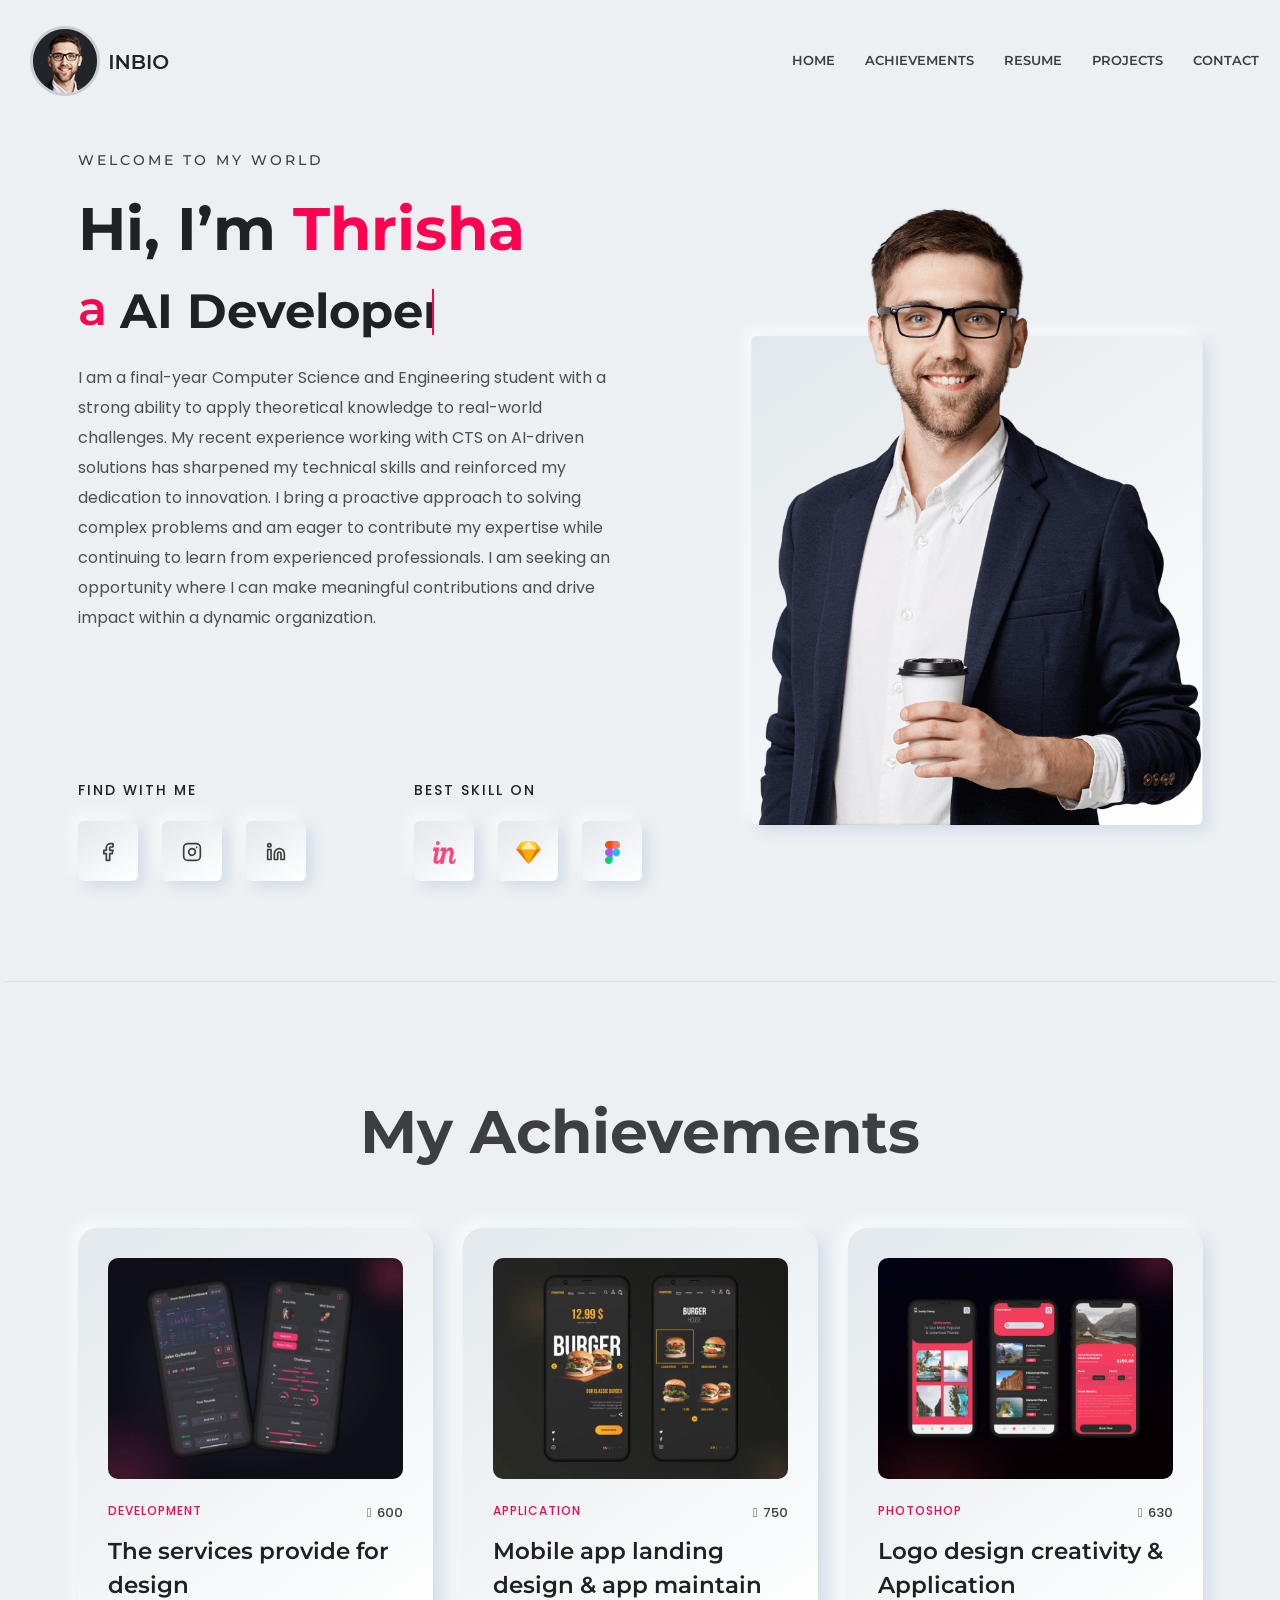
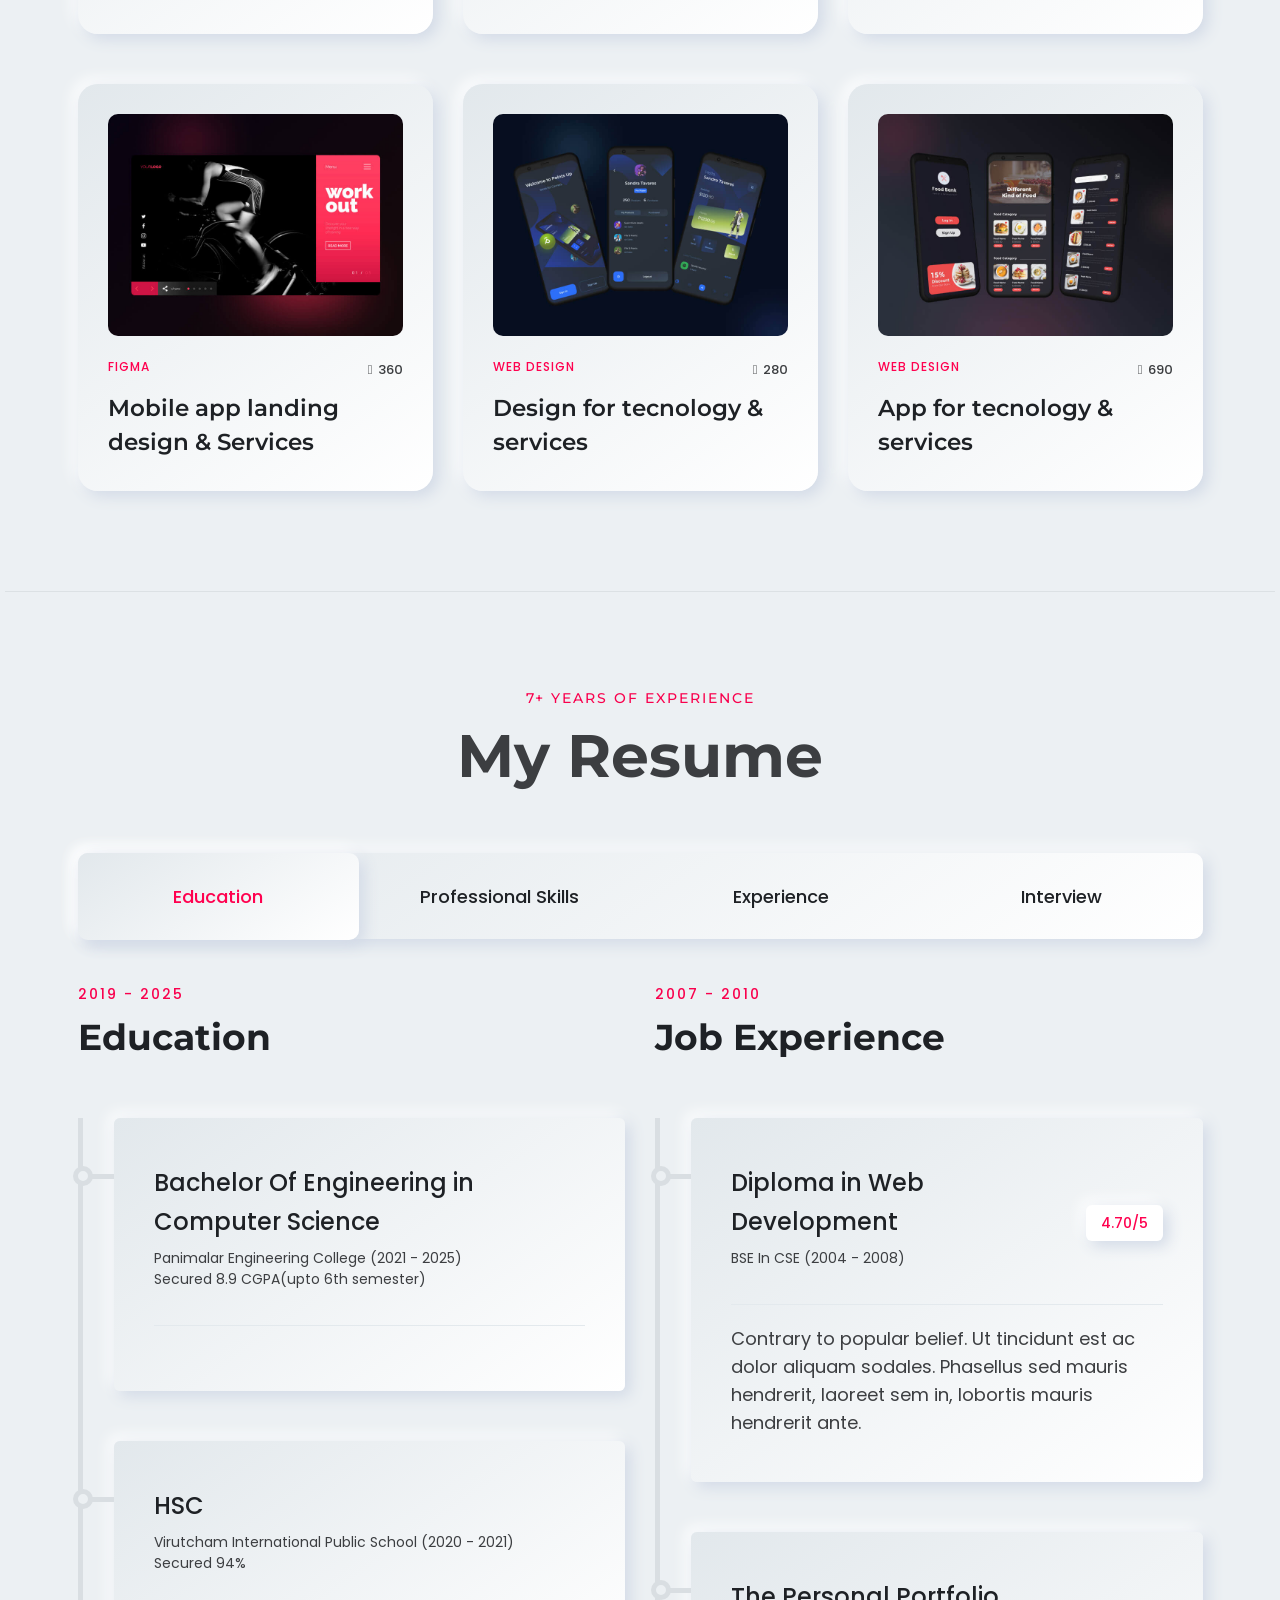
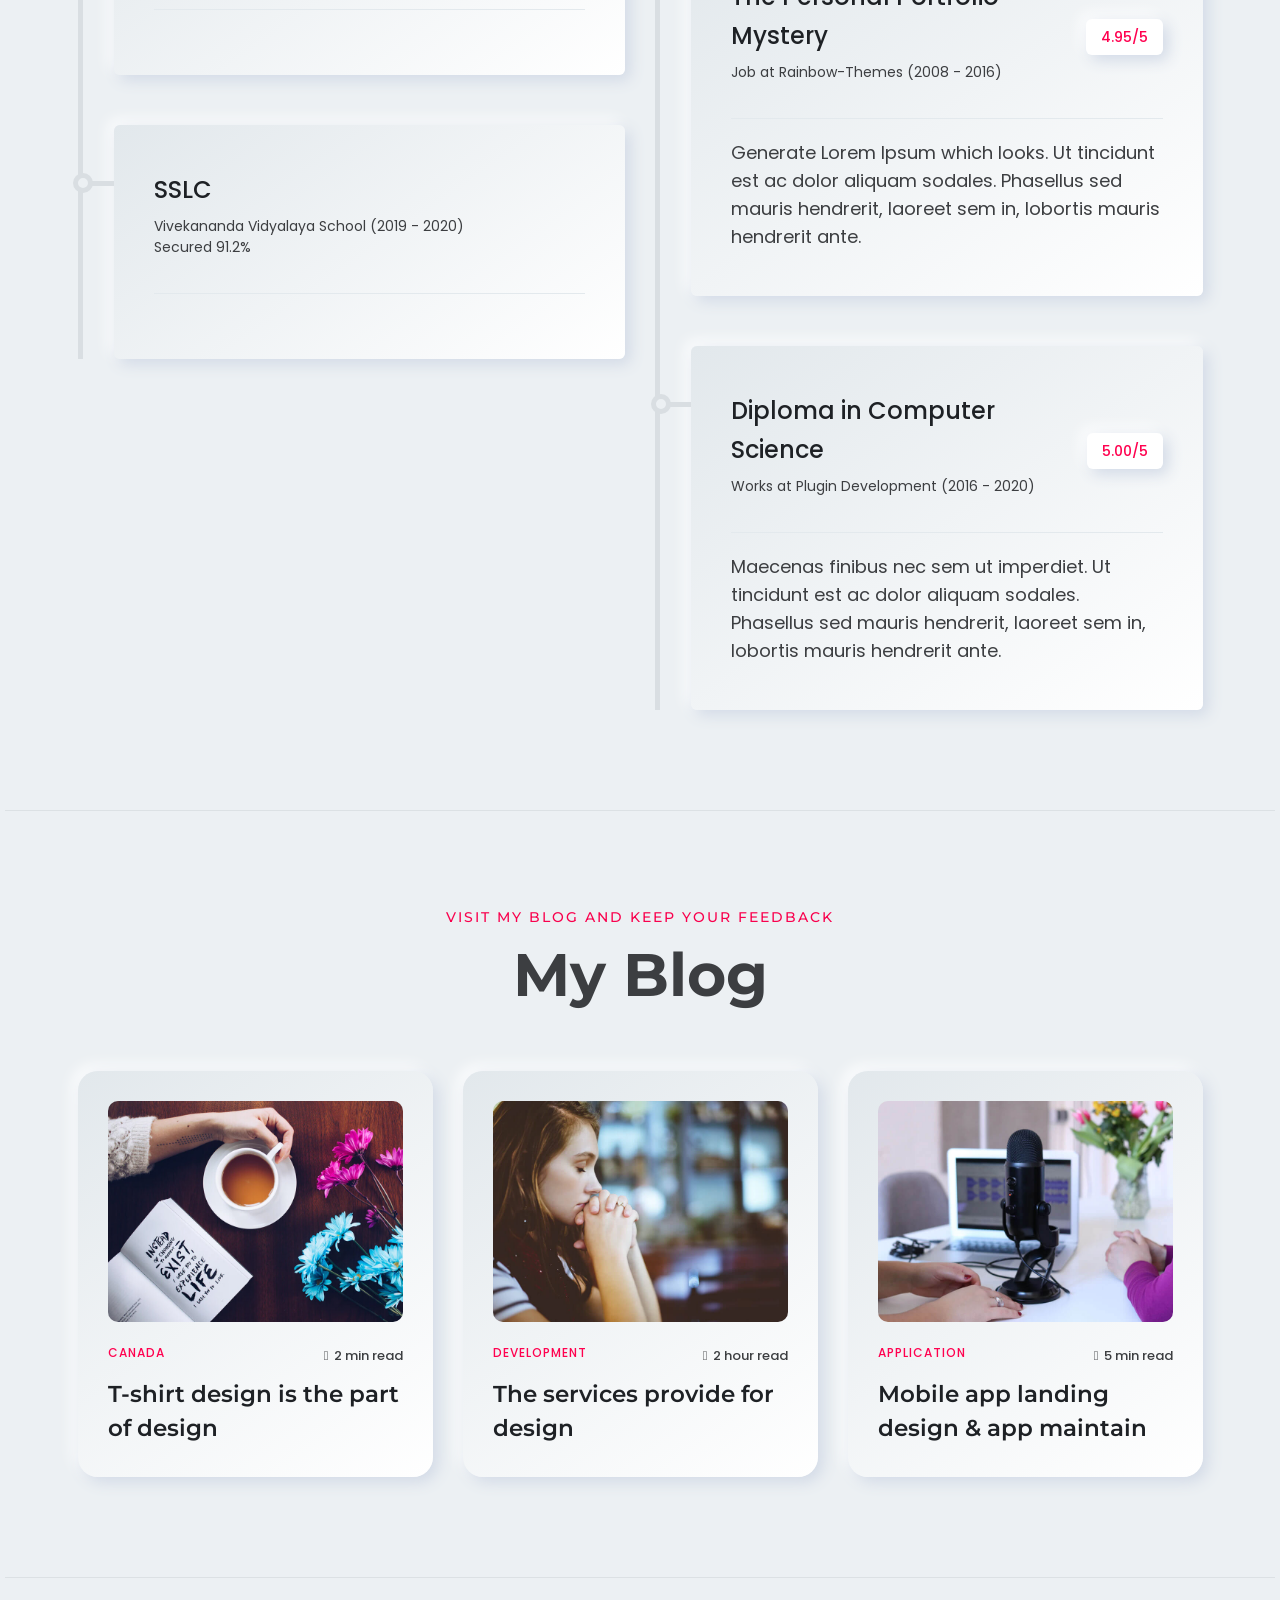
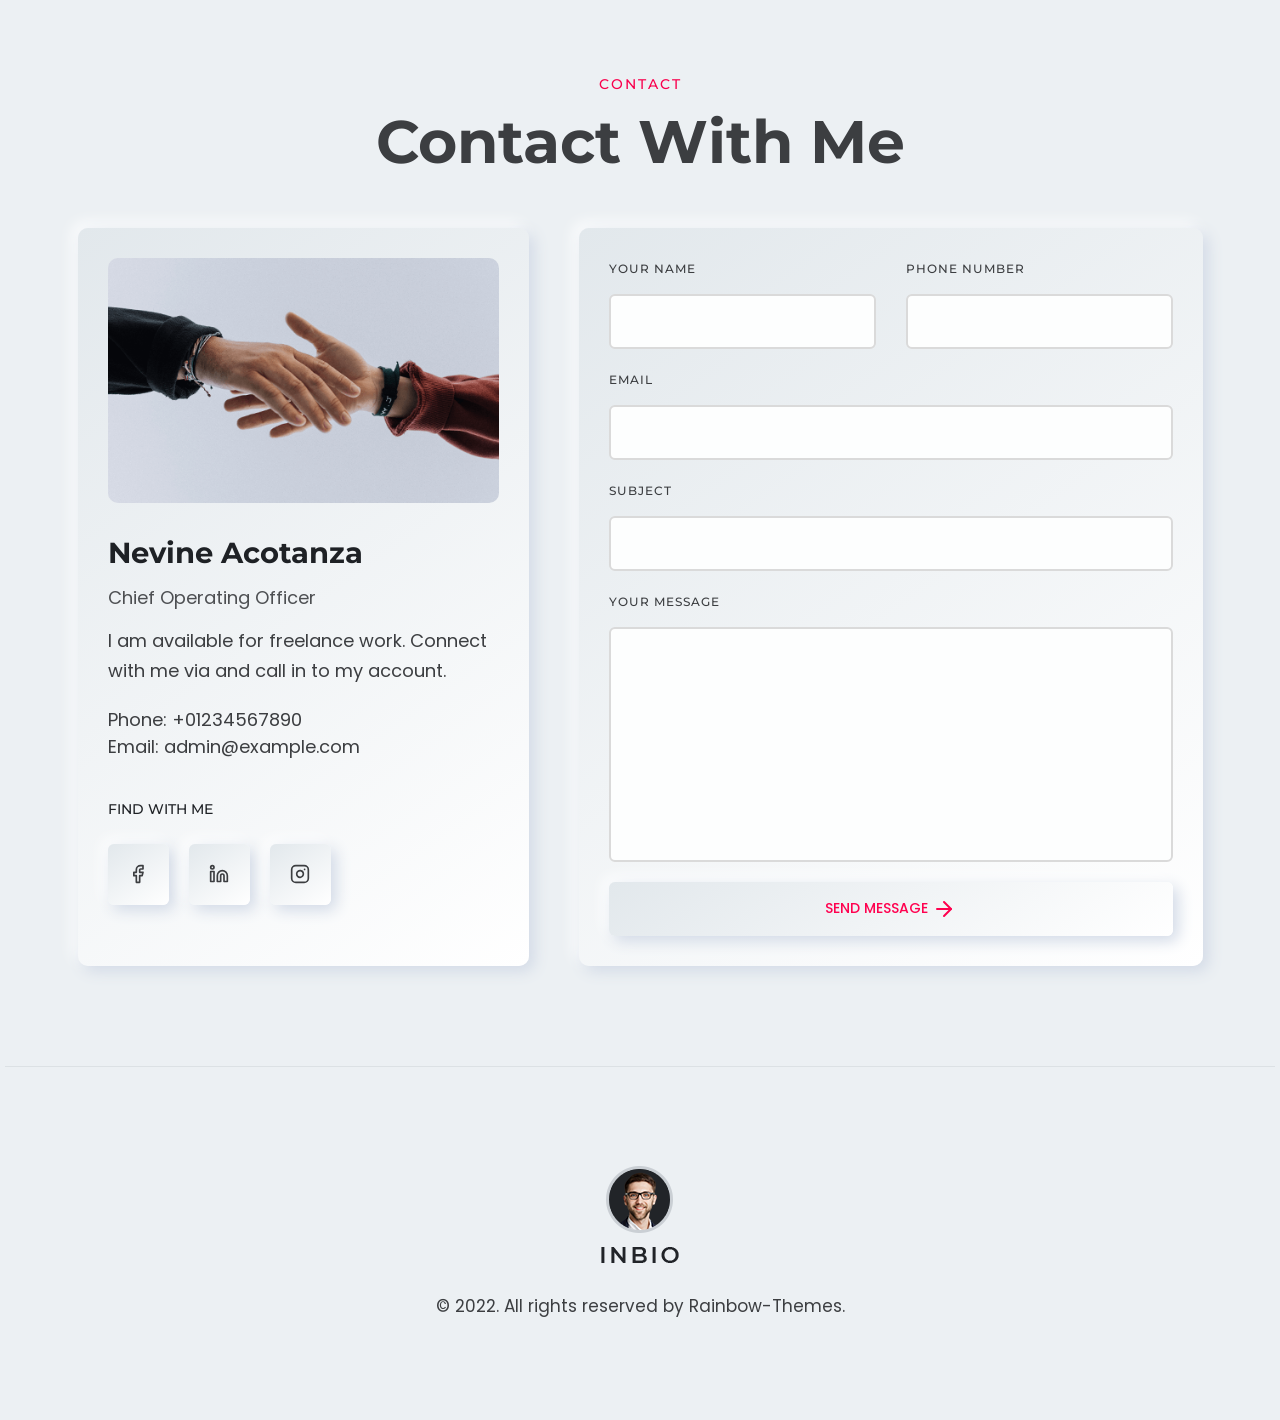
==== index.html @ 52a787f9 "initial commit" ====
<!DOCTYPE html>
<html lang="en">

<head>
    <meta charset="utf-8">
    <meta http-equiv="x-ua-compatible" content="ie=edge">
    <title>Thrisha Portfolio Website</title>
    <meta name="robots" content="noindex, follow" />
    <meta name="description" content="">
    <meta name="viewport" content="width=device-width, initial-scale=1, shrink-to-fit=no">
    <!-- Favicon -->
    <link rel="shortcut icon" type="image/x-icon" href="assets/images/favicon.ico">
    <!-- CSS 
    ============================================ -->
    <link rel="stylesheet" href="assets/css/vendor/bootstrap.min.css">
    <link rel="stylesheet" href="assets/css/vendor/slick.css">
    <link rel="stylesheet" href="assets/css/vendor/slick-theme.css">
    <link rel="stylesheet" href="assets/css/vendor/aos.css">
    <link rel="stylesheet" href="assets/css/plugins/feature.css">
    <!-- Style css -->
    <link rel="stylesheet" href="assets/css/style.css">
</head>

<body class="template-color-1 spybody white-version" data-spy="scroll" data-target=".navbar-example2" data-offset="150">

    <!-- Start Header -->
    <header class="rn-header haeder-default black-logo-version header--fixed header--sticky">
        <div class="header-wrapper rn-popup-mobile-menu m--0 row align-items-center">
            <!-- Start Header Left -->
            <div class="col-lg-2 col-6">
                <div class="header-left">
                    <div class="logo">
                        <a href="index.html">
                            <img src="assets/images/logo/logo-dark.png" alt="logo">
                        </a>
                    </div>
                </div>
            </div>
            <!-- End Header Left -->
            <!-- Start Header Center -->
            <div class="col-lg-10 col-6">
                <div class="header-center">
                    <nav id="sideNav" class="mainmenu-nav navbar-example2 d-none d-xl-block onepagenav">
                        <!-- Start Mainmanu Nav -->
                        <ul class="primary-menu nav nav-pills">
                            <li class="nav-item current"><a class="nav-link" href="#home">Home</a></li>
                            <li class="nav-item"><a class="nav-link" href="#portfolio">Achievements</a></li>
                            <li class="nav-item"><a class="nav-link" href="#resume">Resume</a></li>
                            <li class="nav-item"><a class="nav-link" href="#blog">Projects</a></li>
                            <li class="nav-item"><a class="nav-link" href="#contacts">Contact</a></li>
                        </ul>
                        <!-- End Mainmanu Nav -->
                    </nav>
                </div>
            </div>
            <!-- End Header Center -->
        </div>
    </header>
    <!-- End Header Area -->
    <!-- Start Popup Mobile Menu  -->
    <div class="popup-mobile-menu">
        <div class="inner">
            <div class="menu-top">
                <div class="menu-header">
                    <a class="logo" href="index.html">
                        <img src="assets/images/logo/logos-circle.png" alt="Personal Portfolio">
                    </a>
                    <div class="close-button">
                        <button class="close-menu-activation close"><i data-feather="x"></i></button>
                    </div>
                </div>
                <p class="discription"></p>
            </div>
            <div class="content">
                <ul class="primary-menu nav nav-pills onepagenav">
                    <li class="nav-item current"><a class="nav-link smoth-animation active" href="#home">Home</a></li>
                    <li class="nav-item"><a class="nav-link smoth-animation" href="#portfolio">Achievements</a></li>
                    <li class="nav-item"><a class="nav-link smoth-animation" href="#resume">Resume</a></li>
                    <li class="nav-item"><a class="nav-link smoth-animation" href="#blog">Projects</a></li>
                    <li class="nav-item"><a class="nav-link smoth-animation" href="#contacts">Contact</a></li>
                </ul>
                <!-- social sharea area -->
                <div class="social-share-style-1 mt--40">
                    <span class="title">find with me</span>
                    <ul class="social-share d-flex liststyle">
                        <li class="facebook"><a href="#"><svg xmlns="http://www.w3.org/2000/svg" width="24" height="24" viewBox="0 0 24 24" fill="none" stroke="currentColor" stroke-width="2" stroke-linecap="round" stroke-linejoin="round" class="feather feather-facebook">
                                    <path d="M18 2h-3a5 5 0 0 0-5 5v3H7v4h3v8h4v-8h3l1-4h-4V7a1 1 0 0 1 1-1h3z"></path>
                                </svg></a>
                        </li>
                        <li class="instagram"><a href="#"><svg xmlns="http://www.w3.org/2000/svg" width="24" height="24" viewBox="0 0 24 24" fill="none" stroke="currentColor" stroke-width="2" stroke-linecap="round" stroke-linejoin="round" class="feather feather-instagram">
                                    <rect x="2" y="2" width="20" height="20" rx="5" ry="5"></rect>
                                    <path d="M16 11.37A4 4 0 1 1 12.63 8 4 4 0 0 1 16 11.37z"></path>
                                    <line x1="17.5" y1="6.5" x2="17.51" y2="6.5"></line>
                                </svg></a>
                        </li>
                        <li class="linkedin"><a href="#"><svg xmlns="http://www.w3.org/2000/svg" width="24" height="24" viewBox="0 0 24 24" fill="none" stroke="currentColor" stroke-width="2" stroke-linecap="round" stroke-linejoin="round" class="feather feather-linkedin">
                                    <path d="M16 8a6 6 0 0 1 6 6v7h-4v-7a2 2 0 0 0-2-2 2 2 0 0 0-2 2v7h-4v-7a6 6 0 0 1 6-6z"></path>
                                    <rect x="2" y="9" width="4" height="12"></rect>
                                    <circle cx="4" cy="4" r="2"></circle>
                                </svg></a>
                        </li>
                    </ul>
                </div>
                <!-- end -->
            </div>
        </div>
    </div>
    <!-- End Popup Mobile Menu  -->




    <main class="main-page-wrapper">

        <!-- Start Slider Area -->
        <div id="home" class="rn-slider-area">
            <div class="slide slider-style-1">
                <div class="container">
                    <div class="row row--30 align-items-center">
                        <div class="order-2 order-lg-1 col-lg-7 mt_md--50 mt_sm--50 mt_lg--30">
                            <div class="content">
                                <div class="inner">
                                    <span class="subtitle">Welcome to my world</span>
                                    <h1 class="title">Hi, I’m <span>Thrisha</span><br>
                                        <span class="header-caption" id="page-top">
                                            <!-- type headline start-->
                                            <span class="cd-headline clip is-full-width">
                                                <span>a </span>
                                        <!-- ROTATING TEXT -->
                                        <span class="cd-words-wrapper">
                                                    <b class="is-visible">AI Developer.</b>
                                                    <b class="is-hidden">Professional Coder.</b>
                                                    <b class="is-hidden">Azure Certified.</b>
                                                    <b class="is-hidden">java Developer.</b>
                                                    <b class="is-hidden">Cloud Enthusiast.</b>
                                                </span>
                                        </span>
                                        <!-- type headline end -->
                                        </span>
                                    </h1>

                                    <div>
                                        <p class="description">I am a final-year Computer Science and Engineering student with a strong ability to apply theoretical knowledge to
real-world challenges. My recent experience working with CTS on AI-driven solutions has sharpened my technical skills
and reinforced my dedication to innovation. I bring a proactive approach to solving complex problems and am eager to
contribute my expertise while continuing to learn from experienced professionals. I am seeking an opportunity where I
can make meaningful contributions and drive impact within a dynamic organization.</p>
                                    </div>
                                </div>
                                <div class="row">
                                    <div class="col-lg-6 col-xl-6 col-md-6 col-sm-6 col-12">
                                        <div class="social-share-inner-left">
                                            <span class="title">find with me</span>
                                            <ul class="social-share d-flex liststyle">
                                                <li class="facebook"><a href="#"><i data-feather="facebook"></i></a>
                                                </li>
                                                <li class="instagram"><a href="#"><i data-feather="instagram"></i></a>
                                                </li>
                                                <li class="linkedin"><a href="#"><i data-feather="linkedin"></i></a>
                                                </li>
                                            </ul>
                                        </div>
                                    </div>
                                    <div class="col-lg-6 col-xl-6 col-md-6 col-sm-6 col-12 mt_mobile--30">
                                        <div class="skill-share-inner">
                                            <span class="title">best skill on</span>
                                            <ul class="skill-share d-flex liststyle">
                                                <li><img src="assets/images/icons/icons-01.png" alt="Icons Images"></li>
                                                <li><img src="assets/images/icons/icons-02.png" alt="Icons Images"></li>
                                                <li><img src="assets/images/icons/icons-03.png" alt="Icons Images"></li>
                                            </ul>
                                        </div>
                                    </div>
                                </div>
                            </div>
                        </div>

                        <div class="order-1 order-lg-2 col-lg-5">
                            <div class="thumbnail">
                                <div class="inner">
                                    <img src="assets/images/slider/banner-01.png" alt="Personal Portfolio Images">
                                </div>
                            </div>
                        </div>
                    </div>
                </div>
            </div>
        </div>
        <!-- End Slider Area -->
        <!-- Start Portfolio Area -->
        <div class="rn-portfolio-area rn-section-gap section-separator" id="portfolio">
            <div class="container">
                <div class="row">
                    <div class="col-lg-12">
                        <div class="section-title text-center">
                        <!--<span class="subtitle">Visit my portfolio and keep your feedback</span>-->
                            <h2 class="title">My Achievements</h2>
                        </div>
                    </div>
                </div>

                <div class="row row--25 mt--10 mt_md--10 mt_sm--10">
                    <!-- Start Single Portfolio -->
                    <div data-aos="fade-up" data-aos-delay="100" data-aos-once="true" class="col-lg-6 col-xl-4 col-md-6 col-12 mt--50 mt_md--30 mt_sm--30">
                        <div class="rn-portfolio" data-bs-toggle="modal" data-bs-target="#exampleModalCenter">
                            <div class="inner">
                                <div class="thumbnail">
                                    <a href="javascript:void(0)">
                                        <img src="assets/images/portfolio/portfolio-01.jpg" alt="Personal Portfolio Images">
                                    </a>
                                </div>
                                <div class="content">
                                    <div class="category-info">
                                        <div class="category-list">
                                            <a href="javascript:void(0)">Development</a>
                                        </div>
                                        <div class="meta">
                                            <span><a href="javascript:void(0)"><i class="feather-heart"></i></a>
                                        600</span>
                                        </div>
                                    </div>
                                    <h4 class="title"><a href="javascript:void(0)">The services provide for design <i
                                        class="feather-arrow-up-right"></i></a></h4>
                                </div>
                            </div>
                        </div>
                    </div>
                    <!-- End Single Portfolio -->

                    <!-- Start Single Portfolio -->
                    <div data-aos="fade-up" data-aos-delay="300" data-aos-once="true" class="col-lg-6 col-xl-4 col-md-6 col-12 mt--50 mt_md--30 mt_sm--30">
                        <div class="rn-portfolio" data-bs-toggle="modal" data-bs-target="#exampleModalCenter">
                            <div class="inner">
                                <div class="thumbnail">
                                    <a href="javascript:void(0)">
                                        <img src="assets/images/portfolio/portfolio-02.jpg" alt="Personal Portfolio Images">
                                    </a>
                                </div>
                                <div class="content">
                                    <div class="category-info">
                                        <div class="category-list">
                                            <a href="javascript:void(0)">Application</a>
                                        </div>
                                        <div class="meta">
                                            <span><a href="javascript:void(0)"><i class="feather-heart"></i></a>
                                        750</span>
                                        </div>
                                    </div>
                                    <h4 class="title"><a href="javascript:void(0)">Mobile app landing design & app
                                            maintain<i class="feather-arrow-up-right"></i></a></h4>
                                </div>
                            </div>
                        </div>
                    </div>
                    <!-- End Single Portfolio -->

                    <!-- Start Single Portfolio -->
                    <div data-aos="fade-up" data-aos-delay="500" data-aos-once="true" class="col-lg-6 col-xl-4 col-md-6 col-12 mt--50 mt_md--30 mt_sm--30">
                        <div class="rn-portfolio" data-bs-toggle="modal" data-bs-target="#exampleModalCenter">
                            <div class="inner">
                                <div class="thumbnail">
                                    <a href="javascript:void(0)">
                                        <img src="assets/images/portfolio/portfolio-03.jpg" alt="Personal Portfolio Images">
                                    </a>
                                </div>
                                <div class="content">
                                    <div class="category-info">
                                        <div class="category-list">
                                            <a href="javascript:void(0)">Photoshop</a>
                                        </div>
                                        <div class="meta">
                                            <span><a href="javascript:void(0)"><i class="feather-heart"></i></a>
                                        630</span>
                                        </div>
                                    </div>
                                    <h4 class="title"><a href="javascript:void(0)">Logo design creativity & Application
                                            <i class="feather-arrow-up-right"></i></a></h4>
                                </div>
                            </div>
                        </div>
                    </div>
                    <!-- End Single Portfolio -->

                    <!-- Start Single Portfolio -->
                    <div data-aos="fade-up" data-aos-delay="100" data-aos-once="true" class="col-lg-6 col-xl-4 col-md-6 col-12 mt--50 mt_md--30 mt_sm--30">
                        <div class="rn-portfolio" data-bs-toggle="modal" data-bs-target="#exampleModalCenter">
                            <div class="inner">
                                <div class="thumbnail">
                                    <a href="javascript:void(0)">
                                        <img src="assets/images/portfolio/portfolio-04.jpg" alt="Personal Portfolio Images">
                                    </a>
                                </div>
                                <div class="content">
                                    <div class="category-info">
                                        <div class="category-list">
                                            <a href="javascript:void(0)">Figma</a>
                                        </div>
                                        <div class="meta">
                                            <span><a href="javascript:void(0)"><i class="feather-heart"></i></a>
                                        360</span>
                                        </div>
                                    </div>
                                    <h4 class="title"><a href="javascript:void(0)">Mobile app landing design &
                                            Services<i class="feather-arrow-up-right"></i></a></h4>
                                </div>
                            </div>
                        </div>
                    </div>
                    <!-- End Single Portfolio -->

                    <!-- Start Single Portfolio -->
                    <div data-aos="fade-up" data-aos-delay="300" data-aos-once="true" class="col-lg-6 col-xl-4 col-md-6 col-12 mt--50 mt_md--30 mt_sm--30">
                        <div class="rn-portfolio" data-bs-toggle="modal" data-bs-target="#exampleModalCenter">
                            <div class="inner">
                                <div class="thumbnail">
                                    <a href="javascript:void(0)">
                                        <img src="assets/images/portfolio/portfolio-05.jpg" alt="Personal Portfolio Images">
                                    </a>
                                </div>
                                <div class="content">
                                    <div class="category-info">
                                        <div class="category-list">
                                            <a href="javascript:void(0)">Web Design</a>
                                        </div>
                                        <div class="meta">
                                            <span><a href="javascript:void(0)"><i class="feather-heart"></i></a>
                                        280</span>
                                        </div>
                                    </div>
                                    <h4 class="title"><a href="javascript:void(0)">Design for tecnology & services<i
                                        class="feather-arrow-up-right"></i></a></h4>
                                </div>
                            </div>
                        </div>
                    </div>
                    <!-- End Single Portfolio -->

                    <!-- Start Single Portfolio -->
                    <div data-aos="fade-up" data-aos-delay="500" data-aos-once="true" class="col-lg-6 col-xl-4 col-md-6 col-12 mt--50 mt_md--30 mt_sm--30">
                        <div class="rn-portfolio" data-bs-toggle="modal" data-bs-target="#exampleModalCenter">
                            <div class="inner">
                                <div class="thumbnail">
                                    <a href="javascript:void(0)">
                                        <img src="assets/images/portfolio/portfolio-06.jpg" alt="Personal Portfolio Images">
                                    </a>
                                </div>
                                <div class="content">
                                    <div class="category-info">
                                        <div class="category-list">
                                            <a href="javascript:void(0)">Web Design</a>
                                        </div>
                                        <div class="meta">
                                            <span><a href="javascript:void(0)"><i class="feather-heart"></i></a>
                                        690</span>
                                        </div>
                                    </div>
                                    <h4 class="title"><a href="javascript:void(0)">App for tecnology & services<i
                                        class="feather-arrow-up-right"></i></a></h4>
                                </div>
                            </div>
                        </div>
                    </div>
                    <!-- End Single Portfolio -->
                </div>
            </div>
        </div>
        <!-- End portfolio Area -->

        <!-- Start Resume Area -->
        <div class="rn-resume-area rn-section-gap section-separator" id="resume">
            <div class="container">
                <div class="row">
                    <div class="col-lg-12">
                        <div class="section-title text-center">
                            <span class="subtitle">7+ Years of Experience</span>
                            <h2 class="title">My Resume</h2>
                        </div>
                    </div>
                </div>
                <div class="row mt--45">
                    <div class="col-lg-12">
                        <ul class="rn-nav-list nav nav-tabs" id="myTabs" role="tablist">
                            <li class="nav-item">
                                <a class="nav-link active" id="education-tab" data-bs-toggle="tab" href="#education" role="tab" aria-controls="education" aria-selected="true">education</a>
                            </li>
                            <li class="nav-item">
                                <a class="nav-link" id="professional-tab" data-bs-toggle="tab" href="#professional" role="tab" aria-controls="professional" aria-selected="false">professional
                                    Skills</a>
                            </li>
                            <li class="nav-item">
                                <a class="nav-link" id="experience-tab" data-bs-toggle="tab" href="#experience" role="tab" aria-controls="experience" aria-selected="false">experience</a>
                            </li>
                            <li class="nav-item">
                                <a class="nav-link" id="interview-tab" data-bs-toggle="tab" href="#interview" role="tab" aria-controls="interview" aria-selected="false">interview</a>
                            </li>
                        </ul>

                        <!-- Start Tab Content Wrapper  -->
                        <div class="rn-nav-content tab-content" id="myTabContents">
                            <!-- Start Single Tab  -->
                            <div class="tab-pane show active fade single-tab-area" id="education" role="tabpanel" aria-labelledby="education-tab">
                                <div class="personal-experience-inner mt--40">
                                    <div class="row">
                                        <!-- Start Skill List Area  -->
                                        <div class="col-lg-6 col-md-12 col-12">
                                            <div class="content">
                                                <span class="subtitle">2019 - 2025</span>
                                                <h4 class="maintitle">Education</h4>
                                                <div class="experience-list">

                                                    <!-- Start Single List  -->
                                                    <div class="resume-single-list">
                                                        <div class="inner">
                                                            <div class="heading">
                                                                <div class="title">
                                                                    <h4>Bachelor Of Engineering in Computer Science</h4>
                                                                    <span>Panimalar Engineering College (2021 - 2025)</span>
                                                                    <span>Secured  8.9 CGPA(upto 6th semester)</span>
                                                                </div>
                                                            </div>
                                                            <p class="description"></p>
                                                        </div>
                                                    </div>
                                                    <!-- End Single List  -->

                                                    <!-- Start Single List  -->
                                                    <div class="resume-single-list">
                                                        <div class="inner">
                                                            <div class="heading">
                                                                <div class="title">
                                                                    <h4>HSC</h4>
                                                                    <span>Virutcham International Public School (2020 - 2021) </span>
                                                                    <span>Secured 94%</span>
                                                                </div>
                                                            </div>
                                                        </div>
                                                    </div>
                                                    <!-- End Single List  -->

                                                    <!-- Start Single List  -->
                                                    <div class="resume-single-list">
                                                        <div class="inner">
                                                            <div class="heading">
                                                                <div class="title">
                                                                    <h4>SSLC</h4>
                                                                    <span>Vivekananda Vidyalaya School (2019 - 2020)</span>
                                                                    <span>Secured 91.2%</span>
                                                                </div>
                                                            </div>
                                                        </div>
                                                    </div>
                                                    <!-- End Single List  -->

                                                </div>
                                            </div>
                                        </div>
                                        <!-- End Skill List Area  -->

                                        <!-- Start Skill List Area 2nd  -->
                                        <div class="col-lg-6 col-md-12 col-12 mt_md--60 mt_sm--60">
                                            <div class="content">
                                                <span class="subtitle">2007 - 2010</span>
                                                <h4 class="maintitle">Job Experience</h4>
                                                <div class="experience-list">

                                                    <!-- Start Single List  -->
                                                    <div class="resume-single-list">
                                                        <div class="inner">
                                                            <div class="heading">
                                                                <div class="title">
                                                                    <h4>Diploma in Web Development</h4>
                                                                    <span>BSE In CSE (2004 - 2008)</span>
                                                                </div>
                                                                <div class="date-of-time">
                                                                    <span>4.70/5</span>
                                                                </div>
                                                            </div>
                                                            <p class="description">Contrary to popular belief. Ut
                                                                tincidunt est ac dolor aliquam sodales.
                                                                Phasellus sed mauris hendrerit, laoreet sem in, lobortis
                                                                mauris hendrerit ante.</p>
                                                        </div>
                                                    </div>
                                                    <!-- End Single List  -->

                                                    <!-- Start Single List  -->
                                                    <div class="resume-single-list">
                                                        <div class="inner">
                                                            <div class="heading">
                                                                <div class="title">
                                                                    <h4>The Personal Portfolio Mystery</h4>
                                                                    <span>Job at Rainbow-Themes (2008 - 2016)</span>
                                                                </div>
                                                                <div class="date-of-time">
                                                                    <span>4.95/5</span>
                                                                </div>
                                                            </div>
                                                            <p class="description">Generate Lorem Ipsum which looks. Ut
                                                                tincidunt est ac dolor aliquam sodales.
                                                                Phasellus sed mauris hendrerit, laoreet sem in, lobortis
                                                                mauris hendrerit ante.</p>
                                                        </div>
                                                    </div>
                                                    <!-- End Single List  -->

                                                    <!-- Start Single List  -->
                                                    <div class="resume-single-list">
                                                        <div class="inner">
                                                            <div class="heading">
                                                                <div class="title">
                                                                    <h4>Diploma in Computer Science</h4>
                                                                    <span>Works at Plugin Development (2016 -
                                                                2020)</span>
                                                                </div>
                                                                <div class="date-of-time">
                                                                    <span>5.00/5</span>
                                                                </div>
                                                            </div>
                                                            <p class="description">Maecenas finibus nec sem ut
                                                                imperdiet. Ut tincidunt est ac dolor aliquam sodales.
                                                                Phasellus sed mauris hendrerit, laoreet sem in, lobortis
                                                                mauris hendrerit ante.</p>
                                                        </div>
                                                    </div>
                                                    <!-- End Single List  -->

                                                </div>
                                            </div>
                                        </div>
                                        <!-- End Skill List Area  -->
                                    </div>
                                </div>
                            </div>
                            <!-- End Single Tab  -->

                            <!-- Start Single Tab  -->
                            <div class="tab-pane fade " id="professional" role="tabpanel" aria-labelledby="professional-tab">
                                <div class="personal-experience-inner mt--40">
                                    <div class="row row--40">

                                        <!-- Start Single Progressbar  -->
                                        <div class="col-lg-6 col-md-6 col-12">
                                            <div class="progress-wrapper">
                                                <div class="content">
                                                    <span class="subtitle">Features</span>
                                                    <h4 class="maintitle">Design Skill</h4>
                                                    <!-- Start Single Progress Charts -->
                                                    <div class="progress-charts">
                                                        <h6 class="heading heading-h6">PHOTOSHOT</h6>
                                                        <div class="progress">
                                                            <div class="progress-bar wow fadeInLeft" data-wow-duration="0.5s" data-wow-delay=".3s" role="progressbar" style="width: 100%" aria-valuenow="85" aria-valuemin="0" aria-valuemax="100"><span
                                                            class="percent-label">100%</span></div>
                                                        </div>
                                                    </div>
                                                    <!-- End Single Progress Charts -->

                                                    <!-- Start Single Progress Charts -->
                                                    <div class="progress-charts">
                                                        <h6 class="heading heading-h6">FIGMA</h6>
                                                        <div class="progress">
                                                            <div class="progress-bar wow fadeInLeft" data-wow-duration="0.6s" data-wow-delay=".4s" role="progressbar" style="width: 95%" aria-valuenow="85" aria-valuemin="0" aria-valuemax="100"><span
                                                            class="percent-label">95%</span></div>
                                                        </div>
                                                    </div>
                                                    <!-- End Single Progress Charts -->

                                                    <!-- Start Single Progress Charts -->
                                                    <div class="progress-charts">
                                                        <h6 class="heading heading-h6">ADOBE XD</h6>
                                                        <div class="progress">
                                                            <div class="progress-bar wow fadeInLeft" data-wow-duration="0.7s" data-wow-delay=".5s" role="progressbar" style="width: 60%" aria-valuenow="85" aria-valuemin="0" aria-valuemax="100"><span
                                                            class="percent-label">60%</span></div>
                                                        </div>
                                                    </div>
                                                    <!-- End Single Progress Charts -->

                                                    <!-- Start Single Progress Charts -->
                                                    <div class="progress-charts">
                                                        <h6 class="heading heading-h6">ADOBE ILLUSTRATOR</h6>
                                                        <div class="progress">
                                                            <div class="progress-bar wow fadeInLeft" data-wow-duration="0.8s" data-wow-delay=".6s" role="progressbar" style="width: 70%" aria-valuenow="85" aria-valuemin="0" aria-valuemax="100"><span
                                                            class="percent-label">70%</span></div>
                                                        </div>
                                                    </div>
                                                    <!-- End Single Progress Charts -->

                                                    <!-- Start Single Progress Charts -->
                                                    <div class="progress-charts">
                                                        <h6 class="heading heading-h6">DESIGN</h6>
                                                        <div class="progress">
                                                            <div class="progress-bar wow fadeInLeft" data-wow-duration="0.9s" data-wow-delay=".7s" role="progressbar" style="width: 90%" aria-valuenow="85" aria-valuemin="0" aria-valuemax="100"><span
                                                            class="percent-label">90%</span></div>
                                                        </div>
                                                    </div>
                                                    <!-- End Single Progress Charts -->

                                                </div>
                                            </div>
                                        </div>
                                        <!-- End Single Progressbar  -->

                                        <!-- Start Single Progressbar  -->
                                        <div class="col-lg-6 col-md-6 col-12 mt_sm--60">
                                            <div class="progress-wrapper">
                                                <div class="content">
                                                    <span class="subtitle">Features</span>
                                                    <h4 class="maintitle">Development Skill</h4>
                                                    <!-- Start Single Progress Charts -->
                                                    <div class="progress-charts">
                                                        <h6 class="heading heading-h6">HTML</h6>
                                                        <div class="progress">
                                                            <div class="progress-bar wow fadeInLeft" data-wow-duration="0.5s" data-wow-delay=".3s" role="progressbar" style="width: 85%" aria-valuenow="85" aria-valuemin="0" aria-valuemax="100"><span
                                                            class="percent-label">85%</span></div>
                                                        </div>
                                                    </div>
                                                    <!-- End Single Progress Charts -->

                                                    <!-- Start Single Progress Charts -->
                                                    <div class="progress-charts">
                                                        <h6 class="heading heading-h6">CSS</h6>
                                                        <div class="progress">
                                                            <div class="progress-bar wow fadeInLeft" data-wow-duration="0.6s" data-wow-delay=".4s" role="progressbar" style="width: 80%" aria-valuenow="85" aria-valuemin="0" aria-valuemax="100"><span
                                                            class="percent-label">80%</span></div>
                                                        </div>
                                                    </div>
                                                    <!-- End Single Progress Charts -->

                                                    <!-- Start Single Progress Charts -->
                                                    <div class="progress-charts">
                                                        <h6 class="heading heading-h6">JAVASCRIPT</h6>
                                                        <div class="progress">
                                                            <div class="progress-bar wow fadeInLeft" data-wow-duration="0.7s" data-wow-delay=".5s" role="progressbar" style="width: 90%" aria-valuenow="85" aria-valuemin="0" aria-valuemax="100"><span
                                                            class="percent-label">90%</span></div>
                                                        </div>
                                                    </div>
                                                    <!-- End Single Progress Charts -->

                                                    <!-- Start Single Progress Charts -->
                                                    <div class="progress-charts">
                                                        <h6 class="heading heading-h6">SOFTWARE</h6>
                                                        <div class="progress">
                                                            <div class="progress-bar wow fadeInLeft" data-wow-duration="0.8s" data-wow-delay=".6s" role="progressbar" style="width: 75%" aria-valuenow="85" aria-valuemin="0" aria-valuemax="100"><span
                                                            class="percent-label">75%</span></div>
                                                        </div>
                                                    </div>
                                                    <!-- End Single Progress Charts -->

                                                    <!-- Start Single Progress Charts -->
                                                    <div class="progress-charts">
                                                        <h6 class="heading heading-h6">PLUGIN</h6>
                                                        <div class="progress">
                                                            <div class="progress-bar wow fadeInLeft" data-wow-duration="0.9s" data-wow-delay=".7s" role="progressbar" style="width: 70%" aria-valuenow="85" aria-valuemin="0" aria-valuemax="100"><span
                                                            class="percent-label">70%</span></div>
                                                        </div>
                                                    </div>
                                                    <!-- End Single Progress Charts -->

                                                </div>
                                            </div>
                                        </div>
                                        <!-- End Single Progressbar  -->

                                    </div>
                                </div>
                            </div>
                            <!-- End Single Tab  -->

                            <!-- Start Single Tab  -->
                            <div class="tab-pane fade" id="experience" role="tabpanel" aria-labelledby="experience-tab">
                                <div class="personal-experience-inner mt--40">
                                    <div class="row">
                                        <!-- Start Skill List Area  -->
                                        <div class="col-lg-6 col-md-12 col-12">
                                            <div class="content">
                                                <span class="subtitle">2007 - 2010</span>
                                                <h4 class="maintitle">Education Quality</h4>
                                                <div class="experience-list">

                                                    <!-- Start Single List  -->
                                                    <div class="resume-single-list">
                                                        <div class="inner">
                                                            <div class="heading">
                                                                <div class="title">
                                                                    <h4>Personal Portfolio April Fools</h4>
                                                                    <span>University of DVI (1997 - 2001)</span>
                                                                </div>
                                                                <div class="date-of-time">
                                                                    <span>4.30/5</span>
                                                                </div>
                                                            </div>
                                                            <p class="description">The education should be very
                                                                interactual. Ut tincidunt est ac dolor aliquam sodales.
                                                                Phasellus sed mauris hendrerit, laoreet sem in, lobortis
                                                                mauris hendrerit ante.</p>
                                                        </div>
                                                    </div>
                                                    <!-- End Single List  -->

                                                    <!-- Start Single List  -->
                                                    <div class="resume-single-list">
                                                        <div class="inner">
                                                            <div class="heading">
                                                                <div class="title">
                                                                    <h4> Examples Of Personal Portfolio</h4>
                                                                    <span>College of Studies (2000 - 2002)</span>
                                                                </div>
                                                                <div class="date-of-time">
                                                                    <span>4.50/5</span>
                                                                </div>
                                                            </div>
                                                            <p class="description">Maecenas finibus nec sem ut
                                                                imperdiet. Ut tincidunt est ac dolor aliquam sodales.
                                                                Phasellus sed mauris hendrerit, laoreet sem in, lobortis
                                                                mauris hendrerit ante.</p>
                                                        </div>
                                                    </div>
                                                    <!-- End Single List  -->

                                                    <!-- Start Single List  -->
                                                    <div class="resume-single-list">
                                                        <div class="inner">
                                                            <div class="heading">
                                                                <div class="title">
                                                                    <h4>Tips For Personal Portfolio</h4>
                                                                    <span>University of Studies (1997 - 2001)</span>
                                                                </div>
                                                                <div class="date-of-time">
                                                                    <span>4.80/5</span>
                                                                </div>
                                                            </div>
                                                            <p class="description"> If you are going to use a passage.
                                                                Ut tincidunt est ac dolor aliquam sodales.
                                                                Phasellus sed mauris hendrerit, laoreet sem in, lobortis
                                                                mauris hendrerit ante.</p>
                                                        </div>
                                                    </div>
                                                    <!-- End Single List  -->

                                                </div>
                                            </div>
                                        </div>
                                        <!-- End Skill List Area  -->

                                        <!-- Start Skill List Area 2nd  -->
                                        <div class="col-lg-6 col-md-12 col-12 mt_md--60 mt_sm--60">
                                            <div class="content">
                                                <span class="subtitle">2007 - 2010</span>
                                                <h4 class="maintitle">Job Experience</h4>
                                                <div class="experience-list">

                                                    <!-- Start Single List  -->
                                                    <div class="resume-single-list">
                                                        <div class="inner">
                                                            <div class="heading">
                                                                <div class="title">
                                                                    <h4>Diploma in Web Development</h4>
                                                                    <span>BSE In CSE (2004 - 2008)</span>
                                                                </div>
                                                                <div class="date-of-time">
                                                                    <span>4.70/5</span>
                                                                </div>
                                                            </div>
                                                            <p class="description">Contrary to popular belief. Ut
                                                                tincidunt est ac dolor aliquam sodales.
                                                                Phasellus sed mauris hendrerit, laoreet sem in, lobortis
                                                                mauris hendrerit ante.</p>
                                                        </div>
                                                    </div>
                                                    <!-- End Single List  -->

                                                    <!-- Start Single List  -->
                                                    <div class="resume-single-list">
                                                        <div class="inner">
                                                            <div class="heading">
                                                                <div class="title">
                                                                    <h4>The Personal Portfolio Mystery</h4>
                                                                    <span>Job at Rainbow-Themes (2008 - 2016)</span>
                                                                </div>
                                                                <div class="date-of-time">
                                                                    <span>4.95/5</span>
                                                                </div>
                                                            </div>
                                                            <p class="description">Generate Lorem Ipsum which looks. Ut
                                                                tincidunt est ac dolor aliquam sodales.
                                                                Phasellus sed mauris hendrerit, laoreet sem in, lobortis
                                                                mauris hendrerit ante.</p>
                                                        </div>
                                                    </div>
                                                    <!-- End Single List  -->

                                                    <!-- Start Single List  -->
                                                    <div class="resume-single-list">
                                                        <div class="inner">
                                                            <div class="heading">
                                                                <div class="title">
                                                                    <h4>Diploma in Computer Science</h4>
                                                                    <span>Works at Plugin Development (2016 -
                                                                2020)</span>
                                                                </div>
                                                                <div class="date-of-time">
                                                                    <span>5.00/5</span>
                                                                </div>
                                                            </div>
                                                            <p class="description">Maecenas finibus nec sem ut
                                                                imperdiet. Ut tincidunt est ac dolor aliquam sodales.
                                                                Phasellus sed mauris hendrerit, laoreet sem in, lobortis
                                                                mauris hendrerit ante.</p>
                                                        </div>
                                                    </div>
                                                    <!-- End Single List  -->

                                                </div>
                                            </div>
                                        </div>
                                        <!-- End Skill List Area  -->
                                    </div>
                                </div>
                            </div>
                            <!-- End Single Tab  -->

                            <!-- Start Single Tab  -->
                            <div class="tab-pane fade" id="interview" role="tabpanel" aria-labelledby="interview-tab">
                                <div class="personal-experience-inner mt--40">
                                    <div class="row">
                                        <!-- Start Skill List Area  -->
                                        <div class="col-lg-6 col-md-12 col-12">
                                            <div class="content">
                                                <span class="subtitle">2007 - 2010</span>
                                                <h4 class="maintitle">Company Experience</h4>
                                                <div class="experience-list">

                                                    <!-- Start Single List  -->
                                                    <div data-aos="fade-up" data-aos-duration="500" data-aos-delay="300" data-aos-once="true" class="resume-single-list">
                                                        <div class="inner">
                                                            <div class="heading">
                                                                <div class="title">
                                                                    <h4>Personal Portfolio April Fools</h4>
                                                                    <span>University of DVI (1997 - 2001)</span>
                                                                </div>
                                                                <div class="date-of-time">
                                                                    <span>4.30/5</span>
                                                                </div>
                                                            </div>
                                                            <p class="description">The education should be very
                                                                interactual. Ut tincidunt est ac dolor aliquam sodales.
                                                                Phasellus sed mauris hendrerit, laoreet sem in, lobortis
                                                                mauris hendrerit ante.</p>
                                                        </div>
                                                    </div>
                                                    <!-- End Single List  -->

                                                    <!-- Start Single List  -->
                                                    <div data-aos="fade-up" data-aos-duration="500" data-aos-delay="500" data-aos-once="true" class="resume-single-list">
                                                        <div class="inner">
                                                            <div class="heading">
                                                                <div class="title">
                                                                    <h4> Examples Of Personal Portfolio</h4>
                                                                    <span>College of Studies (2000 - 2002)</span>
                                                                </div>
                                                                <div class="date-of-time">
                                                                    <span>4.50/5</span>
                                                                </div>
                                                            </div>
                                                            <p class="description">Maecenas finibus nec sem ut
                                                                imperdiet. Ut tincidunt est ac dolor aliquam sodales.
                                                                Phasellus sed mauris hendrerit, laoreet sem in, lobortis
                                                                mauris hendrerit ante.</p>
                                                        </div>
                                                    </div>
                                                    <!-- End Single List  -->

                                                    <!-- Start Single List  -->
                                                    <div data-aos="fade-up" data-aos-duration="500" data-aos-delay="700" data-aos-once="true" class="resume-single-list">
                                                        <div class="inner">
                                                            <div class="heading">
                                                                <div class="title">
                                                                    <h4>Tips For Personal Portfolio</h4>
                                                                    <span>University of Studies (1997 - 2001)</span>
                                                                </div>
                                                                <div class="date-of-time">
                                                                    <span>4.80/5</span>
                                                                </div>
                                                            </div>
                                                            <p class="description"> If you are going to use a passage.
                                                                Ut tincidunt est ac dolor aliquam sodales.
                                                                Phasellus sed mauris hendrerit, laoreet sem in, lobortis
                                                                mauris hendrerit ante.</p>
                                                        </div>
                                                    </div>
                                                    <!-- End Single List  -->

                                                </div>
                                            </div>
                                        </div>
                                        <!-- End Skill List Area  -->

                                        <!-- Start Skill List Area 2nd  -->
                                        <div class="col-lg-6 col-md-12 col-12 mt_md--60 mt_sm--60">
                                            <div class="content">
                                                <span class="subtitle">2007 - 2010</span>
                                                <h4 class="maintitle">Job Experience</h4>
                                                <div class="experience-list">

                                                    <!-- Start Single List  -->
                                                    <div data-aos="fade-up" data-aos-duration="500" data-aos-delay="500" data-aos-once="true" class="resume-single-list">
                                                        <div class="inner">
                                                            <div class="heading">
                                                                <div class="title">
                                                                    <h4>Diploma in Web Development</h4>
                                                                    <span>BSE In CSE (2004 - 2008)</span>
                                                                </div>
                                                                <div class="date-of-time">
                                                                    <span>4.70/5</span>
                                                                </div>
                                                            </div>
                                                            <p class="description">Contrary to popular belief. Ut
                                                                tincidunt est ac dolor aliquam sodales.
                                                                Phasellus sed mauris hendrerit, laoreet sem in, lobortis
                                                                mauris hendrerit ante.</p>
                                                        </div>
                                                    </div>
                                                    <!-- End Single List  -->

                                                    <!-- Start Single List  -->
                                                    <div data-aos="fade-up" data-aos-duration="500" data-aos-delay="700" data-aos-once="true" class="resume-single-list">
                                                        <div class="inner">
                                                            <div class="heading">
                                                                <div class="title">
                                                                    <h4>The Personal Portfolio Mystery</h4>
                                                                    <span>Job at Rainbow-Themes (2008 - 2016)</span>
                                                                </div>
                                                                <div class="date-of-time">
                                                                    <span>4.95/5</span>
                                                                </div>
                                                            </div>
                                                            <p class="description">Generate Lorem Ipsum which looks. Ut
                                                                tincidunt est ac dolor aliquam sodales.
                                                                Phasellus sed mauris hendrerit, laoreet sem in, lobortis
                                                                mauris hendrerit ante.</p>
                                                        </div>
                                                    </div>
                                                    <!-- End Single List  -->

                                                    <!-- Start Single List  -->
                                                    <div data-aos="fade-up" data-aos-duration="500" data-aos-delay="900" data-aos-once="true" class="resume-single-list">
                                                        <div class="inner">
                                                            <div class="heading">
                                                                <div class="title">
                                                                    <h4>Diploma in Computer Science</h4>
                                                                    <span>Works at Plugin Development (2016 -
                                                                2020)</span>
                                                                </div>
                                                                <div class="date-of-time">
                                                                    <span>5.00/5</span>
                                                                </div>
                                                            </div>
                                                            <p class="description">Maecenas finibus nec sem ut
                                                                imperdiet. Ut tincidunt est ac dolor aliquam sodales.
                                                                Phasellus sed mauris hendrerit, laoreet sem in, lobortis
                                                                mauris hendrerit ante.</p>
                                                        </div>
                                                    </div>
                                                    <!-- End Single List  -->

                                                </div>
                                            </div>
                                        </div>
                                        <!-- End Skill List Area  -->
                                    </div>
                                </div>
                            </div>
                            <!-- End Single Tab  -->
                        </div>
                    </div>
                </div>
            </div>
        </div>
        <!-- End Resume Area -->
        <!-- Start News Area -->
        <div class="rn-blog-area rn-section-gap section-separator" id="blog">
            <div class="container">
                <div class="row">
                    <div class="col-lg-12">
                        <div data-aos="fade-up" data-aos-duration="500" data-aos-delay="100" data-aos-once="true" class="section-title text-center">
                            <span class="subtitle">Visit my blog and keep your feedback</span>
                            <h2 class="title">My Blog</h2>
                        </div>
                    </div>
                </div>
                <div class="row row--25 mt--30 mt_md--10 mt_sm--10">

                    <!-- Start Single blog -->
                    <div data-aos="fade-up" data-aos-duration="500" data-aos-delay="100" data-aos-once="true" class="col-lg-6 col-xl-4 mt--30 col-md-6 col-sm-12 col-12 mt--30">
                        <div class="rn-blog" data-bs-toggle="modal" data-bs-target="#exampleModalCenters">
                            <div class="inner">
                                <div class="thumbnail">
                                    <a href="javascript:void(0)">
                                        <img src="assets/images/blog/blog-01.jpg" alt="Personal Portfolio Images">
                                    </a>
                                </div>
                                <div class="content">
                                    <div class="category-info">
                                        <div class="category-list">
                                            <a href="javascript:void(0)">Canada</a>
                                        </div>
                                        <div class="meta">
                                            <span><i class="feather-clock"></i> 2 min read</span>
                                        </div>
                                    </div>
                                    <h4 class="title"><a href="javascript:void(0)">T-shirt design is the part of design
                                            <i class="feather-arrow-up-right"></i></a></h4>
                                </div>
                            </div>
                        </div>
                    </div>
                    <!-- End Single blog -->

                    <!-- Start Single blog -->
                    <div data-aos="fade-up" data-aos-duration="500" data-aos-delay="150" data-aos-once="true" class="col-lg-6 col-xl-4 mt--30 col-md-6 col-sm-12 col-12 mt--30">
                        <div class="rn-blog" data-bs-toggle="modal" data-bs-target="#exampleModalCenters">
                            <div class="inner">
                                <div class="thumbnail">
                                    <a href="javascript:void(0)">
                                        <img src="assets/images/blog/blog-02.jpg" alt="Personal Portfolio Images">
                                    </a>
                                </div>
                                <div class="content">
                                    <div class="category-info">
                                        <div class="category-list">
                                            <a href="javascript:void(0)">Development</a>
                                        </div>
                                        <div class="meta">
                                            <span><i class="feather-clock"></i> 2 hour read</span>
                                        </div>
                                    </div>
                                    <h4 class="title"><a href="javascript:void(0)">The services provide for design <i
                                        class="feather-arrow-up-right"></i></a></h4>
                                </div>
                            </div>
                        </div>
                    </div>
                    <!-- End Single blog -->

                    <!-- Start Single blog -->
                    <div data-aos="fade-up" data-aos-duration="500" data-aos-delay="200" data-aos-once="true" class="col-lg-6 col-xl-4 mt--30 col-md-6 col-sm-12 col-12 mt--30">
                        <div class="rn-blog" data-bs-toggle="modal" data-bs-target="#exampleModalCenters">
                            <div class="inner">
                                <div class="thumbnail">
                                    <a href="javascript:void(0)">
                                        <img src="assets/images/blog/blog-03.jpg" alt="Personal Portfolio Images">
                                    </a>
                                </div>
                                <div class="content">
                                    <div class="category-info">
                                        <div class="category-list">
                                            <a href="javascript:void(0)">Application</a>
                                        </div>
                                        <div class="meta">
                                            <span><i class="feather-clock"></i> 5 min read</span>
                                        </div>
                                    </div>
                                    <h4 class="title"><a href="javascript:void(0)">Mobile app landing design & app
                                            maintain<i class="feather-arrow-up-right"></i></a></h4>
                                </div>
                            </div>
                        </div>
                    </div>
                    <!-- End Single blog -->

                </div>
            </div>
        </div>
        <!-- ENd Mews Area -->
        <!-- Start Contact section -->
        <div class="rn-contact-area rn-section-gap section-separator" id="contacts">
            <div class="container">
                <div class="row">
                    <div class="col-lg-12">
                        <div class="section-title text-center">
                            <span class="subtitle">Contact</span>
                            <h2 class="title">Contact With Me</h2>
                        </div>
                    </div>
                </div>

                <div class="row mt--50 mt_md--40 mt_sm--40 mt-contact-sm">
                    <div class="col-lg-5">
                        <div class="contact-about-area">
                            <div class="thumbnail">
                                <img src="assets/images/contact/contact1.png" alt="contact-img">
                            </div>
                            <div class="title-area">
                                <h4 class="title">Nevine Acotanza</h4>
                                <span>Chief Operating Officer</span>
                            </div>
                            <div class="description">
                                <p>I am available for freelance work. Connect with me via and call in to my account.
                                </p>
                                <span class="phone">Phone: <a href="tel:01941043264">+01234567890</a></span>
                                <span class="mail">Email: <a href="mailto:admin@example.com">admin@example.com</a></span>
                            </div>
                            <div class="social-area">
                                <div class="name">FIND WITH ME</div>
                                <div class="social-icone">
                                    <a href="#"><i data-feather="facebook"></i></a>
                                    <a href="#"><i data-feather="linkedin"></i></a>
                                    <a href="#"><i data-feather="instagram"></i></a>
                                </div>
                            </div>
                        </div>
                    </div>
                    <div data-aos-delay="600" class="col-lg-7 contact-input">
                        <div class="contact-form-wrapper">
                            <div class="introduce">

                                <form class="rnt-contact-form rwt-dynamic-form row" id="contact-form" method="POST" action="mail.php">

                                    <div class="col-lg-6">
                                        <div class="form-group">
                                            <label for="contact-name">Your Name</label>
                                            <input class="form-control form-control-lg" name="contact-name" id="contact-name" type="text">
                                        </div>
                                    </div>

                                    <div class="col-lg-6">
                                        <div class="form-group">
                                            <label for="contact-phone">Phone Number</label>
                                            <input class="form-control" name="contact-phone" id="contact-phone" type="text">
                                        </div>
                                    </div>

                                    <div class="col-lg-12">
                                        <div class="form-group">
                                            <label for="contact-email">Email</label>
                                            <input class="form-control form-control-sm" id="contact-email" name="contact-email" type="email">
                                        </div>
                                    </div>

                                    <div class="col-lg-12">
                                        <div class="form-group">
                                            <label for="subject">subject</label>
                                            <input class="form-control form-control-sm" id="subject" name="subject" type="text">
                                        </div>
                                    </div>

                                    <div class="col-lg-12">
                                        <div class="form-group">
                                            <label for="contact-message">Your Message</label>
                                            <textarea name="contact-message" id="contact-message" cols="30" rows="10"></textarea>
                                        </div>
                                    </div>

                                    <div class="col-lg-12">
                                        <button name="submit" type="submit" id="submit" class="rn-btn">
                                            <span>SEND MESSAGE</span>
                                            <i data-feather="arrow-right"></i>
                                        </button>
                                    </div>
                                </form>
                            </div>
                        </div>
                    </div>
                </div>
            </div>
        </div>
        <!-- End Contuct section -->

        <!-- Modal Portfolio Body area Start -->
        <div class="modal fade" id="exampleModalCenter" tabindex="-1" role="dialog" aria-hidden="true">
            <div class="modal-dialog modal-dialog-centered" role="document">
                <div class="modal-content">
                    <div class="modal-header">
                        <button type="button" class="close" data-bs-dismiss="modal" aria-label="Close">
                            <span aria-hidden="true"><i data-feather="x"></i></span>
                        </button>
                    </div>
                    <div class="modal-body">
                        <div class="row align-items-center">

                            <div class="col-lg-6">
                                <div class="portfolio-popup-thumbnail">
                                    <div class="image">
                                        <img class="w-100" src="assets/images/portfolio/portfolio-04.jpg" alt="slide">
                                    </div>
                                </div>
                            </div>

                            <div class="col-lg-6">
                                <div class="text-content">
                                    <h3>
                                        <span>Featured - Design</span> App Design Development.
                                    </h3>
                                    <p class="mb--30">Lorem ipsum dolor sit amet consectetur adipisicing elit. Cupiditate distinctio assumenda explicabo veniam temporibus eligendi.</p>
                                    <p>Consectetur adipisicing elit. Cupiditate distinctio assumenda. dolorum alias suscipit rerum maiores aliquam earum odit, nihil culpa quas iusto hic minus!</p>
                                    <div class="button-group mt--20">
                                        <a href="#" class="rn-btn thumbs-icon">
                                            <span>LIKE THIS</span>
                                            <i data-feather="thumbs-up"></i>
                                        </a>
                                        <a href="#" class="rn-btn">
                                            <span>VIEW PROJECT</span>
                                            <i data-feather="chevron-right"></i>
                                        </a>
                                    </div>

                                </div>
                                <!-- End of .text-content -->
                            </div>
                        </div>
                        <!-- End of .row Body-->
                    </div>
                </div>
            </div>
        </div>
        <!-- End Modal Portfolio area -->
        <!-- Modal Blog Body area Start -->
        <div class="modal fade" id="exampleModalCenters" tabindex="-1" role="dialog" aria-hidden="true">
            <div class="modal-dialog modal-dialog-centered modal-news" role="document">
                <div class="modal-content">

                    <div class="modal-header">
                        <button type="button" class="close" data-bs-dismiss="modal" aria-label="Close">
                            <span aria-hidden="true"><i data-feather="x"></i></span>
                        </button>
                    </div>

                    <!-- End of .modal-header -->

                    <div class="modal-body">
                        <img src="assets/images/blog/blog-big-01.jpg" alt="news modal" class="img-fluid modal-feat-img">
                        <div class="news-details">
                            <span class="date">2 May, 2021</span>
                            <h2 class="title">Digital Marketo to Their New Office.</h2>
                            <p>Nobis eleifend option congue nihil imperdiet doming id quod mazim placerat
                                facer
                                possim assum.
                                Typi non
                                habent claritatem insitam; est usus legentis in iis qui facit eorum
                                claritatem.
                                Investigationes
                                demonstraverunt
                                lectores legere me lius quod ii legunt saepius. Claritas est etiam processus
                                dynamicus, qui
                                sequitur
                                mutationem consuetudium lectorum.</p>
                            <h4>Nobis eleifend option conguenes.</h4>
                            <p>Mauris tempor, orci id pellentesque convallis, massa mi congue eros, sed
                                posuere
                                massa nunc quis
                                dui.
                                Integer ornare varius mi, in vehicula orci scelerisque sed. Fusce a massa
                                nisi.
                                Curabitur sit
                                amet
                                suscipit nisl. Sed eget nisl laoreet, suscipit enim nec, viverra eros. Nunc
                                imperdiet risus
                                leo,
                                in rutrum erat dignissim id.</p>
                            <p>Ut rhoncus vestibulum facilisis. Duis et lorem vitae ligula cursus venenatis.
                                Class aptent
                                taciti sociosqu
                                ad litora torquent per conubia nostra, per inceptos himenaeos. Nunc vitae
                                nisi
                                tortor. Morbi
                                leo
                                nulla, posuere vel lectus a, egestas posuere lacus. Fusce eleifend hendrerit
                                bibendum. Morbi
                                nec
                                efficitur ex.</p>
                            <h4>Mauris tempor, orci id pellentesque.</h4>
                            <p>Nulla non ligula vel nisi blandit egestas vel eget leo. Praesent fringilla
                                dapibus dignissim.
                                Pellentesque
                                quis quam enim. Vestibulum ultrices, leo id suscipit efficitur, odio lorem
                                rhoncus dolor, a
                                facilisis
                                neque mi ut ex. Quisque tempor urna a nisi pretium, a pretium massa
                                tristique.
                                Nullam in
                                aliquam
                                diam. Maecenas at nibh gravida, ornare eros non, commodo ligula. Sed
                                efficitur
                                sollicitudin
                                auctor.
                                Quisque nec imperdiet purus, in ornare odio. Quisque odio felis, vestibulum
                                et.</p>
                        </div>

                        <!-- Comment Section Area Start -->
                        <div class="comment-inner">
                            <h3 class="title mb--40 mt--50">Leave a Reply</h3>
                            <form action="#">
                                <div class="row">
                                    <div class="col-lg-6 col-md-12 col-12">
                                        <div class="rnform-group"><input type="text" placeholder="Name">
                                        </div>
                                        <div class="rnform-group"><input type="email" placeholder="Email">
                                        </div>
                                        <div class="rnform-group"><input type="text" placeholder="Website">
                                        </div>
                                    </div>
                                    <div class="col-lg-6 col-md-12 col-12">
                                        <div class="rnform-group">
                                            <textarea placeholder="Comment"></textarea>
                                        </div>
                                    </div>
                                    <div class="col-lg-12">
                                        <a class="rn-btn" href="#"><span>SUBMIT NOW</span></a>
                                    </div>
                                </div>
                            </form>
                        </div>
                        <!-- Comment Section End -->
                    </div>
                    <!-- End of .modal-body -->
                </div>
            </div>
        </div>
        <!-- End Modal Blog area -->
        <!-- Back to  top Start -->
        <div class="backto-top">
            <div>
                <i data-feather="arrow-up"></i>
            </div>
        </div>
        <!-- Back to top end -->
    </main>

    <!-- Start Footer Area -->
    <div class="rn-footer-area rn-section-gap section-separator">
        <div class="container">
            <div class="row">
                <div class="col-lg-12">
                    <div class="footer-area text-center">
                        <div class="logo">
                            <a href="index.html">
                                <img src="assets/images/logo/logo-vertical-dark.png" alt="logo">
                            </a>
                        </div>
                        <p class="description mt--30">© 2022. All rights reserved by <a target="_blank" href="https://themeforest.net/user/rainbow-themes/portfolio">Rainbow-Themes.</a></p>
                    </div>
                </div>
            </div>
        </div>
    </div>
    <!-- End Footer Area -->

    <!-- JS ============================================ -->
    <script src="assets/js/vendor/jquery.js"></script>
    <script src="assets/js/vendor/modernizer.min.js"></script>
    <script src="assets/js/vendor/feather.min.js"></script>
    <script src="assets/js/vendor/slick.min.js"></script>
    <script src="assets/js/vendor/bootstrap.js"></script>
    <script src="assets/js/vendor/text-type.js"></script>
    <script src="assets/js/vendor/wow.js"></script>
    <script src="assets/js/vendor/aos.js"></script>
    <script src="assets/js/vendor/particles.js"></script>
    <script src="assets/js/vendor/jquery-one-page-nav.js"></script>
    <!-- main JS -->
    <script src="assets/js/main.js"></script>
</body>

</html>
---- assets/css/plugins/feature.css ----
@font-face{font-family:'Feather';src:url('../../fonts/Feather.ttf?sdxovp') format('truetype'),url('../../fonts/Feather.woff?sdxovp') format('woff'),url('../../fonts/Feather.svg?sdxovp#Feather') format('svg');font-weight:normal;font-style:normal}[class^="feather-"],[class*=" feather-"]{font-family:'feather' !important;speak:none;font-style:normal;font-weight:normal;font-variant:normal;text-transform:none;line-height:1;-webkit-font-smoothing:antialiased;-moz-osx-font-smoothing:grayscale}.feather-activity:before{content:"\e900"}.feather-airplay:before{content:"\e901"}.feather-alecirclert-:before{content:"\e902"}.feather-alert-octagon:before{content:"\e903"}.feather-alert-triangle:before{content:"\e904"}.feather-align-center:before{content:"\e905"}.feather-align-justify:before{content:"\e906"}.feather-align-left:before{content:"\e907"}.feather-align-right:before{content:"\e908"}.feather-anchor:before{content:"\e909"}.feather-aperture:before{content:"\e90a"}.feather-archive:before{content:"\e90b"}.feather-arrow-down:before{content:"\e90c"}.feather-arrow-down-circle:before{content:"\e90d"}.feather-arrow-down-left:before{content:"\e90e"}.feather-arrow-down-right:before{content:"\e90f"}.feather-arrow-left:before{content:"\e910"}.feather-arrow-left-circle:before{content:"\e911"}.feather-arrow-right:before{content:"\e912"}.feather-arrow-right-circle:before{content:"\e913"}.feather-arrow-up:before{content:"\e914"}.feather-arrow-up-circle:before{content:"\e915"}.feather-arrow-up-left:before{content:"\e916"}.feather-arrow-up-right:before{content:"\e917"}.feather-at-sign:before{content:"\e918"}.feather-award:before{content:"\e919"}.feather-bar-chart:before{content:"\e91a"}.feather-bar-chart-2:before{content:"\e91b"}.feather-battery:before{content:"\e91c"}.feather-battery-charging:before{content:"\e91d"}.feather-bell:before{content:"\e91e"}.feather-bell-off:before{content:"\e91f"}.feather-bluetooth:before{content:"\e920"}.feather-bold:before{content:"\e921"}.feather-book:before{content:"\e922"}.feather-book-open:before{content:"\e923"}.feather-bookmark:before{content:"\e924"}.feather-box:before{content:"\e925"}.feather-briefcase:before{content:"\e926"}.feather-calendar:before{content:"\e927"}.feather-camera:before{content:"\e928"}.feather-camera-off:before{content:"\e929"}.feather-cast:before{content:"\e92a"}.feather-check:before{content:"\e92b"}.feather-check-circle:before{content:"\e92c"}.feather-check-square:before{content:"\e92d"}.feather-chevron-down:before{content:"\e92e"}.feather-chevron-left:before{content:"\e92f"}.feather-chevron-right:before{content:"\e930"}.feather-chevron-up:before{content:"\e931"}.feather-chevrons-down:before{content:"\e932"}.feather-chevrons-left:before{content:"\e933"}.feather-chevrons-right:before{content:"\e934"}.feather-chevrons-up:before{content:"\e935"}.feather-chrome:before{content:"\e936"}.feather-circle:before{content:"\e937"}.feather-clipboard:before{content:"\e938"}.feather-clock:before{content:"\e939"}.feather-cloud:before{content:"\e93a"}.feather-cloud-drizzle:before{content:"\e93b"}.feather-cloud-lightning:before{content:"\e93c"}.feather-cloud-off:before{content:"\e93d"}.feather-cloud-rain:before{content:"\e93e"}.feather-cloud-snow:before{content:"\e93f"}.feather-code:before{content:"\e940"}.feather-codepen:before{content:"\e941"}.feather-command:before{content:"\e942"}.feather-compass:before{content:"\e943"}.feather-copy:before{content:"\e944"}.feather-corner-down-left:before{content:"\e945"}.feather-corner-down-right:before{content:"\e946"}.feather-corner-left-down:before{content:"\e947"}.feather-corner-left-up:before{content:"\e948"}.feather-corner-right-down:before{content:"\e949"}.feather-corner-right-up:before{content:"\e94a"}.feather-corner-up-left:before{content:"\e94b"}.feather-corner-up-right:before{content:"\e94c"}.feather-cpu:before{content:"\e94d"}.feather-credit-card:before{content:"\e94e"}.feather-crop:before{content:"\e94f"}.feather-crosshair:before{content:"\e950"}.feather-database:before{content:"\e951"}.feather-delete:before{content:"\e952"}.feather-disc:before{content:"\e953"}.feather-dollar-sign:before{content:"\e954"}.feather-download:before{content:"\e955"}.feather-download-cloud:before{content:"\e956"}.feather-droplet:before{content:"\e957"}.feather-edit:before{content:"\e958"}.feather-edit-2:before{content:"\e959"}.feather-edit-3:before{content:"\e95a"}.feather-external-link:before{content:"\e95b"}.feather-eye:before{content:"\e95c"}.feather-eye-off:before{content:"\e95d"}.feather-facebook:before{content:"\e95e"}.feather-fast-forward:before{content:"\e95f"}.feather-feather:before{content:"\e960"}.feather-file:before{content:"\e961"}.feather-file-minus:before{content:"\e962"}.feather-file-plus:before{content:"\e963"}.feather-file-text:before{content:"\e964"}.feather-film:before{content:"\e965"}.feather-filter:before{content:"\e966"}.feather-flag:before{content:"\e967"}.feather-folder:before{content:"\e968"}.feather-folder-minus:before{content:"\e969"}.feather-folder-plus:before{content:"\e96a"}.feather-gift:before{content:"\e96b"}.feather-git-branch:before{content:"\e96c"}.feather-git-commit:before{content:"\e96d"}.feather-git-merge:before{content:"\e96e"}.feather-git-pull-request:before{content:"\e96f"}.feather-github:before{content:"\e970"}.feather-gitlab:before{content:"\e971"}.feather-globe:before{content:"\e972"}.feather-grid:before{content:"\e973"}.feather-hard-drive:before{content:"\e974"}.feather-hash:before{content:"\e975"}.feather-headphones:before{content:"\e976"}.feather-heart:before{content:"\e977"}.feather-help-circle:before{content:"\e978"}.feather-home:before{content:"\e979"}.feather-image:before{content:"\e97a"}.feather-inbox:before{content:"\e97b"}.feather-info:before{content:"\e97c"}.feather-instagram:before{content:"\e97d"}.feather-italic:before{content:"\e97e"}.feather-layers:before{content:"\e97f"}.feather-layout:before{content:"\e980"}.feather-life-buoy:before{content:"\e981"}.feather-link:before{content:"\e982"}.feather-link-2:before{content:"\e983"}.feather-linkedin:before{content:"\e984"}.feather-list:before{content:"\e985"}.feather-loader:before{content:"\e986"}.feather-lock:before{content:"\e987"}.feather-log-in:before{content:"\e988"}.feather-log-out:before{content:"\e989"}.feather-mail:before{content:"\e98a"}.feather-map:before{content:"\e98b"}.feather-map-pin:before{content:"\e98c"}.feather-maximize:before{content:"\e98d"}.feather-maximize-2:before{content:"\e98e"}.feather-menu:before{content:"\e98f"}.feather-message-circle:before{content:"\e990"}.feather-message-square:before{content:"\e991"}.feather-mic:before{content:"\e992"}.feather-mic-off:before{content:"\e993"}.feather-minimize:before{content:"\e994"}.feather-minimize-2:before{content:"\e995"}.feather-minus:before{content:"\e996"}.feather-minus-circle:before{content:"\e997"}.feather-minus-square:before{content:"\e998"}.feather-monitor:before{content:"\e999"}.feather-moon:before{content:"\e99a"}.feather-more-horizontal:before{content:"\e99b"}.feather-more-vertical:before{content:"\e99c"}.feather-move:before{content:"\e99d"}.feather-music:before{content:"\e99e"}.feather-navigation:before{content:"\e99f"}.feather-navigation-2:before{content:"\e9a0"}.feather-octagon:before{content:"\e9a1"}.feather-package:before{content:"\e9a2"}.feather-paperclip:before{content:"\e9a3"}.feather-pause:before{content:"\e9a4"}.feather-pause-circle:before{content:"\e9a5"}.feather-percent:before{content:"\e9a6"}.feather-phone:before{content:"\e9a7"}.feather-phone-call:before{content:"\e9a8"}.feather-phone-forwarded:before{content:"\e9a9"}.feather-phone-incoming:before{content:"\e9aa"}.feather-phone-missed:before{content:"\e9ab"}.feather-phone-off:before{content:"\e9ac"}.feather-phone-outgoing:before{content:"\e9ad"}.feather-pie-chart:before{content:"\e9ae"}.feather-play:before{content:"\e9af"}.feather-play-circle:before{content:"\e9b0"}.feather-plus:before{content:"\e9b1"}.feather-plus-circle:before{content:"\e9b2"}.feather-plus-square:before{content:"\e9b3"}.feather-pocket:before{content:"\e9b4"}.feather-power:before{content:"\e9b5"}.feather-printer:before{content:"\e9b6"}.feather-radio:before{content:"\e9b7"}.feather-refresh-ccw:before{content:"\e9b8"}.feather-refresh-cw:before{content:"\e9b9"}.feather-repeat:before{content:"\e9ba"}.feather-rewind:before{content:"\e9bb"}.feather-rotate-ccw:before{content:"\e9bc"}.feather-rotate-cw:before{content:"\e9bd"}.feather-rss:before{content:"\e9be"}.feather-save:before{content:"\e9bf"}.feather-scissors:before{content:"\e9c0"}.feather-search:before{content:"\e9c1"}.feather-send:before{content:"\e9c2"}.feather-server:before{content:"\e9c3"}.feather-settings:before{content:"\e9c4"}.feather-share:before{content:"\e9c5"}.feather-share-2:before{content:"\e9c6"}.feather-shield:before{content:"\e9c7"}.feather-shield-off:before{content:"\e9c8"}.feather-shopping-bag:before{content:"\e9c9"}.feather-shopping-cart:before{content:"\e9ca"}.feather-shuffle:before{content:"\e9cb"}.feather-sidebar:before{content:"\e9cc"}.feather-skip-back:before{content:"\e9cd"}.feather-skip-forward:before{content:"\e9ce"}.feather-slack:before{content:"\e9cf"}.feather-slash:before{content:"\e9d0"}.feather-sliders:before{content:"\e9d1"}.feather-smartphone:before{content:"\e9d2"}.feather-speaker:before{content:"\e9d3"}.feather-square:before{content:"\e9d4"}.feather-star:before{content:"\e9d5"}.feather-stop-circle:before{content:"\e9d6"}.feather-sun:before{content:"\e9d7"}.feather-sunrise:before{content:"\e9d8"}.feather-sunset:before{content:"\e9d9"}.feather-tablet:before{content:"\e9da"}.feather-tag:before{content:"\e9db"}.feather-target:before{content:"\e9dc"}.feather-terminal:before{content:"\e9dd"}.feather-thermometer:before{content:"\e9de"}.feather-thumbs-down:before{content:"\e9df"}.feather-thumbs-up:before{content:"\e9e0"}.feather-toggle-left:before{content:"\e9e1"}.feather-toggle-right:before{content:"\e9e2"}.feather-trash:before{content:"\e9e3"}.feather-trash-2:before{content:"\e9e4"}.feather-trending-down:before{content:"\e9e5"}.feather-trending-up:before{content:"\e9e6"}.feather-triangle:before{content:"\e9e7"}.feather-truck:before{content:"\e9e8"}.feather-tv:before{content:"\e9e9"}.feather-twitter:before{content:"\e9ea"}.feather-type:before{content:"\e9eb"}.feather-umbrella:before{content:"\e9ec"}.feather-underline:before{content:"\e9ed"}.feather-unlock:before{content:"\e9ee"}.feather-upload:before{content:"\e9ef"}.feather-upload-cloud:before{content:"\e9f0"}.feather-user:before{content:"\e9f1"}.feather-user-check:before{content:"\e9f2"}.feather-user-minus:before{content:"\e9f3"}.feather-user-plus:before{content:"\e9f4"}.feather-user-x:before{content:"\e9f5"}.feather-users:before{content:"\e9f6"}.feather-video:before{content:"\e9f7"}.feather-video-off:before{content:"\e9f8"}.feather-voicemail:before{content:"\e9f9"}.feather-volume:before{content:"\e9fa"}.feather-volume-1:before{content:"\e9fb"}.feather-volume-2:before{content:"\e9fc"}.feather-volume-x:before{content:"\e9fd"}.feather-watch:before{content:"\e9fe"}.feather-wifi:before{content:"\e9ff"}.feather-wifi-off:before{content:"\ea00"}.feather-wind:before{content:"\ea01"}.feather-x:before{content:"\ea02"}.feather-x-circle:before{content:"\ea03"}.feather-x-square:before{content:"\ea04"}.feather-youtube:before{content:"\ea05"}.feather-zap:before{content:"\ea06"}.feather-zap-off:before{content:"\ea07"}.feather-zoom-in:before{content:"\ea08"}.feather-zoom-out:before{content:"\ea09"}
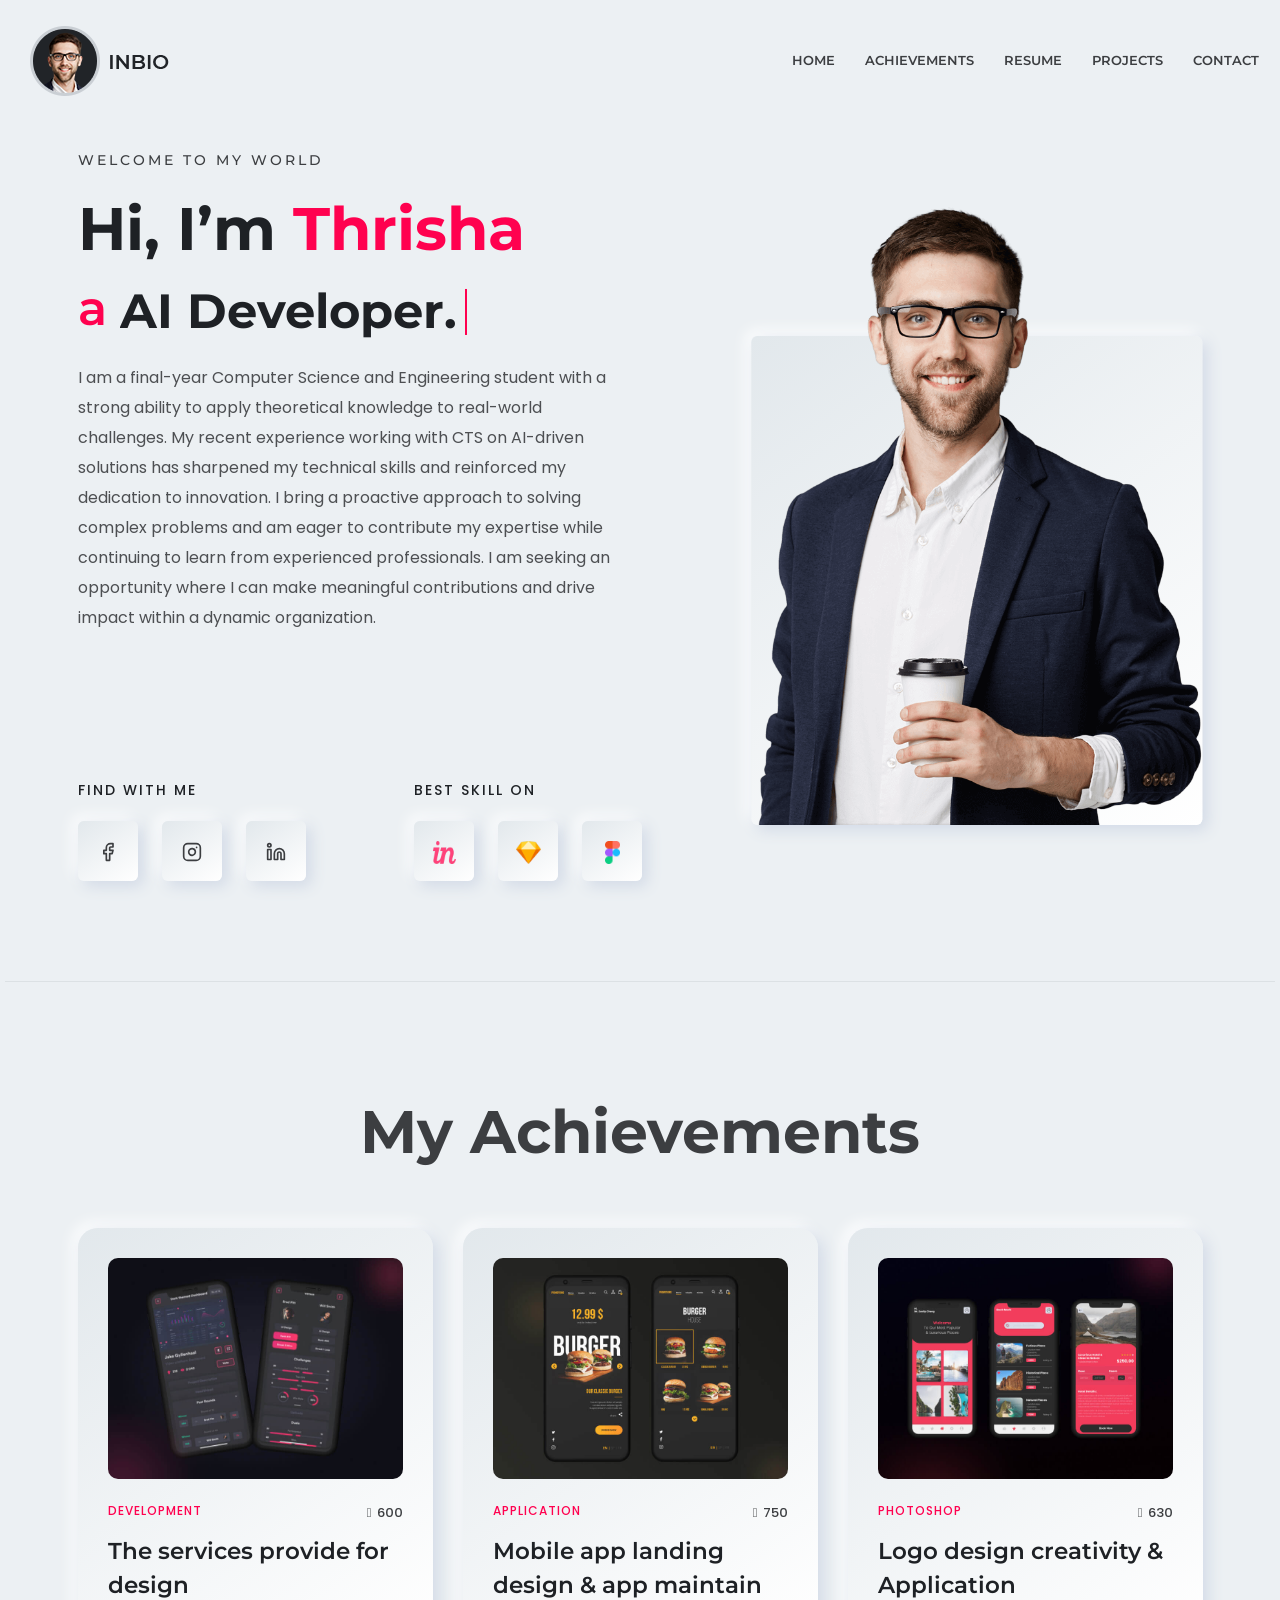
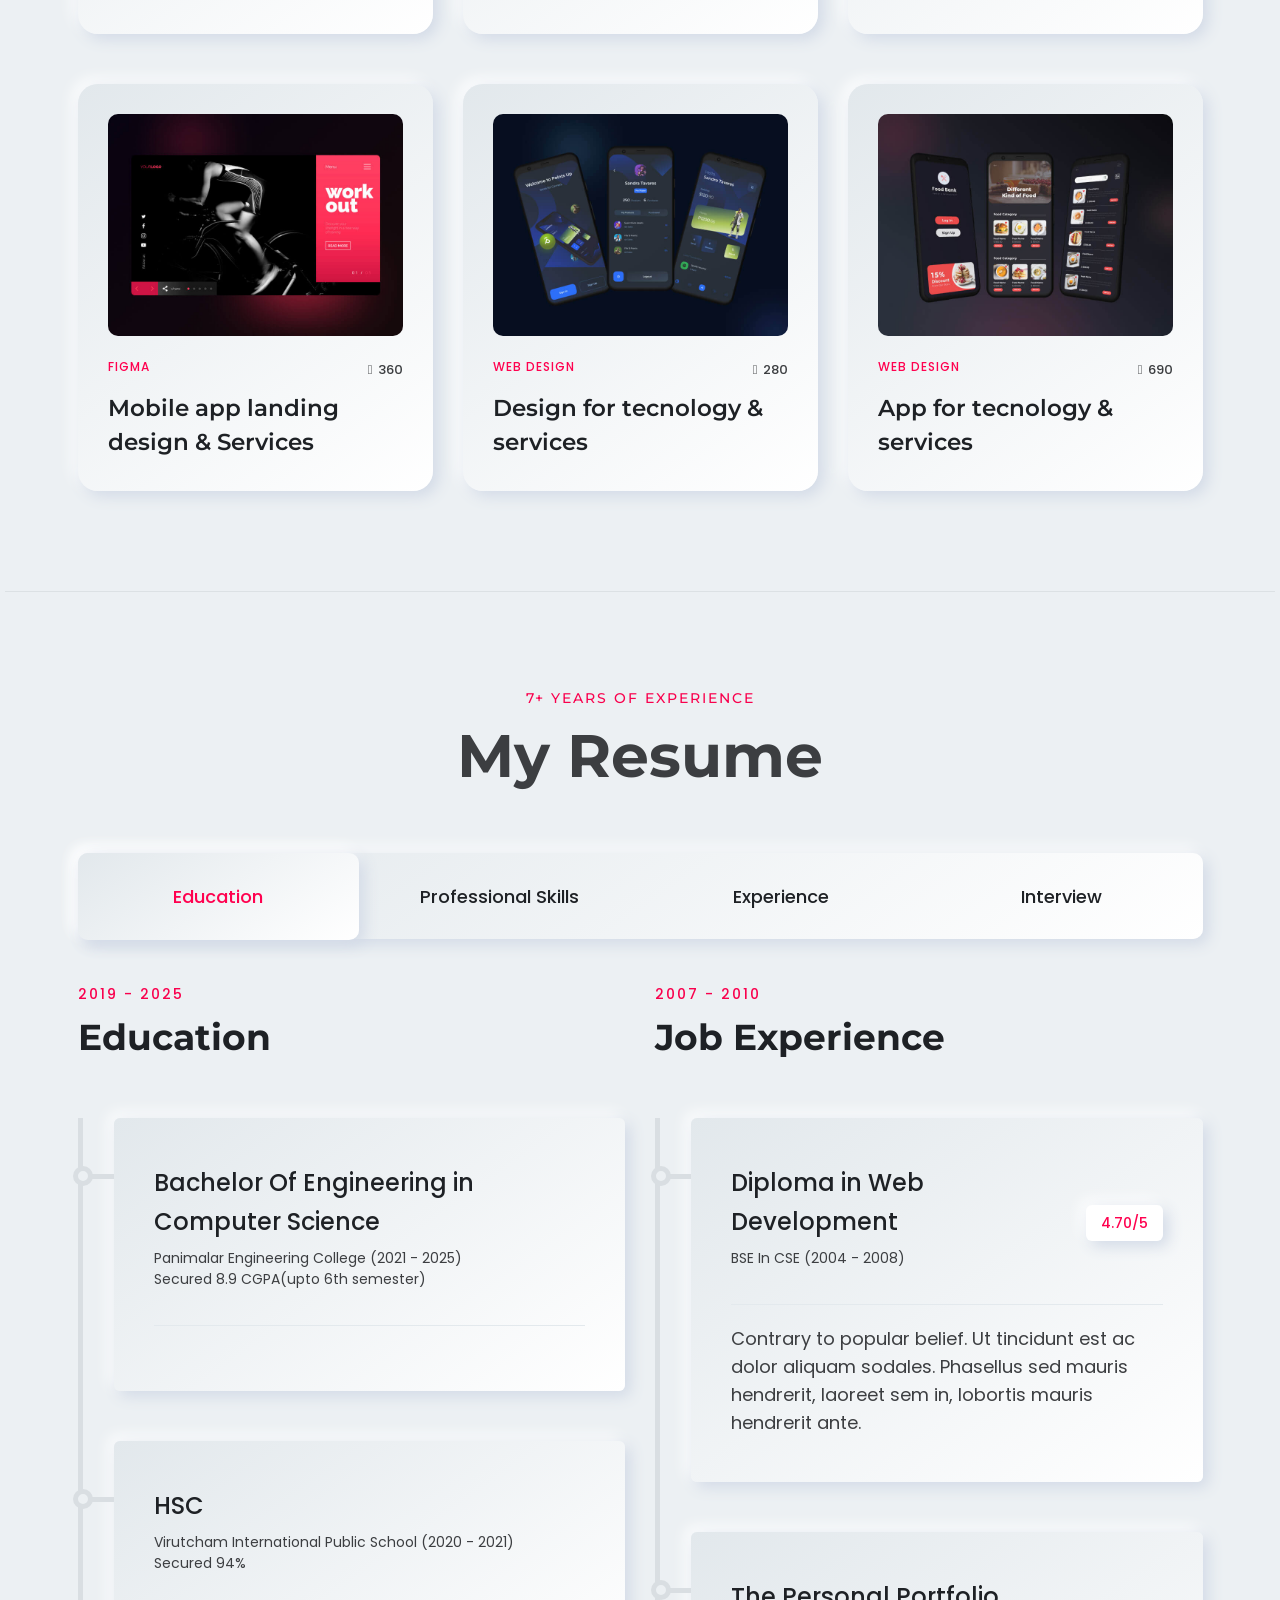
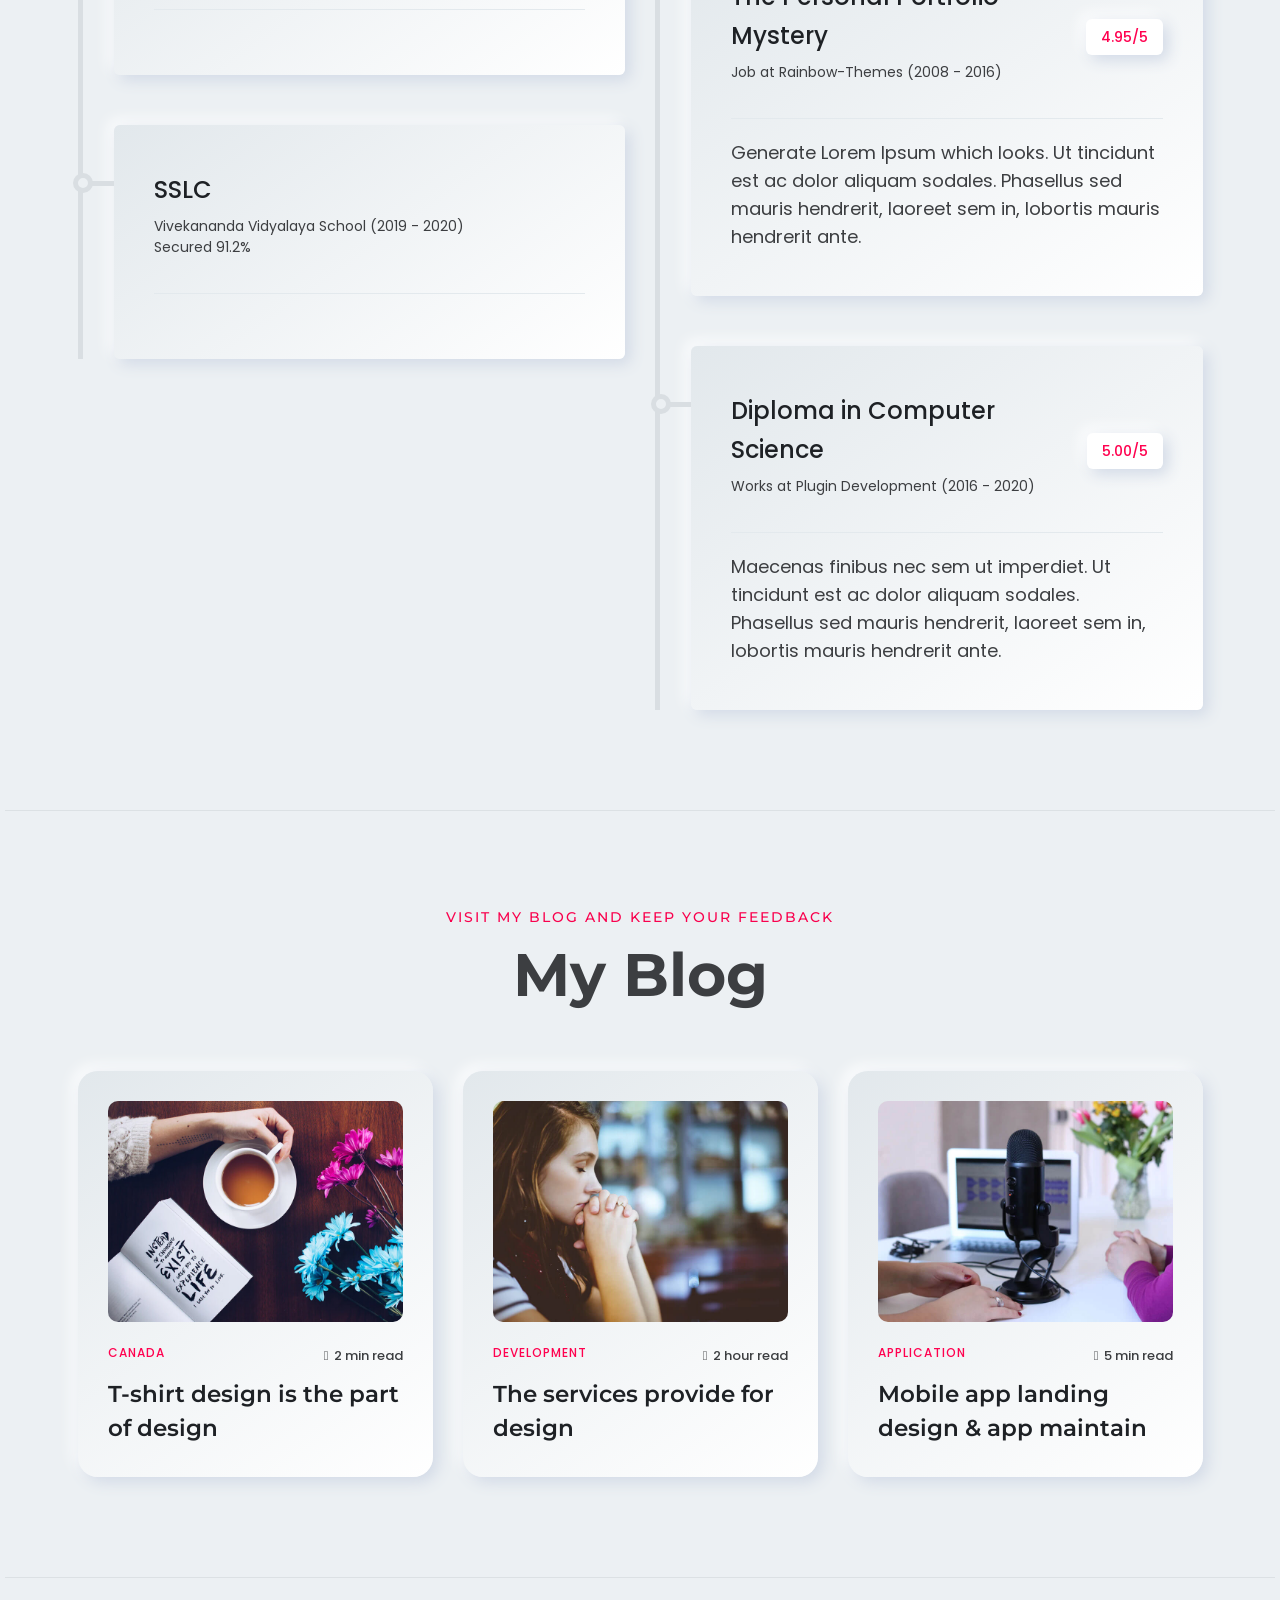
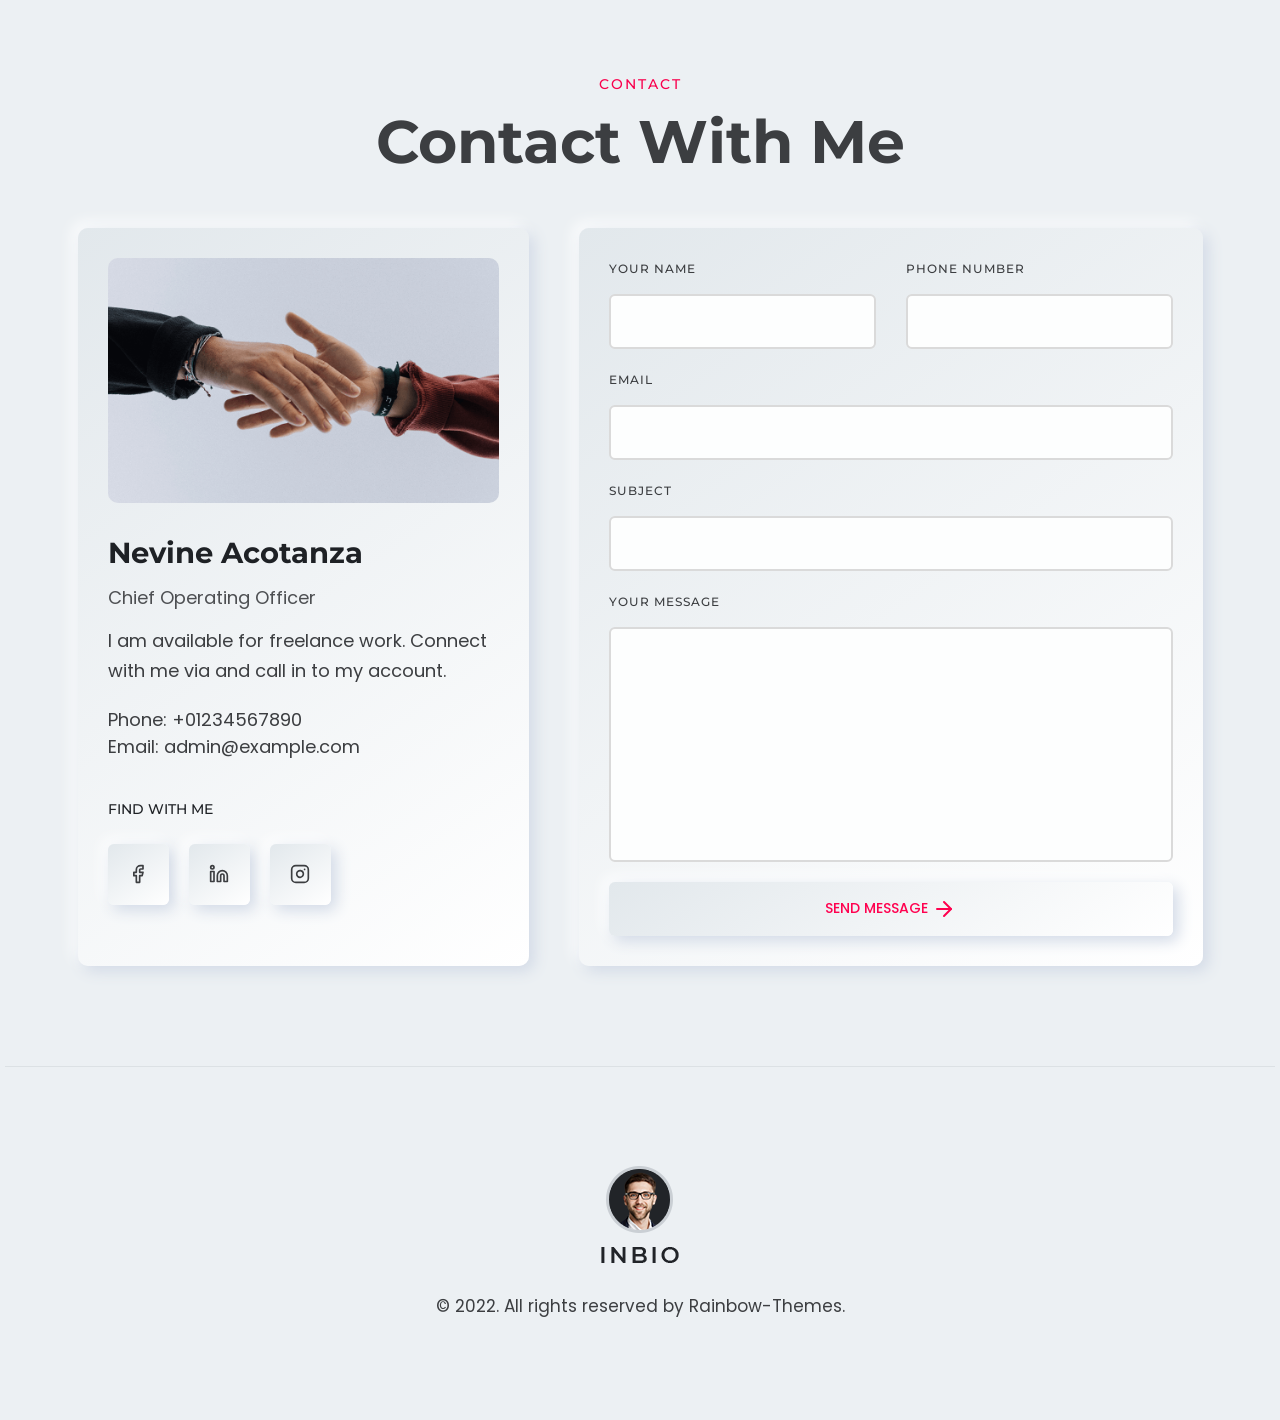
==== commit 7dc520fa: "update index.html allocates separate containers" ====
--- a/index.html
+++ b/index.html
@@ -229,7 +229,7 @@
 
                     <!-- Start Single Portfolio -->
                     <div data-aos="fade-up" data-aos-delay="300" data-aos-once="true" class="col-lg-6 col-xl-4 col-md-6 col-12 mt--50 mt_md--30 mt_sm--30">
-                        <div class="rn-portfolio" data-bs-toggle="modal" data-bs-target="#exampleModalCenter">
+                        <div class="rn-portfolio" data-bs-toggle="modal" data-bs-target="#exampleModalCenter2">
                             <div class="inner">
                                 <div class="thumbnail">
                                     <a href="javascript:void(0)">
@@ -256,7 +256,7 @@
 
                     <!-- Start Single Portfolio -->
                     <div data-aos="fade-up" data-aos-delay="500" data-aos-once="true" class="col-lg-6 col-xl-4 col-md-6 col-12 mt--50 mt_md--30 mt_sm--30">
-                        <div class="rn-portfolio" data-bs-toggle="modal" data-bs-target="#exampleModalCenter">
+                        <div class="rn-portfolio" data-bs-toggle="modal" data-bs-target="#exampleModalCenter3">
                             <div class="inner">
                                 <div class="thumbnail">
                                     <a href="javascript:void(0)">
@@ -283,7 +283,7 @@
 
                     <!-- Start Single Portfolio -->
                     <div data-aos="fade-up" data-aos-delay="100" data-aos-once="true" class="col-lg-6 col-xl-4 col-md-6 col-12 mt--50 mt_md--30 mt_sm--30">
-                        <div class="rn-portfolio" data-bs-toggle="modal" data-bs-target="#exampleModalCenter">
+                        <div class="rn-portfolio" data-bs-toggle="modal" data-bs-target="#exampleModalCenter4">
                             <div class="inner">
                                 <div class="thumbnail">
                                     <a href="javascript:void(0)">
@@ -310,7 +310,7 @@
 
                     <!-- Start Single Portfolio -->
                     <div data-aos="fade-up" data-aos-delay="300" data-aos-once="true" class="col-lg-6 col-xl-4 col-md-6 col-12 mt--50 mt_md--30 mt_sm--30">
-                        <div class="rn-portfolio" data-bs-toggle="modal" data-bs-target="#exampleModalCenter">
+                        <div class="rn-portfolio" data-bs-toggle="modal" data-bs-target="#exampleModalCenter5">
                             <div class="inner">
                                 <div class="thumbnail">
                                     <a href="javascript:void(0)">
@@ -337,7 +337,7 @@
 
                     <!-- Start Single Portfolio -->
                     <div data-aos="fade-up" data-aos-delay="500" data-aos-once="true" class="col-lg-6 col-xl-4 col-md-6 col-12 mt--50 mt_md--30 mt_sm--30">
-                        <div class="rn-portfolio" data-bs-toggle="modal" data-bs-target="#exampleModalCenter">
+                        <div class="rn-portfolio" data-bs-toggle="modal" data-bs-target="#exampleModalCenter6">
                             <div class="inner">
                                 <div class="thumbnail">
                                     <a href="javascript:void(0)">
@@ -1017,7 +1017,7 @@
 
                     <!-- Start Single blog -->
                     <div data-aos="fade-up" data-aos-duration="500" data-aos-delay="150" data-aos-once="true" class="col-lg-6 col-xl-4 mt--30 col-md-6 col-sm-12 col-12 mt--30">
-                        <div class="rn-blog" data-bs-toggle="modal" data-bs-target="#exampleModalCenters">
+                        <div class="rn-blog" data-bs-toggle="modal" data-bs-target="#exampleModalCenters2">
                             <div class="inner">
                                 <div class="thumbnail">
                                     <a href="javascript:void(0)">
@@ -1043,7 +1043,7 @@
 
                     <!-- Start Single blog -->
                     <div data-aos="fade-up" data-aos-duration="500" data-aos-delay="200" data-aos-once="true" class="col-lg-6 col-xl-4 mt--30 col-md-6 col-sm-12 col-12 mt--30">
-                        <div class="rn-blog" data-bs-toggle="modal" data-bs-target="#exampleModalCenters">
+                        <div class="rn-blog" data-bs-toggle="modal" data-bs-target="#exampleModalCenters3">
                             <div class="inner">
                                 <div class="thumbnail">
                                     <a href="javascript:void(0)">
@@ -1180,7 +1180,7 @@
                             <div class="col-lg-6">
                                 <div class="portfolio-popup-thumbnail">
                                     <div class="image">
-                                        <img class="w-100" src="assets/images/portfolio/portfolio-04.jpg" alt="slide">
+                                        <img class="w-100" src="assets/images/portfolio/portfolio-01.jpg" alt="slide">
                                     </div>
                                 </div>
                             </div>
@@ -1212,7 +1212,248 @@
                 </div>
             </div>
         </div>
+
+        <!--Modal2-->
+        <div class="modal fade" id="exampleModalCenter2" tabindex="-1" role="dialog" aria-hidden="true">
+        <div class="modal-dialog modal-dialog-centered" role="document">
+            <div class="modal-content">
+                <div class="modal-header">
+                    <button type="button" class="close" data-bs-dismiss="modal" aria-label="Close">
+                        <span aria-hidden="true"><i data-feather="x"></i></span>
+                    </button>
+                </div>
+                <div class="modal-body">
+                    <div class="row align-items-center">
+
+                        <div class="col-lg-6">
+                            <div class="portfolio-popup-thumbnail">
+                                <div class="image">
+                                    <img class="w-100" src="assets/images/portfolio/portfolio-02.jpg" alt="slide">
+                                </div>
+                            </div>
+                        </div>
+
+                        <div class="col-lg-6">
+                            <div class="text-content">
+                                <h3>
+                                    <span>Featured - Design</span>Web design.
+                                </h3>
+                                <p class="mb--30">Lorem ipsum dolor sit amet consectetur adipisicing elit. Cupiditate distinctio assumenda explicabo veniam temporibus eligendi.</p>
+                                <p>Consectetur adipisicing elit. Cupiditate distinctio assumenda. dolorum alias suscipit rerum maiores aliquam earum odit, nihil culpa quas iusto hic minus!</p>
+                                <div class="button-group mt--20">
+                                    <a href="#" class="rn-btn thumbs-icon">
+                                        <span>LIKE THIS</span>
+                                        <i data-feather="thumbs-up"></i>
+                                    </a>
+                                    <a href="#" class="rn-btn">
+                                        <span>VIEW PROJECT</span>
+                                        <i data-feather="chevron-right"></i>
+                                    </a>
+                                </div>
+                            </div>
+                            <!-- End of .text-content -->
+                        </div>
+                    </div>
+                    <!-- End of .row Body-->
+                </div>
+            </div>
+        </div>
+        </div>
         <!-- End Modal Portfolio area -->
+
+        <!--Modal3-->
+        <div class="modal fade" id="exampleModalCenter3" tabindex="-1" role="dialog" aria-hidden="true">
+            <div class="modal-dialog modal-dialog-centered" role="document">
+                <div class="modal-content">
+                    <div class="modal-header">
+                        <button type="button" class="close" data-bs-dismiss="modal" aria-label="Close">
+                            <span aria-hidden="true"><i data-feather="x"></i></span>
+                        </button>
+                    </div>
+                    <div class="modal-body">
+                        <div class="row align-items-center">
+    
+                            <div class="col-lg-6">
+                                <div class="portfolio-popup-thumbnail">
+                                    <div class="image">
+                                        <img class="w-100" src="assets/images/portfolio/portfolio-03.jpg" alt="slide">
+                                    </div>
+                                </div>
+                            </div>
+    
+                            <div class="col-lg-6">
+                                <div class="text-content">
+                                    <h3>
+                                        <span>Featured - Design</span>Web design.
+                                    </h3>
+                                    <p class="mb--30">Lorem ipsum dolor sit amet consectetur adipisicing elit. Cupiditate distinctio assumenda explicabo veniam temporibus eligendi.</p>
+                                    <p>Consectetur adipisicing elit. Cupiditate distinctio assumenda. dolorum alias suscipit rerum maiores aliquam earum odit, nihil culpa quas iusto hic minus!</p>
+                                    <div class="button-group mt--20">
+                                        <a href="#" class="rn-btn thumbs-icon">
+                                            <span>LIKE THIS</span>
+                                            <i data-feather="thumbs-up"></i>
+                                        </a>
+                                        <a href="#" class="rn-btn">
+                                            <span>VIEW PROJECT</span>
+                                            <i data-feather="chevron-right"></i>
+                                        </a>
+                                    </div>
+                                </div>
+                                <!-- End of .text-content -->
+                            </div>
+                        </div>
+                        <!-- End of .row Body-->
+                    </div>
+                </div>
+            </div>
+        </div>
+        <!-- End Modal Portfolio area -->
+
+        <!--Modal4-->
+        <div class="modal fade" id="exampleModalCenter4" tabindex="-1" role="dialog" aria-hidden="true">
+            <div class="modal-dialog modal-dialog-centered" role="document">
+                <div class="modal-content">
+                    <div class="modal-header">
+                        <button type="button" class="close" data-bs-dismiss="modal" aria-label="Close">
+                            <span aria-hidden="true"><i data-feather="x"></i></span>
+                        </button>
+                    </div>
+                    <div class="modal-body">
+                        <div class="row align-items-center">
+    
+                            <div class="col-lg-6">
+                                <div class="portfolio-popup-thumbnail">
+                                    <div class="image">
+                                        <img class="w-100" src="assets/images/portfolio/portfolio-04.jpg" alt="slide">
+                                    </div>
+                                </div>
+                            </div>
+    
+                            <div class="col-lg-6">
+                                <div class="text-content">
+                                    <h3>
+                                        <span>Featured - Design</span>Web design.
+                                    </h3>
+                                    <p class="mb--30">Lorem ipsum dolor sit amet consectetur adipisicing elit. Cupiditate distinctio assumenda explicabo veniam temporibus eligendi.</p>
+                                    <p>Consectetur adipisicing elit. Cupiditate distinctio assumenda. dolorum alias suscipit rerum maiores aliquam earum odit, nihil culpa quas iusto hic minus!</p>
+                                    <div class="button-group mt--20">
+                                        <a href="#" class="rn-btn thumbs-icon">
+                                            <span>LIKE THIS</span>
+                                            <i data-feather="thumbs-up"></i>
+                                        </a>
+                                        <a href="#" class="rn-btn">
+                                            <span>VIEW PROJECT</span>
+                                            <i data-feather="chevron-right"></i>
+                                        </a>
+                                    </div>
+                                </div>
+                                <!-- End of .text-content -->
+                            </div>
+                        </div>
+                        <!-- End of .row Body-->
+                    </div>
+                </div>
+            </div>
+        </div>
+        <!-- End Modal Portfolio area -->
+
+        <!--Modal5-->
+        <div class="modal fade" id="exampleModalCenter5" tabindex="-1" role="dialog" aria-hidden="true">
+        <div class="modal-dialog modal-dialog-centered" role="document">
+        <div class="modal-content">
+            <div class="modal-header">
+                <button type="button" class="close" data-bs-dismiss="modal" aria-label="Close">
+                    <span aria-hidden="true"><i data-feather="x"></i></span>
+                </button>
+            </div>
+            <div class="modal-body">
+                <div class="row align-items-center">
+
+                    <div class="col-lg-6">
+                        <div class="portfolio-popup-thumbnail">
+                            <div class="image">
+                                <img class="w-100" src="assets/images/portfolio/portfolio-05.jpg" alt="slide">
+                            </div>
+                        </div>
+                    </div>
+
+                    <div class="col-lg-6">
+                        <div class="text-content">
+                            <h3>
+                                <span>Featured - Design</span>Web design.
+                            </h3>
+                            <p class="mb--30">Lorem ipsum dolor sit amet consectetur adipisicing elit. Cupiditate distinctio assumenda explicabo veniam temporibus eligendi.</p>
+                            <p>Consectetur adipisicing elit. Cupiditate distinctio assumenda. dolorum alias suscipit rerum maiores aliquam earum odit, nihil culpa quas iusto hic minus!</p>
+                            <div class="button-group mt--20">
+                                <a href="#" class="rn-btn thumbs-icon">
+                                    <span>LIKE THIS</span>
+                                    <i data-feather="thumbs-up"></i>
+                                </a>
+                                <a href="#" class="rn-btn">
+                                    <span>VIEW PROJECT</span>
+                                    <i data-feather="chevron-right"></i>
+                                </a>
+                            </div>
+                        </div>
+                        <!-- End of .text-content -->
+                    </div>
+                </div>
+                <!-- End of .row Body-->
+            </div>
+        </div>
+        </div>
+        </div>
+        <!-- End Modal Portfolio area -->
+
+
+        <!--Modal6-->
+        <div class="modal fade" id="exampleModalCenter6" tabindex="-1" role="dialog" aria-hidden="true">
+            <div class="modal-dialog modal-dialog-centered" role="document">
+                <div class="modal-content">
+                    <div class="modal-header">
+                        <button type="button" class="close" data-bs-dismiss="modal" aria-label="Close">
+                            <span aria-hidden="true"><i data-feather="x"></i></span>
+                        </button>
+                    </div>
+                    <div class="modal-body">
+                        <div class="row align-items-center">
+    
+                            <div class="col-lg-6">
+                                <div class="portfolio-popup-thumbnail">
+                                    <div class="image">
+                                        <img class="w-100" src="assets/images/portfolio/portfolio-06.jpg" alt="slide">
+                                    </div>
+                                </div>
+                            </div>
+    
+                            <div class="col-lg-6">
+                                <div class="text-content">
+                                    <h3>
+                                        <span>Featured - Design</span>Web design.
+                                    </h3>
+                                    <p class="mb--30">Lorem ipsum dolor sit amet consectetur adipisicing elit. Cupiditate distinctio assumenda explicabo veniam temporibus eligendi.</p>
+                                    <p>Consectetur adipisicing elit. Cupiditate distinctio assumenda. dolorum alias suscipit rerum maiores aliquam earum odit, nihil culpa quas iusto hic minus!</p>
+                                    <div class="button-group mt--20">
+                                        <a href="#" class="rn-btn thumbs-icon">
+                                            <span>LIKE THIS</span>
+                                            <i data-feather="thumbs-up"></i>
+                                        </a>
+                                        <a href="#" class="rn-btn">
+                                            <span>VIEW PROJECT</span>
+                                            <i data-feather="chevron-right"></i>
+                                        </a>
+                                    </div>
+                                </div>
+                                <!-- End of .text-content -->
+                            </div>
+                        </div>
+                        <!-- End of .row Body-->
+                    </div>
+                </div>
+            </div>
+        </div>
+        <!-- End Modal Portfolio area -->
+        
         <!-- Modal Blog Body area Start -->
         <div class="modal fade" id="exampleModalCenters" tabindex="-1" role="dialog" aria-hidden="true">
             <div class="modal-dialog modal-dialog-centered modal-news" role="document">
@@ -1317,6 +1558,218 @@
             </div>
         </div>
         <!-- End Modal Blog area -->
+
+         <!-- Modal Blog Body area Start -->
+         <div class="modal fade" id="exampleModalCenters2" tabindex="-1" role="dialog" aria-hidden="true">
+            <div class="modal-dialog modal-dialog-centered modal-news" role="document">
+                <div class="modal-content">
+
+                    <div class="modal-header">
+                        <button type="button" class="close" data-bs-dismiss="modal" aria-label="Close">
+                            <span aria-hidden="true"><i data-feather="x"></i></span>
+                        </button>
+                    </div>
+
+                    <!-- End of .modal-header -->
+
+                    <div class="modal-body">
+                        <img src="assets/images/blog/blog-02.jpg" alt="news modal" class="img-fluid modal-feat-img">
+                        <div class="news-details">
+                            <span class="date">2 May, 2021</span>
+                            <h2 class="title">Digital Marketo to Their New Office.</h2>
+                            <p>Nobis eleifend option congue nihil imperdiet doming id quod mazim placerat
+                                facer
+                                possim assum.
+                                Typi non
+                                habent claritatem insitam; est usus legentis in iis qui facit eorum
+                                claritatem.
+                                Investigationes
+                                demonstraverunt
+                                lectores legere me lius quod ii legunt saepius. Claritas est etiam processus
+                                dynamicus, qui
+                                sequitur
+                                mutationem consuetudium lectorum.</p>
+                            <h4>Nobis eleifend option conguenes.</h4>
+                            <p>Mauris tempor, orci id pellentesque convallis, massa mi congue eros, sed
+                                posuere
+                                massa nunc quis
+                                dui.
+                                Integer ornare varius mi, in vehicula orci scelerisque sed. Fusce a massa
+                                nisi.
+                                Curabitur sit
+                                amet
+                                suscipit nisl. Sed eget nisl laoreet, suscipit enim nec, viverra eros. Nunc
+                                imperdiet risus
+                                leo,
+                                in rutrum erat dignissim id.</p>
+                            <p>Ut rhoncus vestibulum facilisis. Duis et lorem vitae ligula cursus venenatis.
+                                Class aptent
+                                taciti sociosqu
+                                ad litora torquent per conubia nostra, per inceptos himenaeos. Nunc vitae
+                                nisi
+                                tortor. Morbi
+                                leo
+                                nulla, posuere vel lectus a, egestas posuere lacus. Fusce eleifend hendrerit
+                                bibendum. Morbi
+                                nec
+                                efficitur ex.</p>
+                            <h4>Mauris tempor, orci id pellentesque.</h4>
+                            <p>Nulla non ligula vel nisi blandit egestas vel eget leo. Praesent fringilla
+                                dapibus dignissim.
+                                Pellentesque
+                                quis quam enim. Vestibulum ultrices, leo id suscipit efficitur, odio lorem
+                                rhoncus dolor, a
+                                facilisis
+                                neque mi ut ex. Quisque tempor urna a nisi pretium, a pretium massa
+                                tristique.
+                                Nullam in
+                                aliquam
+                                diam. Maecenas at nibh gravida, ornare eros non, commodo ligula. Sed
+                                efficitur
+                                sollicitudin
+                                auctor.
+                                Quisque nec imperdiet purus, in ornare odio. Quisque odio felis, vestibulum
+                                et.</p>
+                        </div>
+
+                        <!-- Comment Section Area Start -->
+                        <div class="comment-inner">
+                            <h3 class="title mb--40 mt--50">Leave a Reply</h3>
+                            <form action="#">
+                                <div class="row">
+                                    <div class="col-lg-6 col-md-12 col-12">
+                                        <div class="rnform-group"><input type="text" placeholder="Name">
+                                        </div>
+                                        <div class="rnform-group"><input type="email" placeholder="Email">
+                                        </div>
+                                        <div class="rnform-group"><input type="text" placeholder="Website">
+                                        </div>
+                                    </div>
+                                    <div class="col-lg-6 col-md-12 col-12">
+                                        <div class="rnform-group">
+                                            <textarea placeholder="Comment"></textarea>
+                                        </div>
+                                    </div>
+                                    <div class="col-lg-12">
+                                        <a class="rn-btn" href="#"><span>SUBMIT NOW</span></a>
+                                    </div>
+                                </div>
+                            </form>
+                        </div>
+                        <!-- Comment Section End -->
+                    </div>
+                    <!-- End of .modal-body -->
+                </div>
+            </div>
+        </div>
+        <!-- End Modal Blog area -->
+
+         <!-- Modal Blog Body area Start -->
+         <div class="modal fade" id="exampleModalCenters3" tabindex="-1" role="dialog" aria-hidden="true">
+            <div class="modal-dialog modal-dialog-centered modal-news" role="document">
+                <div class="modal-content">
+
+                    <div class="modal-header">
+                        <button type="button" class="close" data-bs-dismiss="modal" aria-label="Close">
+                            <span aria-hidden="true"><i data-feather="x"></i></span>
+                        </button>
+                    </div>
+
+                    <!-- End of .modal-header -->
+
+                    <div class="modal-body">
+                        <img src="assets/images/blog/blog-03.jpg" alt="news modal" class="img-fluid modal-feat-img">
+                        <div class="news-details">
+                            <span class="date">2 May, 2021</span>
+                            <h2 class="title">Digital Marketo to Their New Office.</h2>
+                            <p>Nobis eleifend option congue nihil imperdiet doming id quod mazim placerat
+                                facer
+                                possim assum.
+                                Typi non
+                                habent claritatem insitam; est usus legentis in iis qui facit eorum
+                                claritatem.
+                                Investigationes
+                                demonstraverunt
+                                lectores legere me lius quod ii legunt saepius. Claritas est etiam processus
+                                dynamicus, qui
+                                sequitur
+                                mutationem consuetudium lectorum.</p>
+                            <h4>Nobis eleifend option conguenes.</h4>
+                            <p>Mauris tempor, orci id pellentesque convallis, massa mi congue eros, sed
+                                posuere
+                                massa nunc quis
+                                dui.
+                                Integer ornare varius mi, in vehicula orci scelerisque sed. Fusce a massa
+                                nisi.
+                                Curabitur sit
+                                amet
+                                suscipit nisl. Sed eget nisl laoreet, suscipit enim nec, viverra eros. Nunc
+                                imperdiet risus
+                                leo,
+                                in rutrum erat dignissim id.</p>
+                            <p>Ut rhoncus vestibulum facilisis. Duis et lorem vitae ligula cursus venenatis.
+                                Class aptent
+                                taciti sociosqu
+                                ad litora torquent per conubia nostra, per inceptos himenaeos. Nunc vitae
+                                nisi
+                                tortor. Morbi
+                                leo
+                                nulla, posuere vel lectus a, egestas posuere lacus. Fusce eleifend hendrerit
+                                bibendum. Morbi
+                                nec
+                                efficitur ex.</p>
+                            <h4>Mauris tempor, orci id pellentesque.</h4>
+                            <p>Nulla non ligula vel nisi blandit egestas vel eget leo. Praesent fringilla
+                                dapibus dignissim.
+                                Pellentesque
+                                quis quam enim. Vestibulum ultrices, leo id suscipit efficitur, odio lorem
+                                rhoncus dolor, a
+                                facilisis
+                                neque mi ut ex. Quisque tempor urna a nisi pretium, a pretium massa
+                                tristique.
+                                Nullam in
+                                aliquam
+                                diam. Maecenas at nibh gravida, ornare eros non, commodo ligula. Sed
+                                efficitur
+                                sollicitudin
+                                auctor.
+                                Quisque nec imperdiet purus, in ornare odio. Quisque odio felis, vestibulum
+                                et.</p>
+                        </div>
+
+                        <!-- Comment Section Area Start -->
+                        <div class="comment-inner">
+                            <h3 class="title mb--40 mt--50">Leave a Reply</h3>
+                            <form action="#">
+                                <div class="row">
+                                    <div class="col-lg-6 col-md-12 col-12">
+                                        <div class="rnform-group"><input type="text" placeholder="Name">
+                                        </div>
+                                        <div class="rnform-group"><input type="email" placeholder="Email">
+                                        </div>
+                                        <div class="rnform-group"><input type="text" placeholder="Website">
+                                        </div>
+                                    </div>
+                                    <div class="col-lg-6 col-md-12 col-12">
+                                        <div class="rnform-group">
+                                            <textarea placeholder="Comment"></textarea>
+                                        </div>
+                                    </div>
+                                    <div class="col-lg-12">
+                                        <a class="rn-btn" href="#"><span>SUBMIT NOW</span></a>
+                                    </div>
+                                </div>
+                            </form>
+                        </div>
+                        <!-- Comment Section End -->
+                    </div>
+                    <!-- End of .modal-body -->
+                </div>
+            </div>
+        </div>
+        <!-- End Modal Blog area -->
+
+
         <!-- Back to  top Start -->
         <div class="backto-top">
             <div>
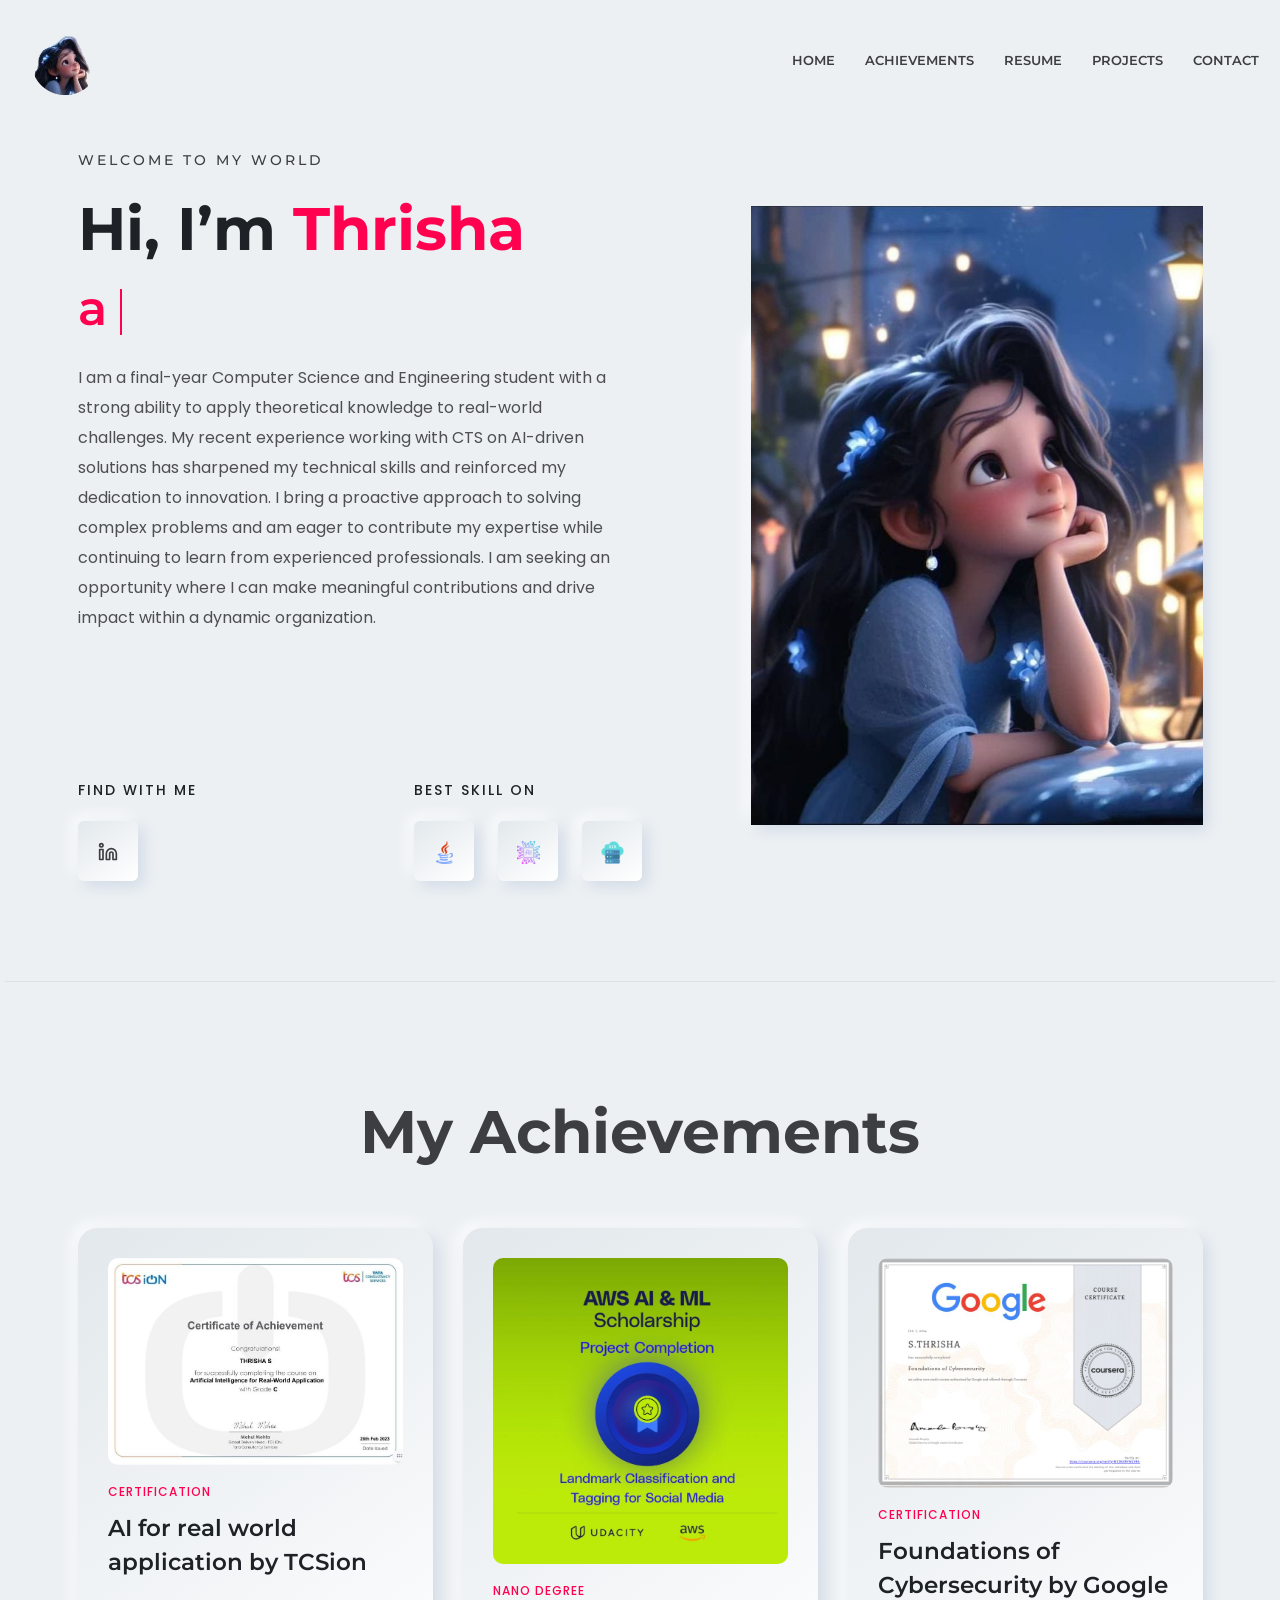
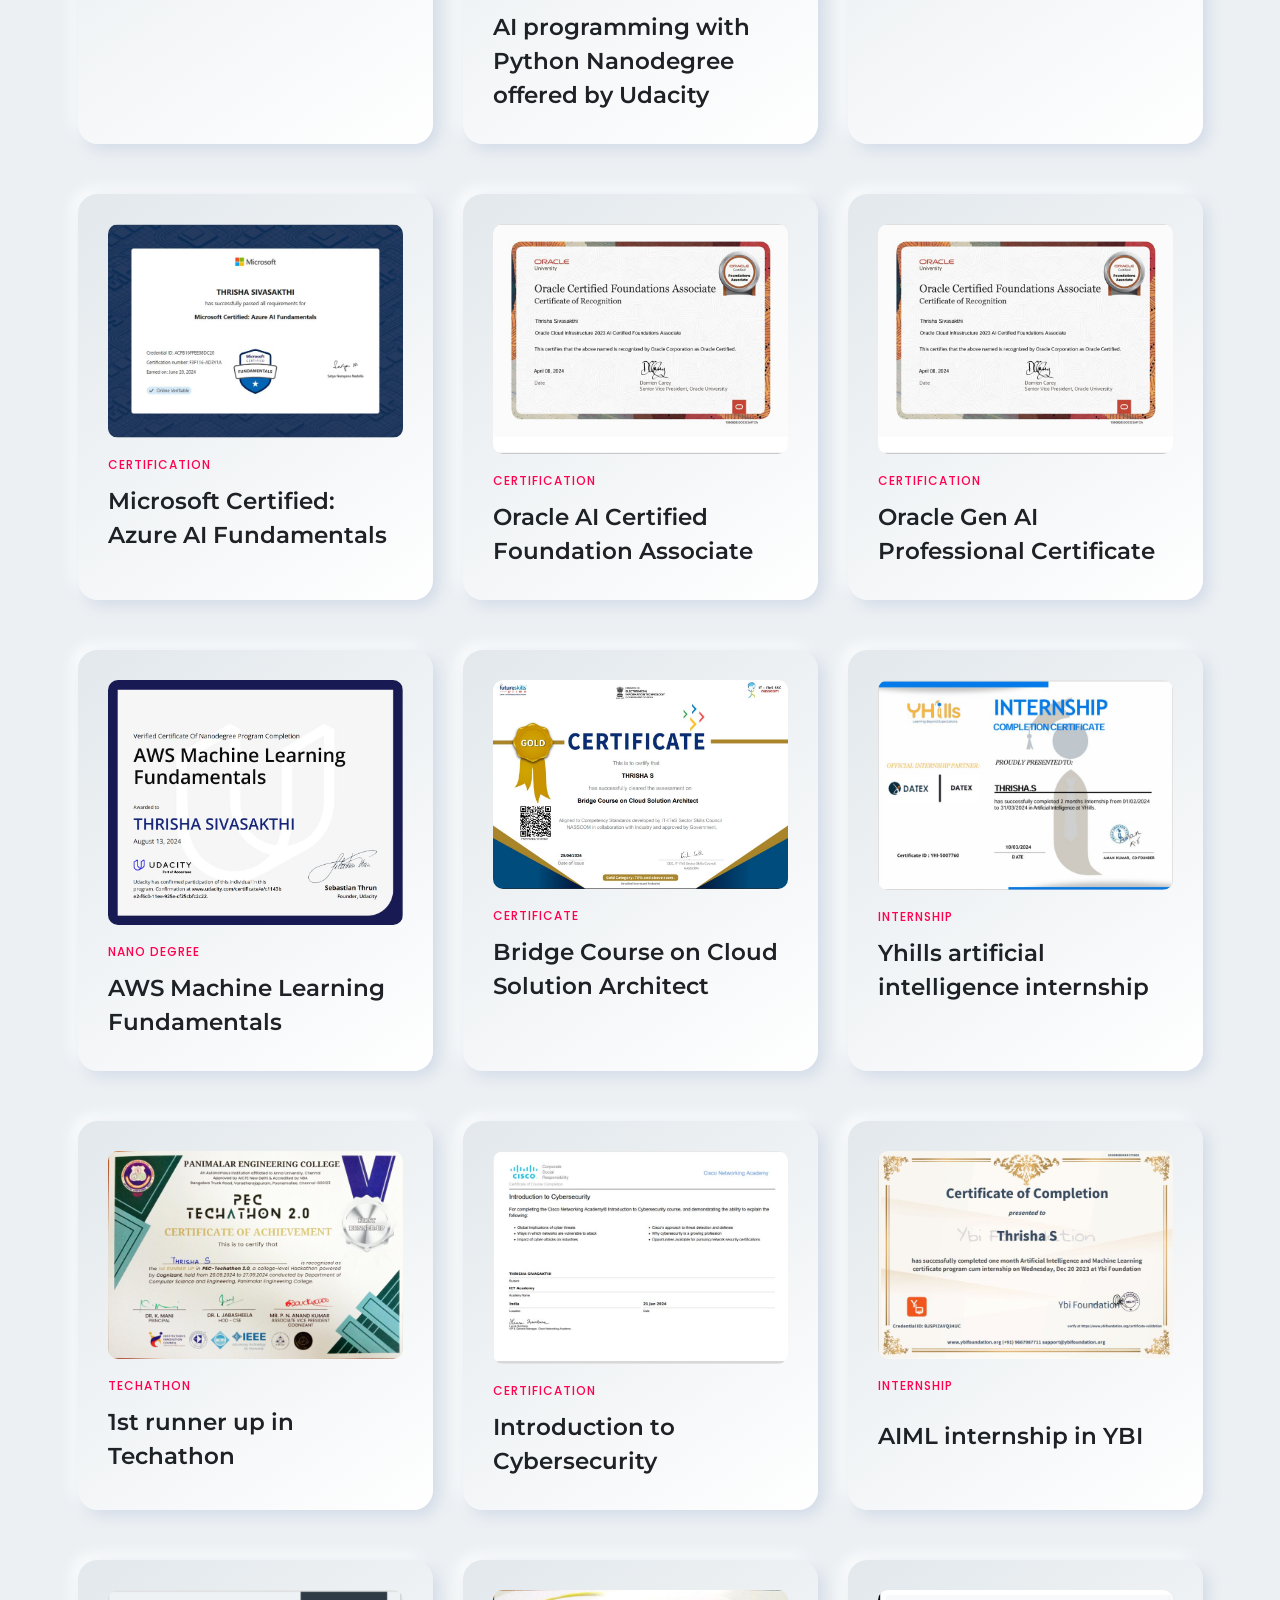
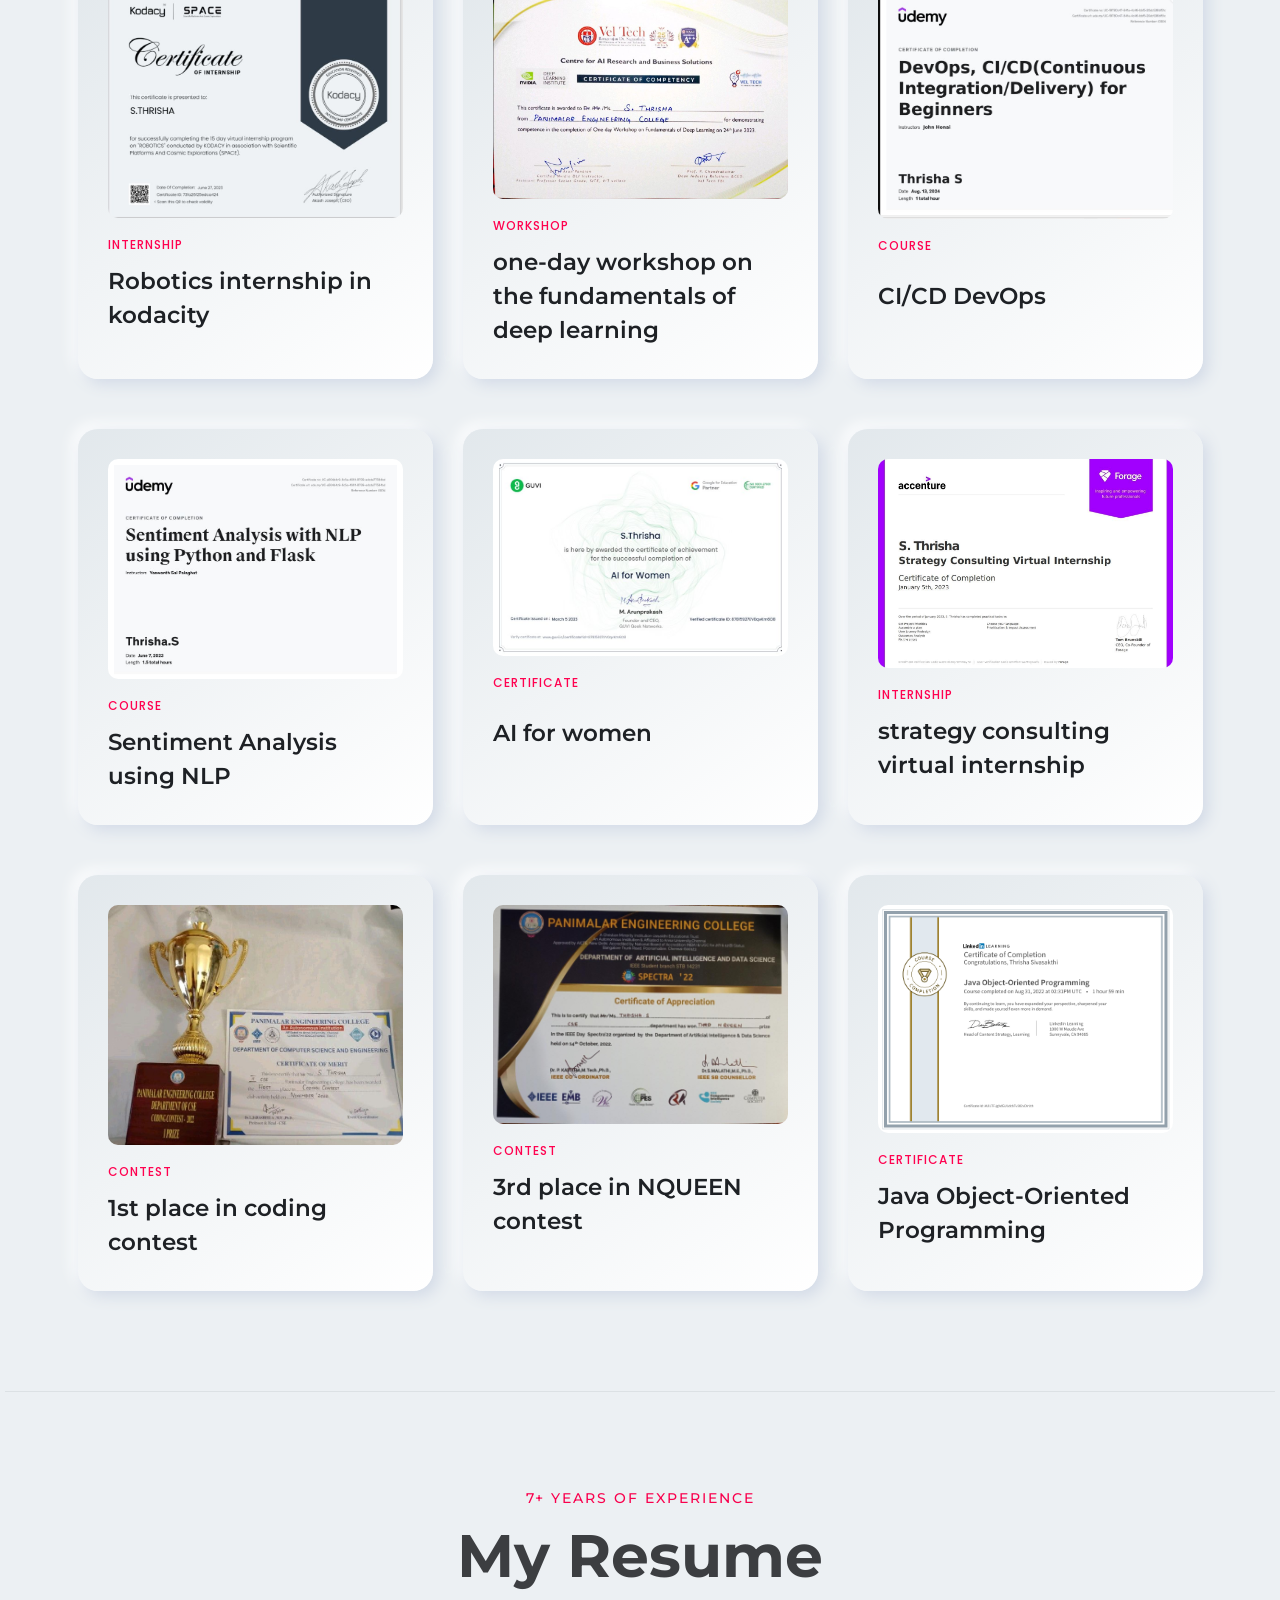
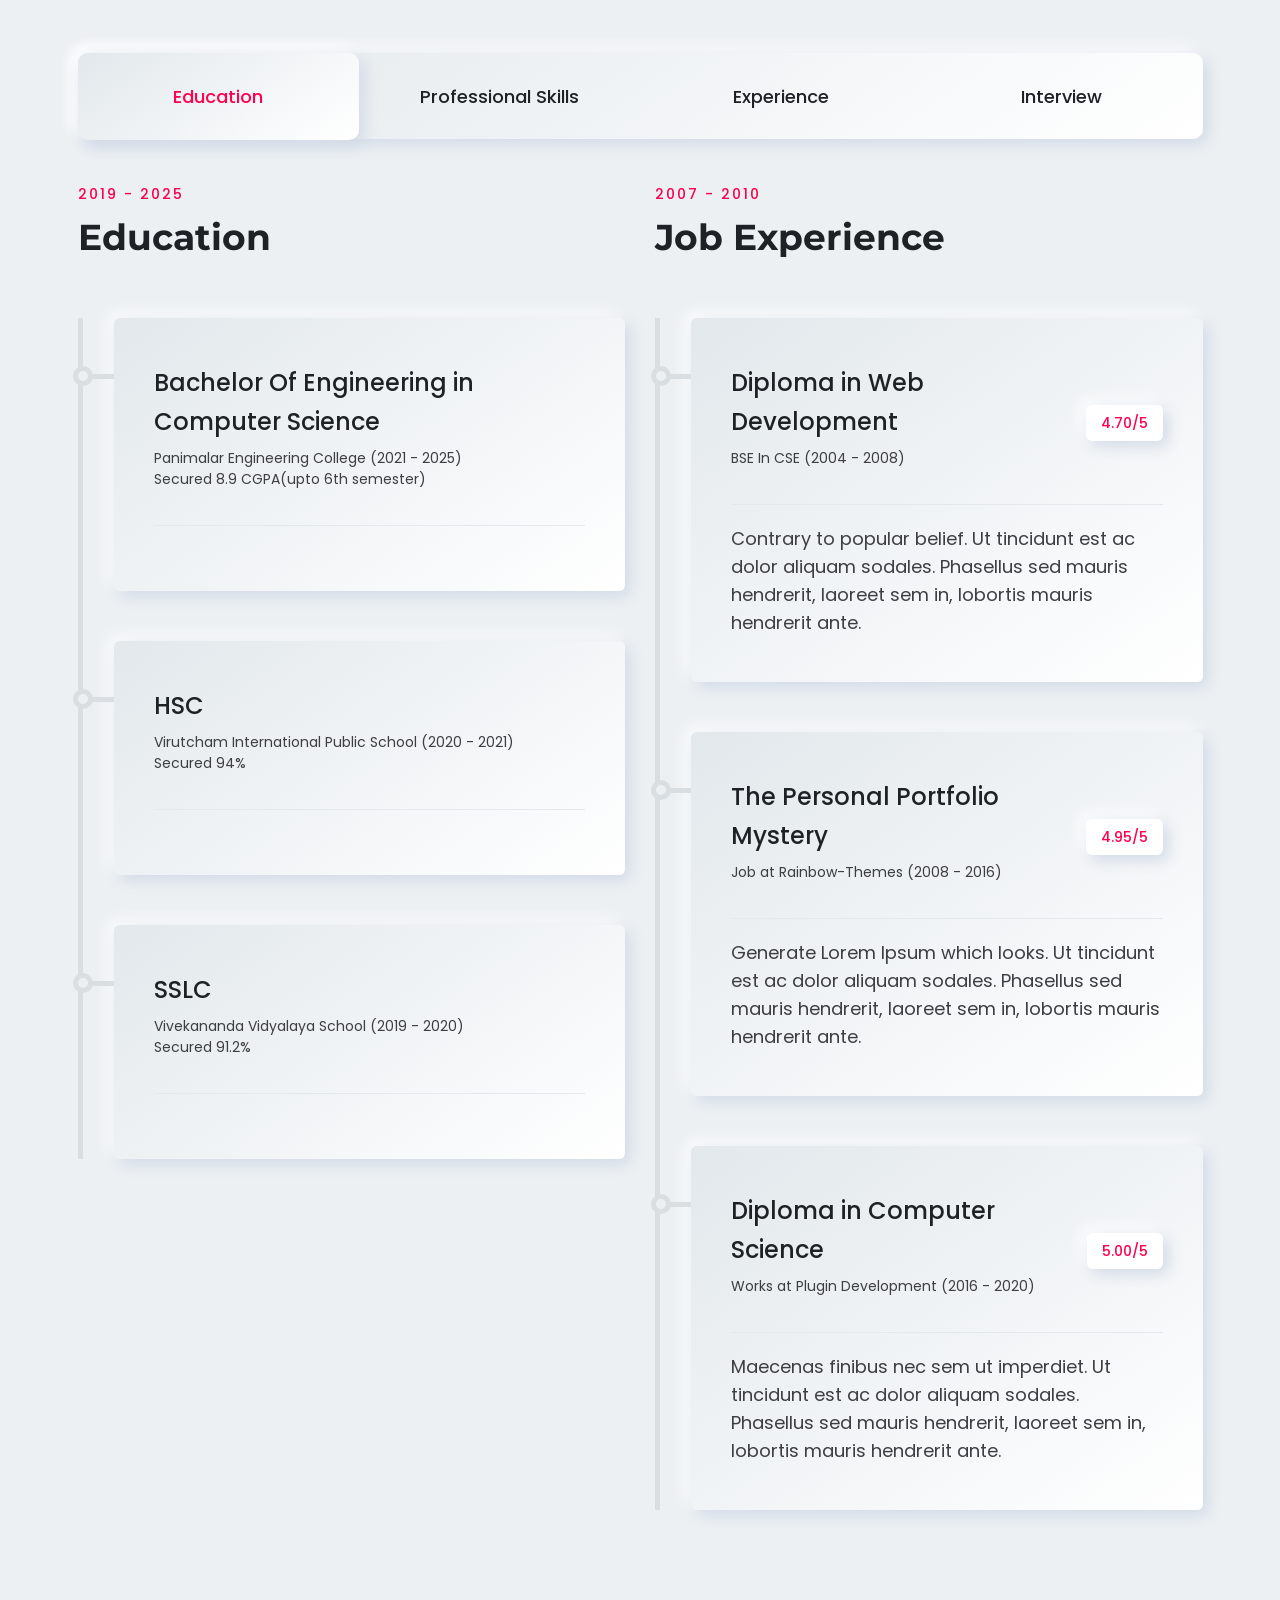
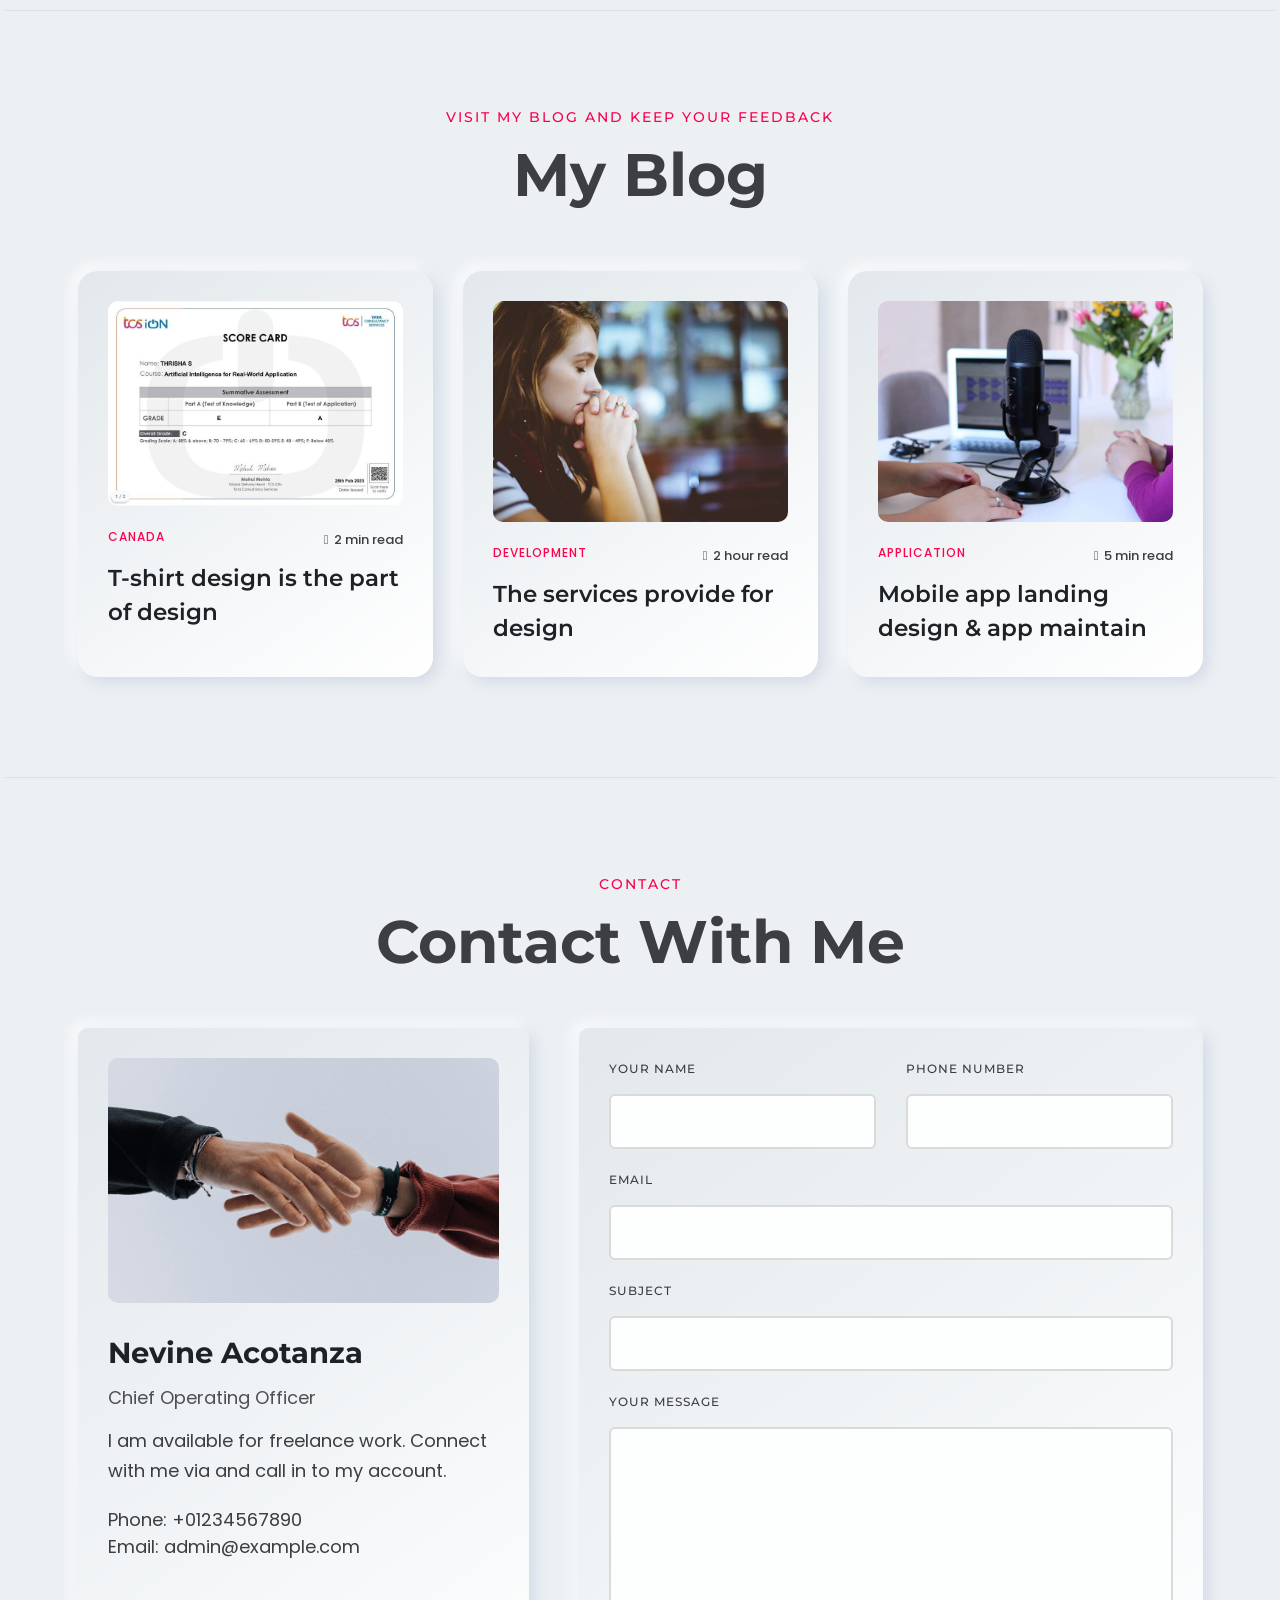
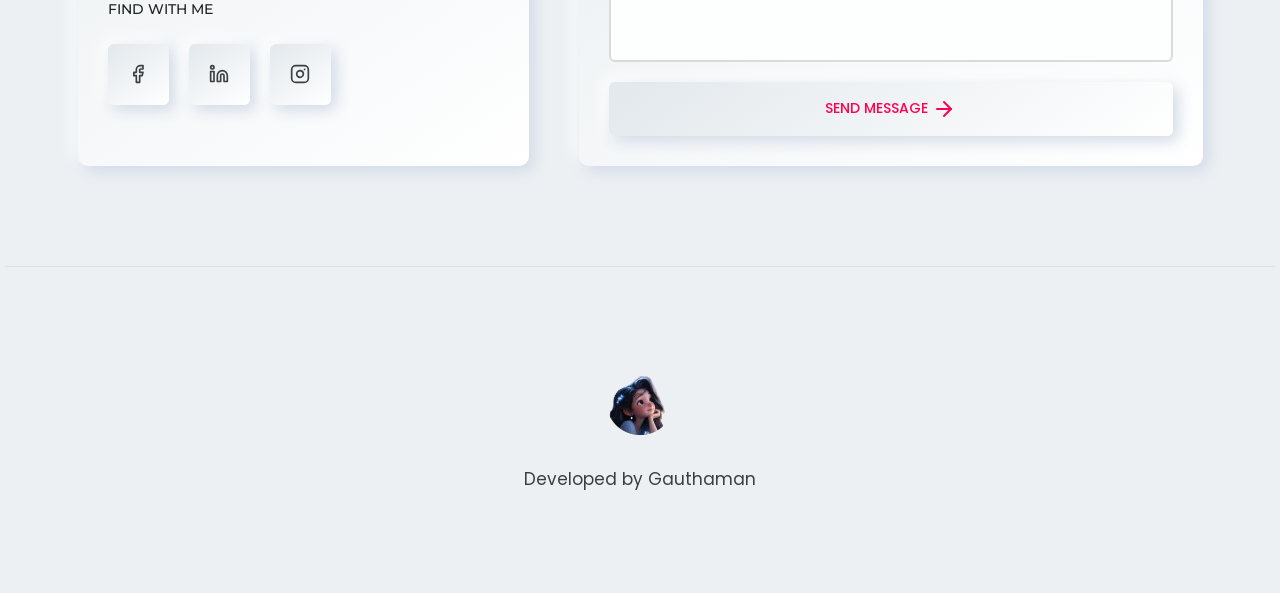
==== commit 63da9c16: "updated achievements added all certificates" ====
--- a/index.html
+++ b/index.html
@@ -31,7 +31,7 @@
                 <div class="header-left">
                     <div class="logo">
                         <a href="index.html">
-                            <img src="assets/images/logo/logo-dark.png" alt="logo">
+                            <img src="assets/images/logo/logo3.png" alt="logo">
                         </a>
                     </div>
                 </div>
@@ -63,7 +63,7 @@
             <div class="menu-top">
                 <div class="menu-header">
                     <a class="logo" href="index.html">
-                        <img src="assets/images/logo/logos-circle.png" alt="Personal Portfolio">
+                        <img src="assets/images/logo/logo3.png" alt="Personal Portfolio">
                     </a>
                     <div class="close-button">
                         <button class="close-menu-activation close"><i data-feather="x"></i></button>
@@ -152,12 +152,12 @@
                                         <div class="social-share-inner-left">
                                             <span class="title">find with me</span>
                                             <ul class="social-share d-flex liststyle">
+                                                <li class="linkedin"><a href="https://www.linkedin.com/in/thrisha-sivasakthi-0117a1231/"><i data-feather="linkedin"></i></a>                                               
+                                                </li>
+                                            <!--<li class="instagram"><a href="#"><i data-feather="instagram"></i></a>
+                                                </li>
                                                 <li class="facebook"><a href="#"><i data-feather="facebook"></i></a>
-                                                </li>
-                                                <li class="instagram"><a href="#"><i data-feather="instagram"></i></a>
-                                                </li>
-                                                <li class="linkedin"><a href="#"><i data-feather="linkedin"></i></a>
-                                                </li>
+                                                </li>-->
                                             </ul>
                                         </div>
                                     </div>
@@ -165,9 +165,10 @@
                                         <div class="skill-share-inner">
                                             <span class="title">best skill on</span>
                                             <ul class="skill-share d-flex liststyle">
-                                                <li><img src="assets/images/icons/icons-01.png" alt="Icons Images"></li>
-                                                <li><img src="assets/images/icons/icons-02.png" alt="Icons Images"></li>
-                                                <li><img src="assets/images/icons/icons-03.png" alt="Icons Images"></li>
+                                                <li><img src="assets/images/icons/icons-04.png" alt="Icons Images"></li>
+                                                <li><img src="assets/images/icons/icons-05.png" alt="Icons Images"></li>
+                                                <li><img src="assets/images/icons/icons-06.png" alt="Icons Images"></li>
+                                                
                                             </ul>
                                         </div>
                                     </div>
@@ -178,7 +179,7 @@
                         <div class="order-1 order-lg-2 col-lg-5">
                             <div class="thumbnail">
                                 <div class="inner">
-                                    <img src="assets/images/slider/banner-01.png" alt="Personal Portfolio Images">
+                                    <img src="assets/images/slider/thrisha1.jpg" alt="Personal Portfolio Images">
                                 </div>
                             </div>
                         </div>
@@ -206,21 +207,16 @@
                             <div class="inner">
                                 <div class="thumbnail">
                                     <a href="javascript:void(0)">
-                                        <img src="assets/images/portfolio/portfolio-01.jpg" alt="Personal Portfolio Images">
-                                    </a>
-                                </div>
-                                <div class="content">
-                                    <div class="category-info">
-                                        <div class="category-list">
-                                            <a href="javascript:void(0)">Development</a>
-                                        </div>
-                                        <div class="meta">
-                                            <span><a href="javascript:void(0)"><i class="feather-heart"></i></a>
-                                        600</span>
-                                        </div>
-                                    </div>
-                                    <h4 class="title"><a href="javascript:void(0)">The services provide for design <i
-                                        class="feather-arrow-up-right"></i></a></h4>
+                                        <img src="assets/images/portfolio/tcs-1.jpeg" alt="Personal Portfolio Images">
+                                    </a>
+                                </div>
+                                <div class="content">
+                                    <div class="category-info">
+                                        <div class="category-list">
+                                            <a href="javascript:void(0)">Certification</a>
+                                        </div>
+                                    </div>
+                                    <h4 class="title"><a href="javascript:void(0)">AI for real world application by TCSion </a></h4>
                                 </div>
                             </div>
                         </div>
@@ -233,21 +229,17 @@
                             <div class="inner">
                                 <div class="thumbnail">
                                     <a href="javascript:void(0)">
-                                        <img src="assets/images/portfolio/portfolio-02.jpg" alt="Personal Portfolio Images">
-                                    </a>
-                                </div>
-                                <div class="content">
-                                    <div class="category-info">
-                                        <div class="category-list">
-                                            <a href="javascript:void(0)">Application</a>
-                                        </div>
-                                        <div class="meta">
-                                            <span><a href="javascript:void(0)"><i class="feather-heart"></i></a>
-                                        750</span>
-                                        </div>
-                                    </div>
-                                    <h4 class="title"><a href="javascript:void(0)">Mobile app landing design & app
-                                            maintain<i class="feather-arrow-up-right"></i></a></h4>
+                                        <img src="assets/images/portfolio/udacity.jpeg" alt="Personal Portfolio Images">
+                                    </a>
+                                </div>
+                                <div class="content">
+                                    <div class="category-info">
+                                        <div class="category-list">
+                                            <a href="javascript:void(0)">Nano Degree</a>
+                                        </div>
+                                    </div>
+                                    <h4 class="title"><a href="javascript:void(0)">AI programming with Python Nanodegree
+                                        offered by Udacity</a></h4>
                                 </div>
                             </div>
                         </div>
@@ -260,21 +252,16 @@
                             <div class="inner">
                                 <div class="thumbnail">
                                     <a href="javascript:void(0)">
-                                        <img src="assets/images/portfolio/portfolio-03.jpg" alt="Personal Portfolio Images">
-                                    </a>
-                                </div>
-                                <div class="content">
-                                    <div class="category-info">
-                                        <div class="category-list">
-                                            <a href="javascript:void(0)">Photoshop</a>
-                                        </div>
-                                        <div class="meta">
-                                            <span><a href="javascript:void(0)"><i class="feather-heart"></i></a>
-                                        630</span>
-                                        </div>
-                                    </div>
-                                    <h4 class="title"><a href="javascript:void(0)">Logo design creativity & Application
-                                            <i class="feather-arrow-up-right"></i></a></h4>
+                                        <img src="assets/images/portfolio/coursera.jpeg" alt="Personal Portfolio Images">
+                                    </a>
+                                </div>
+                                <div class="content">
+                                    <div class="category-info">
+                                        <div class="category-list">
+                                            <a href="javascript:void(0)">Certification</a>
+                                        </div>
+                                    </div>
+                                    <h4 class="title"><a href="javascript:void(0)">Foundations of Cybersecurity by Google </a></h4>
                                 </div>
                             </div>
                         </div>
@@ -287,21 +274,16 @@
                             <div class="inner">
                                 <div class="thumbnail">
                                     <a href="javascript:void(0)">
-                                        <img src="assets/images/portfolio/portfolio-04.jpg" alt="Personal Portfolio Images">
-                                    </a>
-                                </div>
-                                <div class="content">
-                                    <div class="category-info">
-                                        <div class="category-list">
-                                            <a href="javascript:void(0)">Figma</a>
-                                        </div>
-                                        <div class="meta">
-                                            <span><a href="javascript:void(0)"><i class="feather-heart"></i></a>
-                                        360</span>
-                                        </div>
-                                    </div>
-                                    <h4 class="title"><a href="javascript:void(0)">Mobile app landing design &
-                                            Services<i class="feather-arrow-up-right"></i></a></h4>
+                                        <img src="assets/images/portfolio/ai-900.jpeg" alt="Personal Portfolio Images">
+                                    </a>
+                                </div>
+                                <div class="content">
+                                    <div class="category-info">
+                                        <div class="category-list">
+                                            <a href="javascript:void(0)">Certification</a>
+                                        </div>
+                                    </div>
+                                    <h4 class="title"><a href="javascript:void(0)">Microsoft Certified: Azure AI Fundamentals</a></h4>
                                 </div>
                             </div>
                         </div>
@@ -314,21 +296,16 @@
                             <div class="inner">
                                 <div class="thumbnail">
                                     <a href="javascript:void(0)">
-                                        <img src="assets/images/portfolio/portfolio-05.jpg" alt="Personal Portfolio Images">
-                                    </a>
-                                </div>
-                                <div class="content">
-                                    <div class="category-info">
-                                        <div class="category-list">
-                                            <a href="javascript:void(0)">Web Design</a>
-                                        </div>
-                                        <div class="meta">
-                                            <span><a href="javascript:void(0)"><i class="feather-heart"></i></a>
-                                        280</span>
-                                        </div>
-                                    </div>
-                                    <h4 class="title"><a href="javascript:void(0)">Design for tecnology & services<i
-                                        class="feather-arrow-up-right"></i></a></h4>
+                                        <img src="assets/images/portfolio/oracle.jpeg" alt="Personal Portfolio Images">
+                                    </a>
+                                </div>
+                                <div class="content">
+                                    <div class="category-info">
+                                        <div class="category-list">
+                                            <a href="javascript:void(0)">Certification</a>
+                                        </div>
+                                    </div>
+                                    <h4 class="title"><a href="javascript:void(0)">Oracle AI Certified Foundation Associate</a></h4>
                                 </div>
                             </div>
                         </div>
@@ -341,26 +318,340 @@
                             <div class="inner">
                                 <div class="thumbnail">
                                     <a href="javascript:void(0)">
-                                        <img src="assets/images/portfolio/portfolio-06.jpg" alt="Personal Portfolio Images">
-                                    </a>
-                                </div>
-                                <div class="content">
-                                    <div class="category-info">
-                                        <div class="category-list">
-                                            <a href="javascript:void(0)">Web Design</a>
-                                        </div>
-                                        <div class="meta">
-                                            <span><a href="javascript:void(0)"><i class="feather-heart"></i></a>
-                                        690</span>
-                                        </div>
-                                    </div>
-                                    <h4 class="title"><a href="javascript:void(0)">App for tecnology & services<i
-                                        class="feather-arrow-up-right"></i></a></h4>
+                                        <img src="assets/images/portfolio/oracle.jpeg" alt="Personal Portfolio Images">
+                                    </a>
+                                </div>
+                                <div class="content">
+                                    <div class="category-info">
+                                        <div class="category-list">
+                                            <a href="javascript:void(0)">Certification</a>
+                                        </div>
+                                    </div>
+                                    <h4 class="title"><a href="javascript:void(0)">Oracle Gen AI Professional Certificate</a></h4>
                                 </div>
                             </div>
                         </div>
                     </div>
                     <!-- End Single Portfolio -->
+
+                    <!-- Start Single Portfolio -->
+                    <div data-aos="fade-up" data-aos-delay="500" data-aos-once="true" class="col-lg-6 col-xl-4 col-md-6 col-12 mt--50 mt_md--30 mt_sm--30">
+                        <div class="rn-portfolio" data-bs-toggle="modal" data-bs-target="#exampleModalCenter6">
+                            <div class="inner">
+                                <div class="thumbnail">
+                                    <a href="javascript:void(0)">
+                                        <img src="assets/images/portfolio/udacity-1.JPG" alt="Personal Portfolio Images">
+                                    </a>
+                                </div>
+                                <div class="content">
+                                    <div class="category-info">
+                                        <div class="category-list">
+                                            <a href="javascript:void(0)">Nano Degree</a>
+                                        </div>
+                                    </div>
+                                    <h4 class="title"><a href="javascript:void(0)">AWS Machine Learning Fundamentals</a></h4>
+                                </div>
+                            </div>
+                        </div>
+                    </div>
+                    <!-- End Single Portfolio -->
+
+                    <!-- Start Single Portfolio -->
+                    <div data-aos="fade-up" data-aos-delay="500" data-aos-once="true" class="col-lg-6 col-xl-4 col-md-6 col-12 mt--50 mt_md--30 mt_sm--30">
+                        <div class="rn-portfolio" data-bs-toggle="modal" data-bs-target="#exampleModalCenter6">
+                            <div class="inner">
+                                <div class="thumbnail">
+                                    <a href="javascript:void(0)">
+                                        <img src="assets/images/portfolio/nascomm.JPG" alt="Personal Portfolio Images">
+                                    </a>
+                                </div>
+                                <div class="content">
+                                    <div class="category-info">
+                                        <div class="category-list">
+                                            <a href="javascript:void(0)">Certificate</a>
+                                        </div>
+                                    </div>
+                                    <h4 class="title"><a href="javascript:void(0)">Bridge Course on Cloud Solution Architect</a></h4>
+                                </div>
+                            </div>
+                        </div>
+                    </div>
+                    <!-- End Single Portfolio -->
+
+                    <!-- Start Single Portfolio -->
+                    <div data-aos="fade-up" data-aos-delay="500" data-aos-once="true" class="col-lg-6 col-xl-4 col-md-6 col-12 mt--50 mt_md--30 mt_sm--30">
+                        <div class="rn-portfolio" data-bs-toggle="modal" data-bs-target="#exampleModalCenter6">
+                            <div class="inner">
+                                <div class="thumbnail">
+                                    <a href="javascript:void(0)">
+                                        <img src="assets/images/portfolio/yhills.jpeg" alt="Personal Portfolio Images">
+                                    </a>
+                                </div>
+                                <div class="content">
+                                    <div class="category-info">
+                                        <div class="category-list">
+                                            <a href="javascript:void(0)">Internship</a>
+                                        </div>
+                                    </div>
+                                    <h4 class="title"><a href="javascript:void(0)">Yhills artificial intelligence internship</a></h4>
+                                </div>
+                            </div>
+                        </div>
+                    </div>
+                    <!-- End Single Portfolio -->
+                    <!-- Start Single Portfolio -->
+                    <div data-aos="fade-up" data-aos-delay="500" data-aos-once="true" class="col-lg-6 col-xl-4 col-md-6 col-12 mt--50 mt_md--30 mt_sm--30">
+                        <div class="rn-portfolio" data-bs-toggle="modal" data-bs-target="#exampleModalCenter6">
+                            <div class="inner">
+                                <div class="thumbnail">
+                                    <a href="javascript:void(0)">
+                                        <img src="assets/images/portfolio/techathon.jpeg" alt="Personal Portfolio Images">
+                                    </a>
+                                </div>
+                                <div class="content">
+                                    <div class="category-info">
+                                        <div class="category-list">
+                                            <a href="javascript:void(0)">Techathon</a>
+                                        </div>
+                                    </div>
+                                    <h4 class="title"><a href="javascript:void(0)">1st runner up in Techathon</a></h4>
+                                </div>
+                            </div>
+                        </div>
+                    </div>
+                    <!-- End Single Portfolio -->
+                    <!-- Start Single Portfolio -->
+                    <div data-aos="fade-up" data-aos-delay="500" data-aos-once="true" class="col-lg-6 col-xl-4 col-md-6 col-12 mt--50 mt_md--30 mt_sm--30">
+                        <div class="rn-portfolio" data-bs-toggle="modal" data-bs-target="#exampleModalCenter6">
+                            <div class="inner">
+                                <div class="thumbnail">
+                                    <a href="javascript:void(0)">
+                                        <img src="assets/images/portfolio/cisco.jpeg" alt="Personal Portfolio Images">
+                                    </a>
+                                </div>
+                                <div class="content">
+                                    <div class="category-info">
+                                        <div class="category-list">
+                                            <a href="javascript:void(0)">Certification</a>
+                                        </div>
+                                    </div>
+                                    <h4 class="title"><a href="javascript:void(0)">Introduction to Cybersecurity</a></h4>
+                                </div>
+                            </div>
+                        </div>
+                    </div>
+                    <!-- End Single Portfolio -->
+                    <!-- Start Single Portfolio -->
+                    <div data-aos="fade-up" data-aos-delay="500" data-aos-once="true" class="col-lg-6 col-xl-4 col-md-6 col-12 mt--50 mt_md--30 mt_sm--30">
+                        <div class="rn-portfolio" data-bs-toggle="modal" data-bs-target="#exampleModalCenter6">
+                            <div class="inner">
+                                <div class="thumbnail">
+                                    <a href="javascript:void(0)">
+                                        <img src="assets/images/portfolio/ybi.jpeg" alt="Personal Portfolio Images">
+                                    </a>
+                                </div>
+                                <div class="content">
+                                    <div class="category-info">
+                                        <div class="category-list">
+                                            <a href="javascript:void(0)">Internship</a>
+                                        </div>
+                                    </div>
+                                    <h4 class="title"><a href="javascript:void(0)">AIML internship in YBI</a></h4>
+                                </div>
+                            </div>
+                        </div>
+                    </div>
+                    <!-- End Single Portfolio -->
+                    <!-- Start Single Portfolio -->
+                    <div data-aos="fade-up" data-aos-delay="500" data-aos-once="true" class="col-lg-6 col-xl-4 col-md-6 col-12 mt--50 mt_md--30 mt_sm--30">
+                        <div class="rn-portfolio" data-bs-toggle="modal" data-bs-target="#exampleModalCenter6">
+                            <div class="inner">
+                                <div class="thumbnail">
+                                    <a href="javascript:void(0)">
+                                        <img src="assets/images/portfolio/kodacy.jpeg" alt="Personal Portfolio Images">
+                                    </a>
+                                </div>
+                                <div class="content">
+                                    <div class="category-info">
+                                        <div class="category-list">
+                                            <a href="javascript:void(0)">Internship</a>
+                                        </div>
+                                    </div>
+                                    <h4 class="title"><a href="javascript:void(0)">Robotics internship in kodacity</a></h4>
+                                </div>
+                            </div>
+                        </div>
+                    </div>
+                    <!-- End Single Portfolio -->
+                    <!-- Start Single Portfolio -->
+                    <div data-aos="fade-up" data-aos-delay="500" data-aos-once="true" class="col-lg-6 col-xl-4 col-md-6 col-12 mt--50 mt_md--30 mt_sm--30">
+                        <div class="rn-portfolio" data-bs-toggle="modal" data-bs-target="#exampleModalCenter6">
+                            <div class="inner">
+                                <div class="thumbnail">
+                                    <a href="javascript:void(0)">
+                                        <img src="assets/images/portfolio/veltech.jpeg" alt="Personal Portfolio Images">
+                                    </a>
+                                </div>
+                                <div class="content">
+                                    <div class="category-info">
+                                        <div class="category-list">
+                                            <a href="javascript:void(0)">Workshop</a>
+                                        </div>
+                                    </div>
+                                    <h4 class="title"><a href="javascript:void(0)">one-day workshop on the fundamentals of deep learning</a></h4>
+                                </div>
+                            </div>
+                        </div>
+                    </div>
+                    <!-- End Single Portfolio -->
+                    <!-- Start Single Portfolio -->
+                    <div data-aos="fade-up" data-aos-delay="500" data-aos-once="true" class="col-lg-6 col-xl-4 col-md-6 col-12 mt--50 mt_md--30 mt_sm--30">
+                        <div class="rn-portfolio" data-bs-toggle="modal" data-bs-target="#exampleModalCenter6">
+                            <div class="inner">
+                                <div class="thumbnail">
+                                    <a href="javascript:void(0)">
+                                        <img src="assets/images/portfolio/devops-udemy.jpeg" alt="Personal Portfolio Images">
+                                    </a>
+                                </div>
+                                <div class="content">
+                                    <div class="category-info">
+                                        <div class="category-list">
+                                            <a href="javascript:void(0)">Course</a>
+                                        </div>
+                                    </div>
+                                    <h4 class="title"><a href="javascript:void(0)">CI/CD DevOps</a></h4>
+                                </div>
+                            </div>
+                        </div>
+                    </div>
+                    <!-- End Single Portfolio -->
+                    <!-- Start Single Portfolio -->
+                    <div data-aos="fade-up" data-aos-delay="500" data-aos-once="true" class="col-lg-6 col-xl-4 col-md-6 col-12 mt--50 mt_md--30 mt_sm--30">
+                        <div class="rn-portfolio" data-bs-toggle="modal" data-bs-target="#exampleModalCenter6">
+                            <div class="inner">
+                                <div class="thumbnail">
+                                    <a href="javascript:void(0)">
+                                        <img src="assets/images/portfolio/nlp-udemy.jpeg" alt="Personal Portfolio Images">
+                                    </a>
+                                </div>
+                                <div class="content">
+                                    <div class="category-info">
+                                        <div class="category-list">
+                                            <a href="javascript:void(0)">Course</a>
+                                        </div>
+                                    </div>
+                                    <h4 class="title"><a href="javascript:void(0)">Sentiment Analysis using NLP</a></h4>
+                                </div>
+                            </div>
+                        </div>
+                    </div>
+                    <!-- End Single Portfolio -->
+                    <!-- Start Single Portfolio -->
+                    <div data-aos="fade-up" data-aos-delay="500" data-aos-once="true" class="col-lg-6 col-xl-4 col-md-6 col-12 mt--50 mt_md--30 mt_sm--30">
+                        <div class="rn-portfolio" data-bs-toggle="modal" data-bs-target="#exampleModalCenter6">
+                            <div class="inner">
+                                <div class="thumbnail">
+                                    <a href="javascript:void(0)">
+                                        <img src="assets/images/portfolio/guvi.jpeg" alt="Personal Portfolio Images">
+                                    </a>
+                                </div>
+                                <div class="content">
+                                    <div class="category-info">
+                                        <div class="category-list">
+                                            <a href="javascript:void(0)">Certificate</a>
+                                        </div>
+                                    </div>
+                                    <h4 class="title"><a href="javascript:void(0)">AI for women</a></h4>
+                                </div>
+                            </div>
+                        </div>
+                    </div>
+                    <!-- End Single Portfolio -->
+                    <!-- Start Single Portfolio -->
+                    <div data-aos="fade-up" data-aos-delay="500" data-aos-once="true" class="col-lg-6 col-xl-4 col-md-6 col-12 mt--50 mt_md--30 mt_sm--30">
+                        <div class="rn-portfolio" data-bs-toggle="modal" data-bs-target="#exampleModalCenter6">
+                            <div class="inner">
+                                <div class="thumbnail">
+                                    <a href="javascript:void(0)">
+                                        <img src="assets/images/portfolio/accenture.jpeg" alt="Personal Portfolio Images">
+                                    </a>
+                                </div>
+                                <div class="content">
+                                    <div class="category-info">
+                                        <div class="category-list">
+                                            <a href="javascript:void(0)">Internship</a>
+                                        </div>
+                                    </div>
+                                    <h4 class="title"><a href="javascript:void(0)">strategy consulting virtual internship</a></h4>
+                                </div>
+                            </div>
+                        </div>
+                    </div>
+                    <!-- End Single Portfolio -->
+                    <!-- Start Single Portfolio -->
+                    <div data-aos="fade-up" data-aos-delay="500" data-aos-once="true" class="col-lg-6 col-xl-4 col-md-6 col-12 mt--50 mt_md--30 mt_sm--30">
+                        <div class="rn-portfolio" data-bs-toggle="modal" data-bs-target="#exampleModalCenter6">
+                            <div class="inner">
+                                <div class="thumbnail">
+                                    <a href="javascript:void(0)">
+                                        <img src="assets/images/portfolio/code.jpeg" alt="Personal Portfolio Images">
+                                    </a>
+                                </div>
+                                <div class="content">
+                                    <div class="category-info">
+                                        <div class="category-list">
+                                            <a href="javascript:void(0)">Contest</a>
+                                        </div>
+                                    </div>
+                                    <h4 class="title"><a href="javascript:void(0)">1st place in coding contest</a></h4>
+                                </div>
+                            </div>
+                        </div>
+                    </div>
+                    <!-- End Single Portfolio -->
+                    <!-- Start Single Portfolio -->
+                    <div data-aos="fade-up" data-aos-delay="500" data-aos-once="true" class="col-lg-6 col-xl-4 col-md-6 col-12 mt--50 mt_md--30 mt_sm--30">
+                        <div class="rn-portfolio" data-bs-toggle="modal" data-bs-target="#exampleModalCenter6">
+                            <div class="inner">
+                                <div class="thumbnail">
+                                    <a href="javascript:void(0)">
+                                        <img src="assets/images/portfolio/nqueen.jpeg" alt="Personal Portfolio Images">
+                                    </a>
+                                </div>
+                                <div class="content">
+                                    <div class="category-info">
+                                        <div class="category-list">
+                                            <a href="javascript:void(0)">Contest</a>
+                                        </div>
+                                    </div>
+                                    <h4 class="title"><a href="javascript:void(0)">3rd place in NQUEEN contest</a></h4>
+                                </div>
+                            </div>
+                        </div>
+                    </div>
+                    <!-- End Single Portfolio -->
+                    <!-- Start Single Portfolio -->
+                    <div data-aos="fade-up" data-aos-delay="500" data-aos-once="true" class="col-lg-6 col-xl-4 col-md-6 col-12 mt--50 mt_md--30 mt_sm--30">
+                        <div class="rn-portfolio" data-bs-toggle="modal" data-bs-target="#exampleModalCenter6">
+                            <div class="inner">
+                                <div class="thumbnail">
+                                    <a href="javascript:void(0)">
+                                        <img src="assets/images/portfolio/java.png" alt="Personal Portfolio Images">
+                                    </a>
+                                </div>
+                                <div class="content">
+                                    <div class="category-info">
+                                        <div class="category-list">
+                                            <a href="javascript:void(0)">Certificate</a>
+                                        </div>
+                                    </div>
+                                    <h4 class="title"><a href="javascript:void(0)">Java Object-Oriented Programming</a></h4>
+                                </div>
+                            </div>
+                        </div>
+                    </div>
+                    <!-- End Single Portfolio -->
+
                 </div>
             </div>
         </div>
@@ -995,7 +1286,7 @@
                             <div class="inner">
                                 <div class="thumbnail">
                                     <a href="javascript:void(0)">
-                                        <img src="assets/images/blog/blog-01.jpg" alt="Personal Portfolio Images">
+                                        <img src="assets/images/portfolio/tcs-2.jpeg" alt="Personal Portfolio Images">
                                     </a>
                                 </div>
                                 <div class="content">
@@ -1787,10 +2078,10 @@
                     <div class="footer-area text-center">
                         <div class="logo">
                             <a href="index.html">
-                                <img src="assets/images/logo/logo-vertical-dark.png" alt="logo">
+                                <img src="assets/images/logo/logo3.png" alt="logo">
                             </a>
                         </div>
-                        <p class="description mt--30">© 2022. All rights reserved by <a target="_blank" href="https://themeforest.net/user/rainbow-themes/portfolio">Rainbow-Themes.</a></p>
+                        <p class="description mt--30">Developed by <a target="_blank" href="#">Gauthaman</a></p>
                     </div>
                 </div>
             </div>
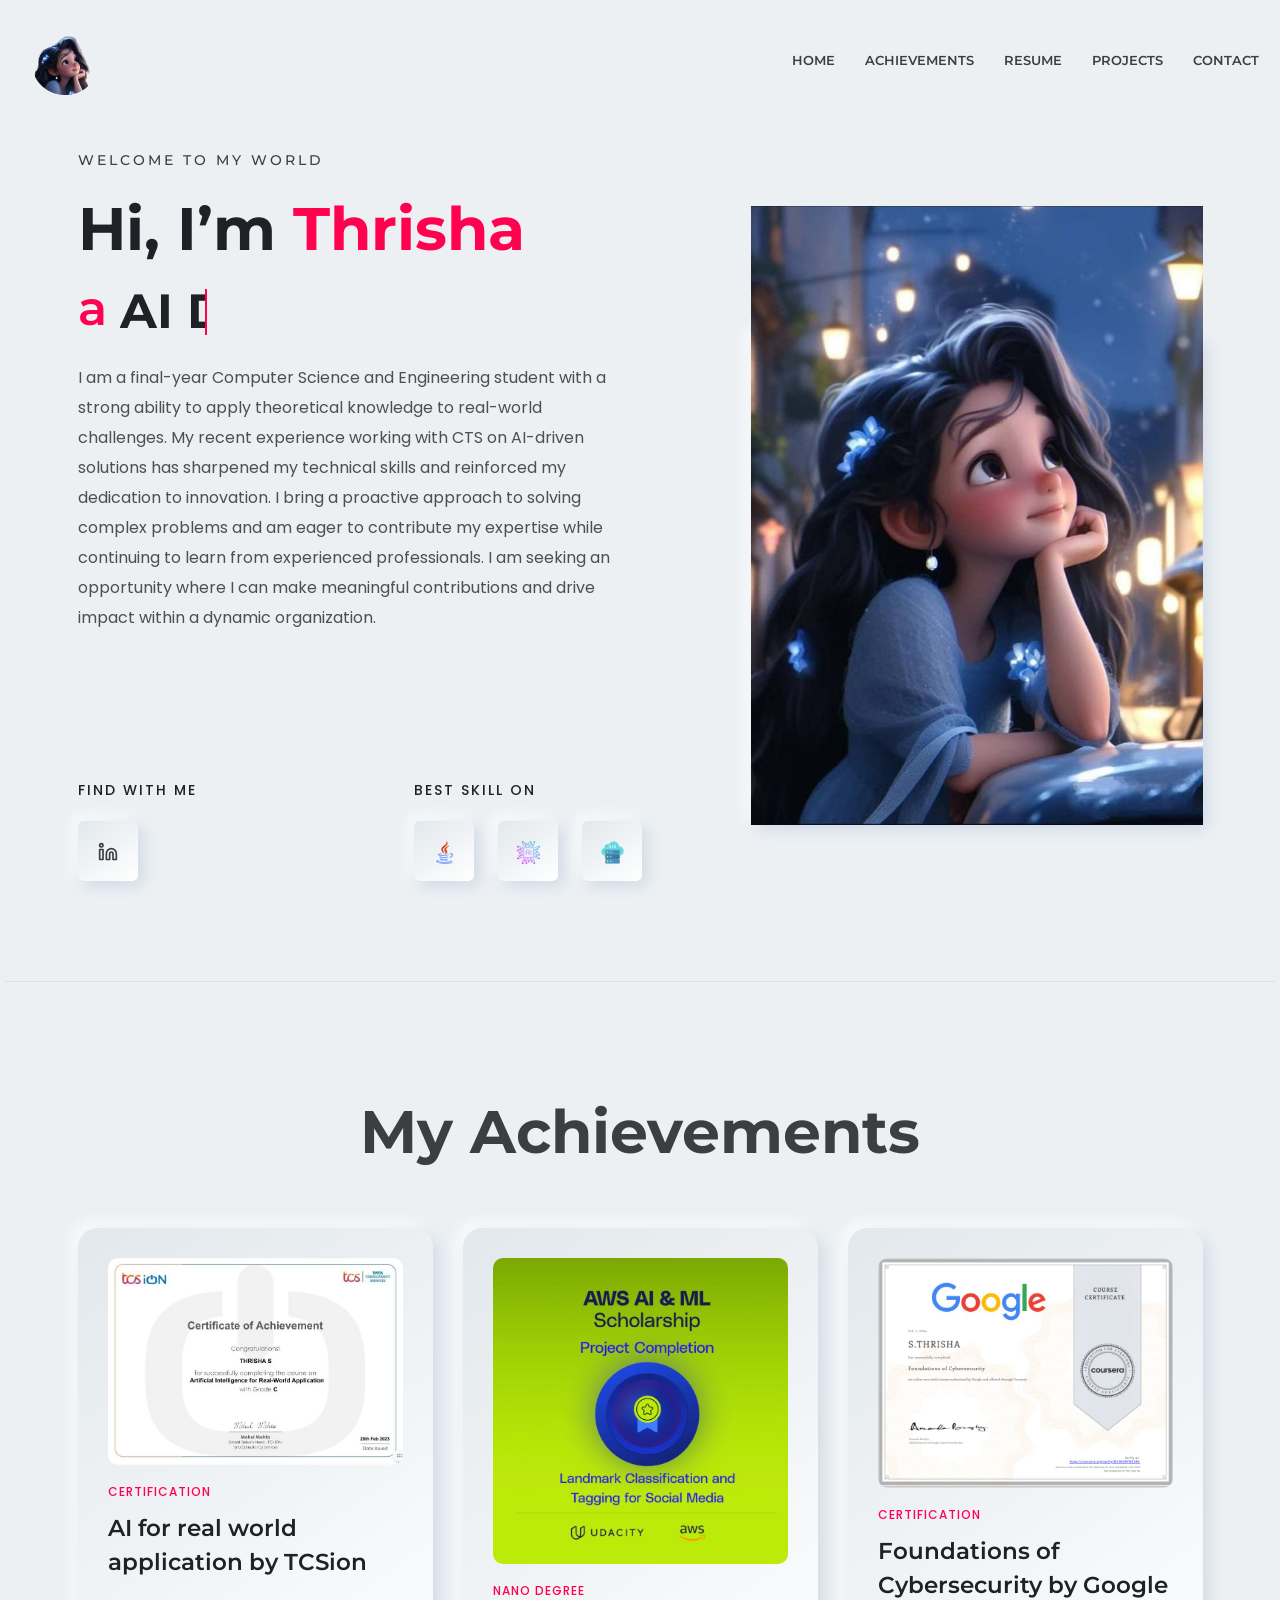
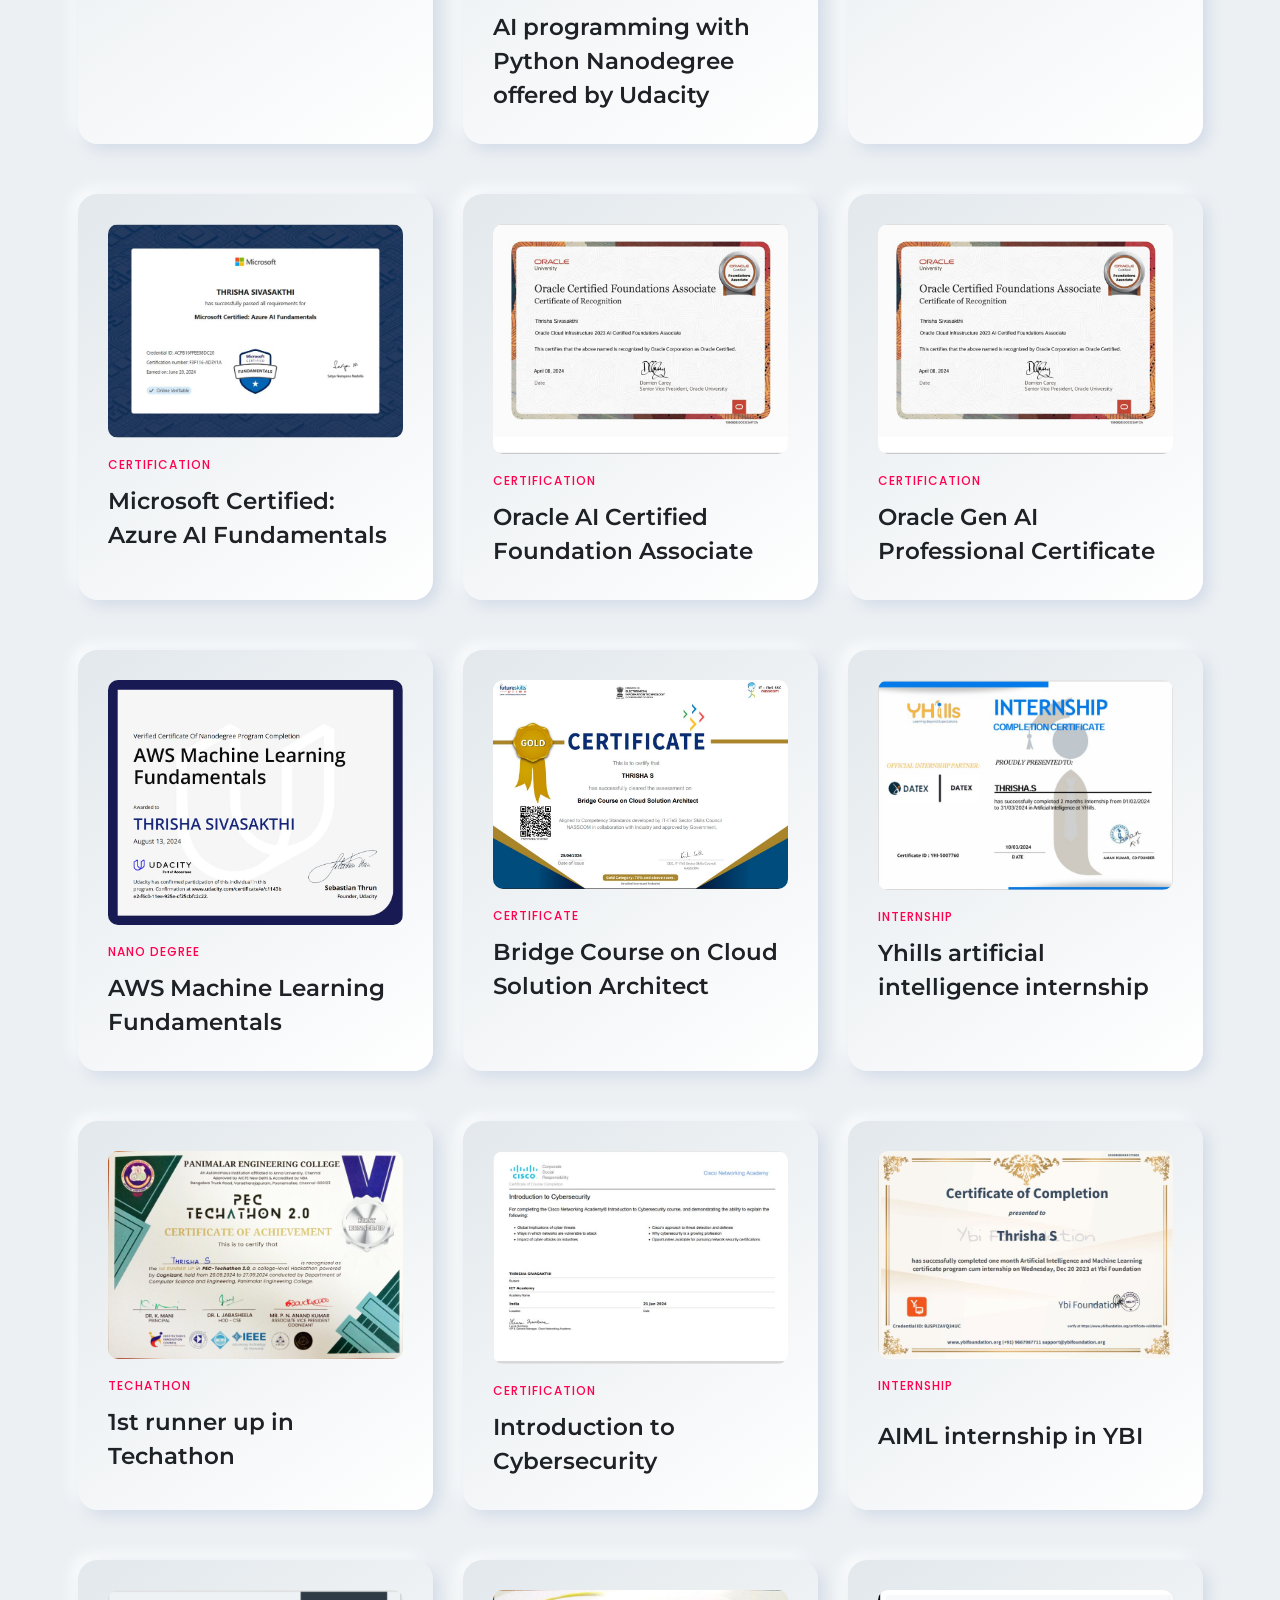
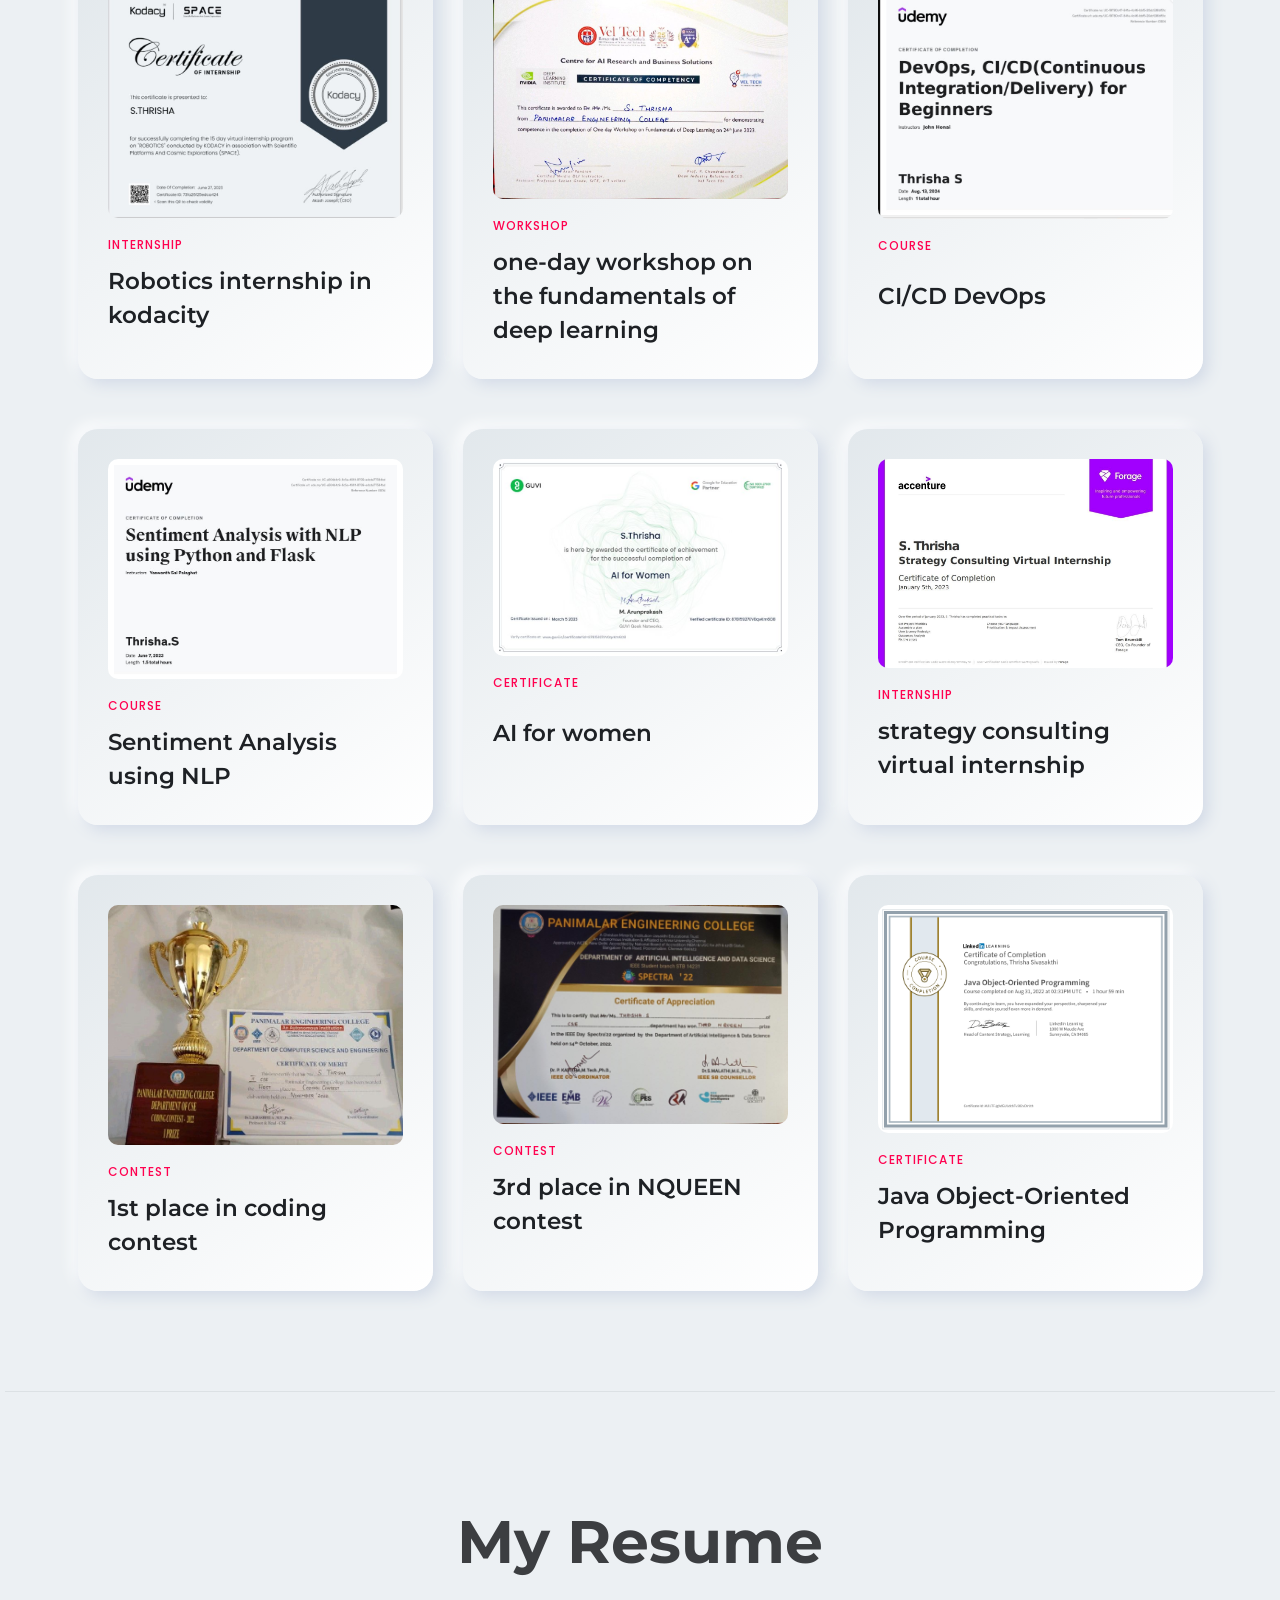
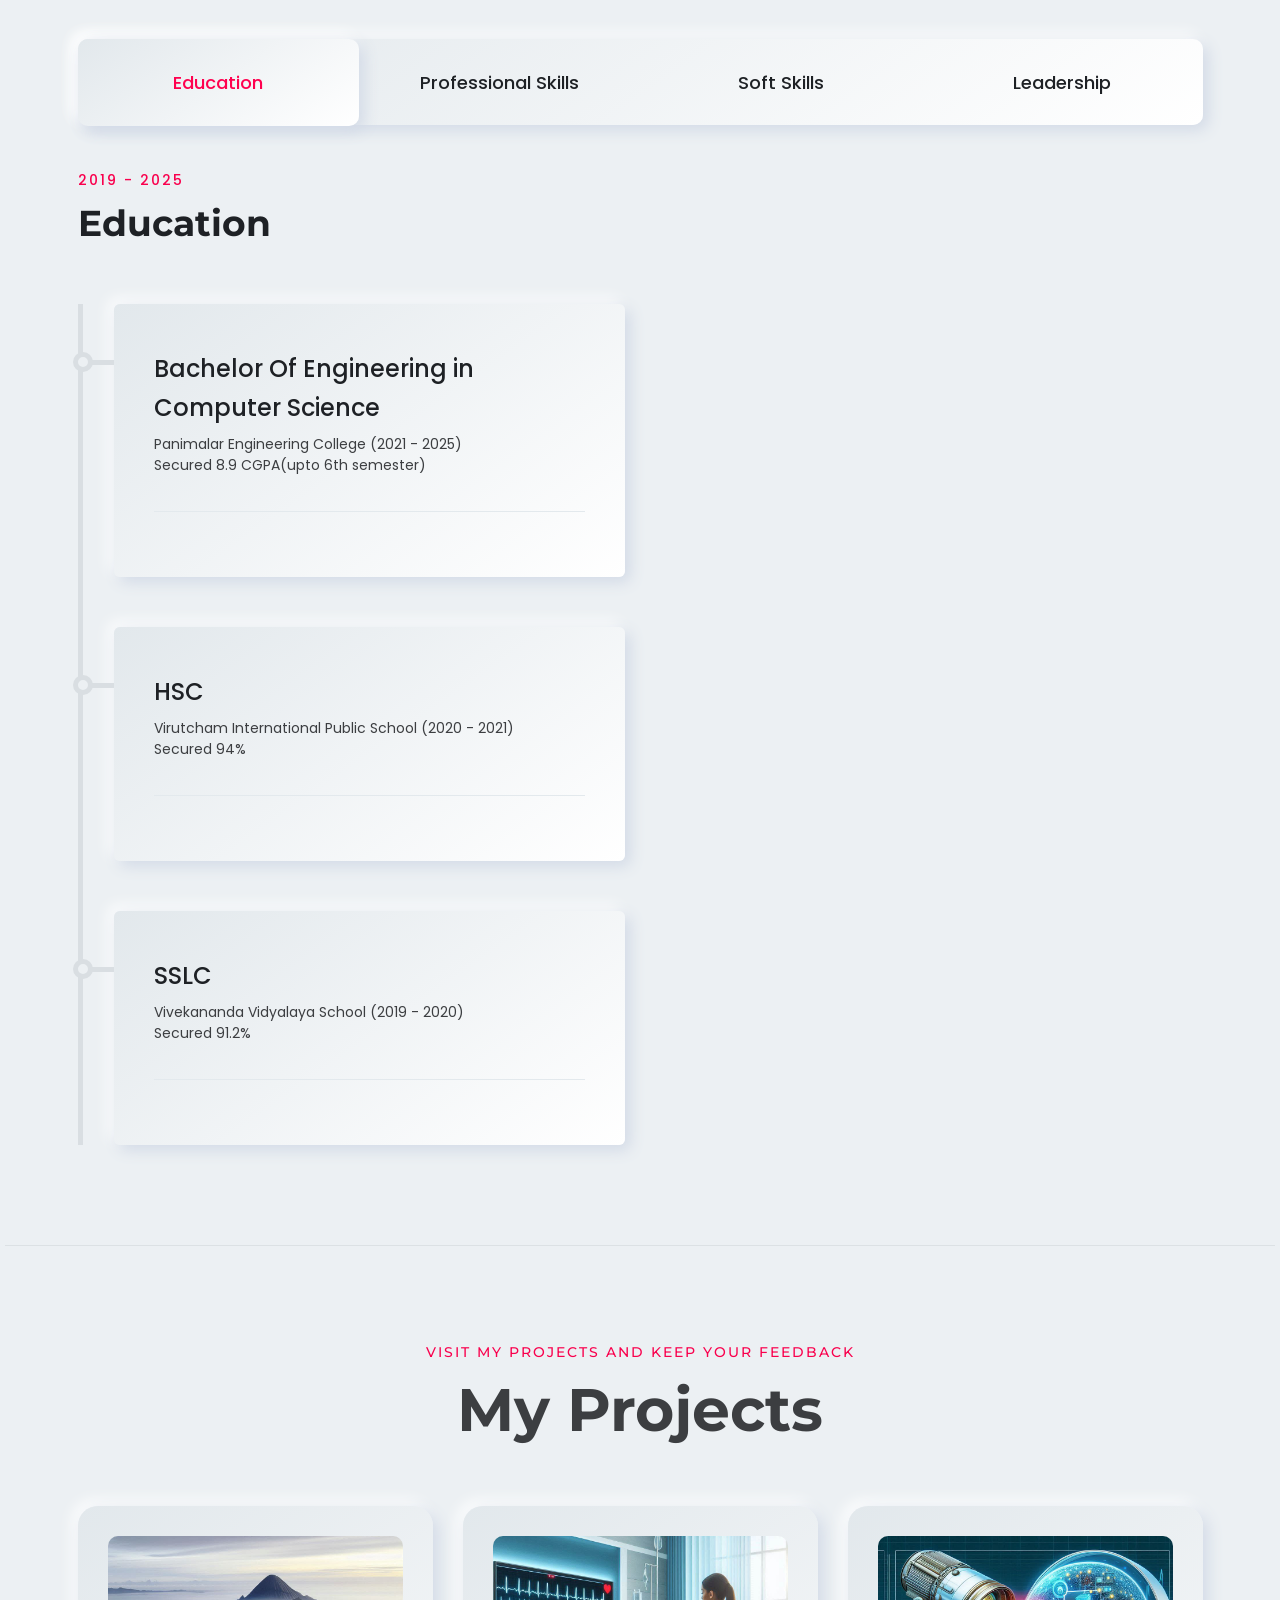
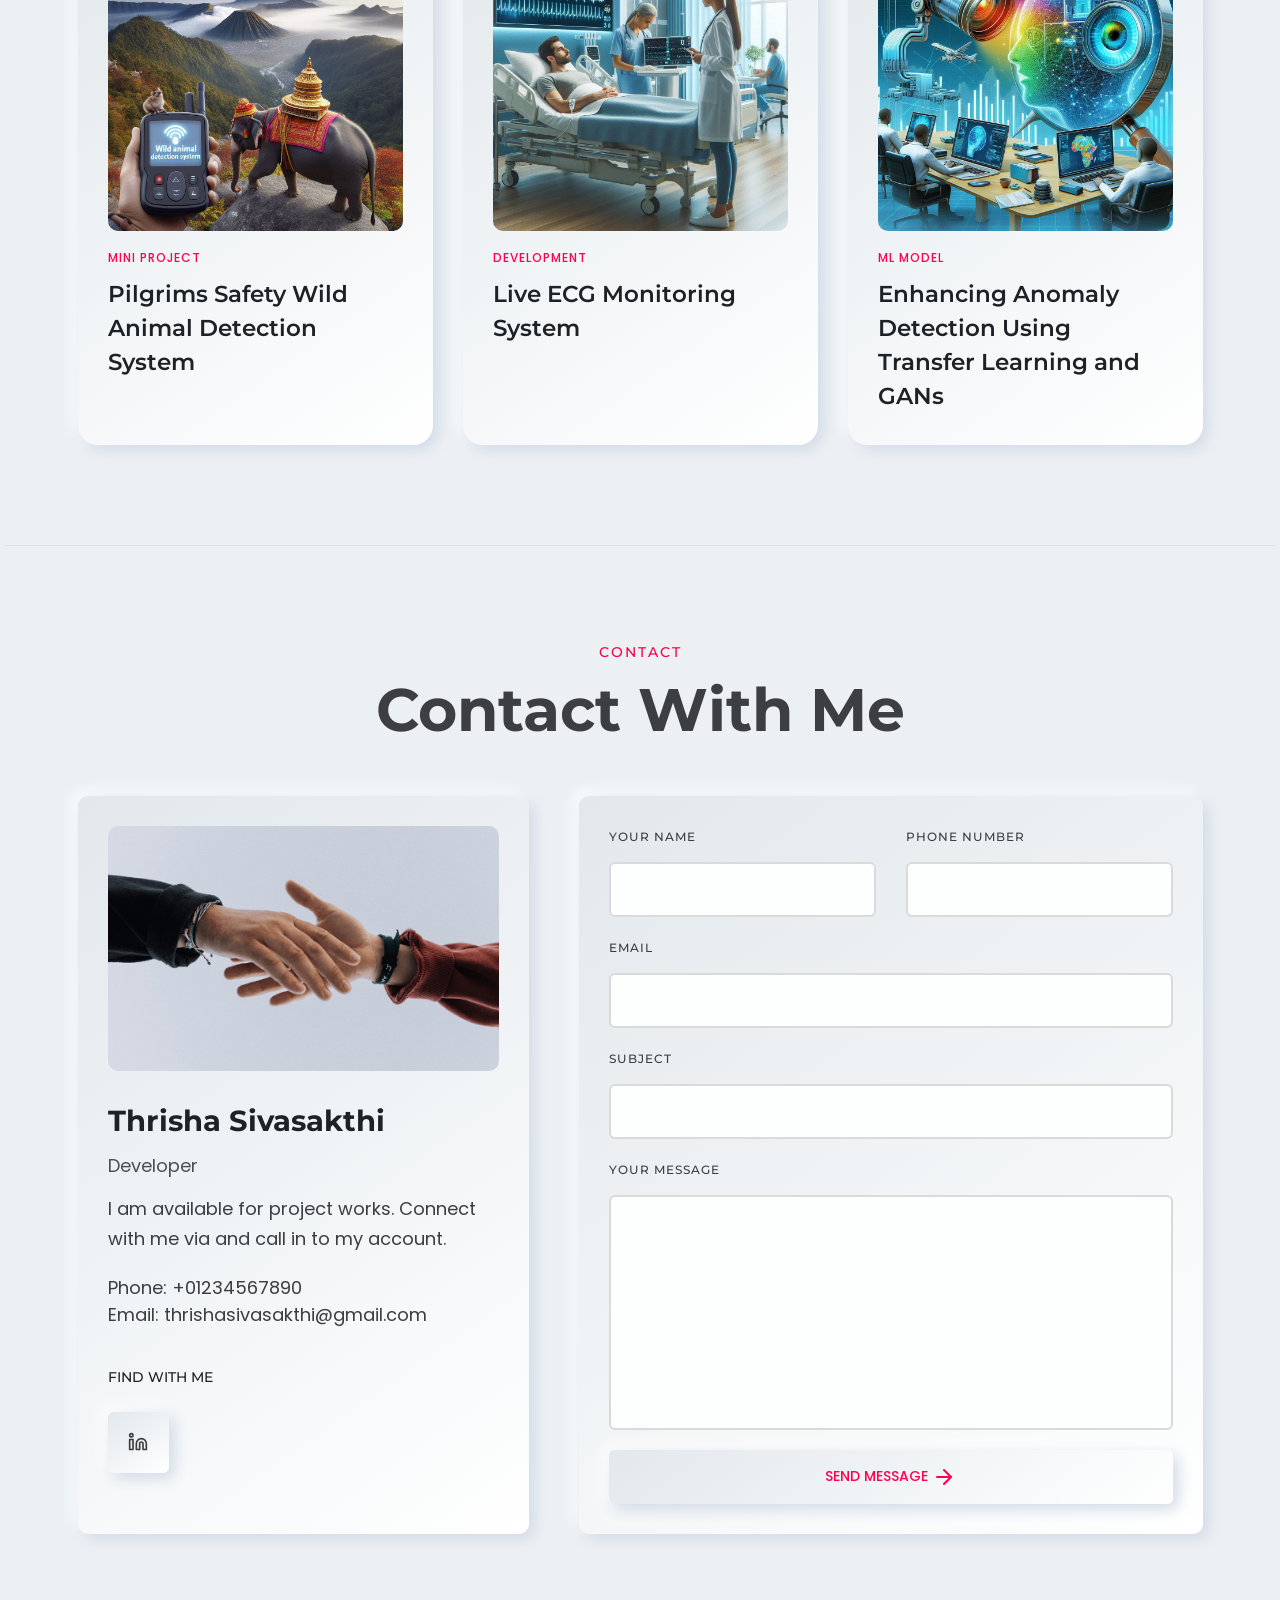
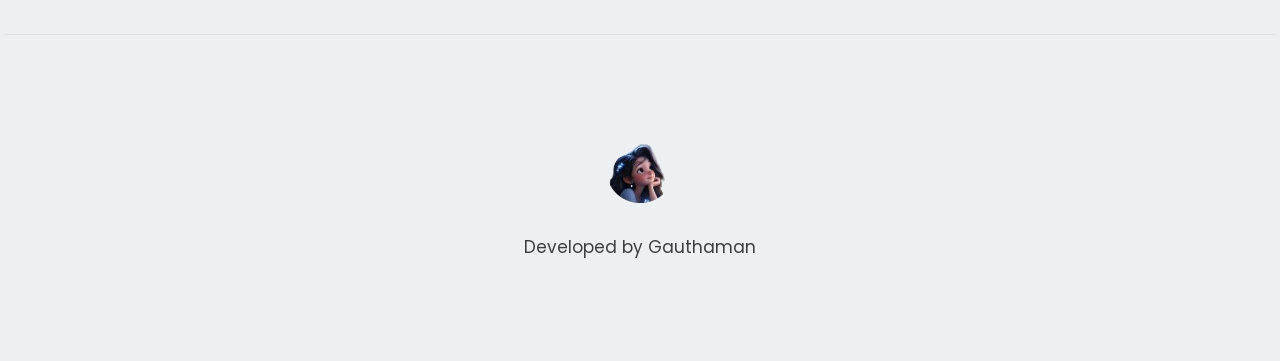
==== commit 3309c54c: "final commit completed portfolio website sucessfully" ====
--- a/index.html
+++ b/index.html
@@ -336,7 +336,7 @@
 
                     <!-- Start Single Portfolio -->
                     <div data-aos="fade-up" data-aos-delay="500" data-aos-once="true" class="col-lg-6 col-xl-4 col-md-6 col-12 mt--50 mt_md--30 mt_sm--30">
-                        <div class="rn-portfolio" data-bs-toggle="modal" data-bs-target="#exampleModalCenter6">
+                        <div class="rn-portfolio" data-bs-toggle="modal" data-bs-target="#exampleModalCenter7">
                             <div class="inner">
                                 <div class="thumbnail">
                                     <a href="javascript:void(0)">
@@ -358,7 +358,7 @@
 
                     <!-- Start Single Portfolio -->
                     <div data-aos="fade-up" data-aos-delay="500" data-aos-once="true" class="col-lg-6 col-xl-4 col-md-6 col-12 mt--50 mt_md--30 mt_sm--30">
-                        <div class="rn-portfolio" data-bs-toggle="modal" data-bs-target="#exampleModalCenter6">
+                        <div class="rn-portfolio" data-bs-toggle="modal" data-bs-target="#exampleModalCenter8">
                             <div class="inner">
                                 <div class="thumbnail">
                                     <a href="javascript:void(0)">
@@ -380,7 +380,7 @@
 
                     <!-- Start Single Portfolio -->
                     <div data-aos="fade-up" data-aos-delay="500" data-aos-once="true" class="col-lg-6 col-xl-4 col-md-6 col-12 mt--50 mt_md--30 mt_sm--30">
-                        <div class="rn-portfolio" data-bs-toggle="modal" data-bs-target="#exampleModalCenter6">
+                        <div class="rn-portfolio" data-bs-toggle="modal" data-bs-target="#exampleModalCenter9">
                             <div class="inner">
                                 <div class="thumbnail">
                                     <a href="javascript:void(0)">
@@ -401,7 +401,7 @@
                     <!-- End Single Portfolio -->
                     <!-- Start Single Portfolio -->
                     <div data-aos="fade-up" data-aos-delay="500" data-aos-once="true" class="col-lg-6 col-xl-4 col-md-6 col-12 mt--50 mt_md--30 mt_sm--30">
-                        <div class="rn-portfolio" data-bs-toggle="modal" data-bs-target="#exampleModalCenter6">
+                        <div class="rn-portfolio" data-bs-toggle="modal" data-bs-target="#exampleModalCenter10">
                             <div class="inner">
                                 <div class="thumbnail">
                                     <a href="javascript:void(0)">
@@ -422,7 +422,7 @@
                     <!-- End Single Portfolio -->
                     <!-- Start Single Portfolio -->
                     <div data-aos="fade-up" data-aos-delay="500" data-aos-once="true" class="col-lg-6 col-xl-4 col-md-6 col-12 mt--50 mt_md--30 mt_sm--30">
-                        <div class="rn-portfolio" data-bs-toggle="modal" data-bs-target="#exampleModalCenter6">
+                        <div class="rn-portfolio" data-bs-toggle="modal" data-bs-target="#exampleModalCenter11">
                             <div class="inner">
                                 <div class="thumbnail">
                                     <a href="javascript:void(0)">
@@ -443,7 +443,7 @@
                     <!-- End Single Portfolio -->
                     <!-- Start Single Portfolio -->
                     <div data-aos="fade-up" data-aos-delay="500" data-aos-once="true" class="col-lg-6 col-xl-4 col-md-6 col-12 mt--50 mt_md--30 mt_sm--30">
-                        <div class="rn-portfolio" data-bs-toggle="modal" data-bs-target="#exampleModalCenter6">
+                        <div class="rn-portfolio" data-bs-toggle="modal" data-bs-target="#exampleModalCenter12">
                             <div class="inner">
                                 <div class="thumbnail">
                                     <a href="javascript:void(0)">
@@ -464,7 +464,7 @@
                     <!-- End Single Portfolio -->
                     <!-- Start Single Portfolio -->
                     <div data-aos="fade-up" data-aos-delay="500" data-aos-once="true" class="col-lg-6 col-xl-4 col-md-6 col-12 mt--50 mt_md--30 mt_sm--30">
-                        <div class="rn-portfolio" data-bs-toggle="modal" data-bs-target="#exampleModalCenter6">
+                        <div class="rn-portfolio" data-bs-toggle="modal" data-bs-target="#exampleModalCenter13">
                             <div class="inner">
                                 <div class="thumbnail">
                                     <a href="javascript:void(0)">
@@ -485,7 +485,7 @@
                     <!-- End Single Portfolio -->
                     <!-- Start Single Portfolio -->
                     <div data-aos="fade-up" data-aos-delay="500" data-aos-once="true" class="col-lg-6 col-xl-4 col-md-6 col-12 mt--50 mt_md--30 mt_sm--30">
-                        <div class="rn-portfolio" data-bs-toggle="modal" data-bs-target="#exampleModalCenter6">
+                        <div class="rn-portfolio" data-bs-toggle="modal" data-bs-target="#exampleModalCenter14">
                             <div class="inner">
                                 <div class="thumbnail">
                                     <a href="javascript:void(0)">
@@ -506,7 +506,7 @@
                     <!-- End Single Portfolio -->
                     <!-- Start Single Portfolio -->
                     <div data-aos="fade-up" data-aos-delay="500" data-aos-once="true" class="col-lg-6 col-xl-4 col-md-6 col-12 mt--50 mt_md--30 mt_sm--30">
-                        <div class="rn-portfolio" data-bs-toggle="modal" data-bs-target="#exampleModalCenter6">
+                        <div class="rn-portfolio" data-bs-toggle="modal" data-bs-target="#exampleModalCenter15">
                             <div class="inner">
                                 <div class="thumbnail">
                                     <a href="javascript:void(0)">
@@ -527,7 +527,7 @@
                     <!-- End Single Portfolio -->
                     <!-- Start Single Portfolio -->
                     <div data-aos="fade-up" data-aos-delay="500" data-aos-once="true" class="col-lg-6 col-xl-4 col-md-6 col-12 mt--50 mt_md--30 mt_sm--30">
-                        <div class="rn-portfolio" data-bs-toggle="modal" data-bs-target="#exampleModalCenter6">
+                        <div class="rn-portfolio" data-bs-toggle="modal" data-bs-target="#exampleModalCenter16">
                             <div class="inner">
                                 <div class="thumbnail">
                                     <a href="javascript:void(0)">
@@ -548,7 +548,7 @@
                     <!-- End Single Portfolio -->
                     <!-- Start Single Portfolio -->
                     <div data-aos="fade-up" data-aos-delay="500" data-aos-once="true" class="col-lg-6 col-xl-4 col-md-6 col-12 mt--50 mt_md--30 mt_sm--30">
-                        <div class="rn-portfolio" data-bs-toggle="modal" data-bs-target="#exampleModalCenter6">
+                        <div class="rn-portfolio" data-bs-toggle="modal" data-bs-target="#exampleModalCenter17">
                             <div class="inner">
                                 <div class="thumbnail">
                                     <a href="javascript:void(0)">
@@ -569,7 +569,7 @@
                     <!-- End Single Portfolio -->
                     <!-- Start Single Portfolio -->
                     <div data-aos="fade-up" data-aos-delay="500" data-aos-once="true" class="col-lg-6 col-xl-4 col-md-6 col-12 mt--50 mt_md--30 mt_sm--30">
-                        <div class="rn-portfolio" data-bs-toggle="modal" data-bs-target="#exampleModalCenter6">
+                        <div class="rn-portfolio" data-bs-toggle="modal" data-bs-target="#exampleModalCenter18">
                             <div class="inner">
                                 <div class="thumbnail">
                                     <a href="javascript:void(0)">
@@ -590,7 +590,7 @@
                     <!-- End Single Portfolio -->
                     <!-- Start Single Portfolio -->
                     <div data-aos="fade-up" data-aos-delay="500" data-aos-once="true" class="col-lg-6 col-xl-4 col-md-6 col-12 mt--50 mt_md--30 mt_sm--30">
-                        <div class="rn-portfolio" data-bs-toggle="modal" data-bs-target="#exampleModalCenter6">
+                        <div class="rn-portfolio" data-bs-toggle="modal" data-bs-target="#exampleModalCenter19">
                             <div class="inner">
                                 <div class="thumbnail">
                                     <a href="javascript:void(0)">
@@ -611,7 +611,7 @@
                     <!-- End Single Portfolio -->
                     <!-- Start Single Portfolio -->
                     <div data-aos="fade-up" data-aos-delay="500" data-aos-once="true" class="col-lg-6 col-xl-4 col-md-6 col-12 mt--50 mt_md--30 mt_sm--30">
-                        <div class="rn-portfolio" data-bs-toggle="modal" data-bs-target="#exampleModalCenter6">
+                        <div class="rn-portfolio" data-bs-toggle="modal" data-bs-target="#exampleModalCenter20">
                             <div class="inner">
                                 <div class="thumbnail">
                                     <a href="javascript:void(0)">
@@ -632,7 +632,7 @@
                     <!-- End Single Portfolio -->
                     <!-- Start Single Portfolio -->
                     <div data-aos="fade-up" data-aos-delay="500" data-aos-once="true" class="col-lg-6 col-xl-4 col-md-6 col-12 mt--50 mt_md--30 mt_sm--30">
-                        <div class="rn-portfolio" data-bs-toggle="modal" data-bs-target="#exampleModalCenter6">
+                        <div class="rn-portfolio" data-bs-toggle="modal" data-bs-target="#exampleModalCenter21">
                             <div class="inner">
                                 <div class="thumbnail">
                                     <a href="javascript:void(0)">
@@ -663,7 +663,7 @@
                 <div class="row">
                     <div class="col-lg-12">
                         <div class="section-title text-center">
-                            <span class="subtitle">7+ Years of Experience</span>
+                        <!--<span class="subtitle">7+ Years of Experience</span>-->
                             <h2 class="title">My Resume</h2>
                         </div>
                     </div>
@@ -679,10 +679,10 @@
                                     Skills</a>
                             </li>
                             <li class="nav-item">
-                                <a class="nav-link" id="experience-tab" data-bs-toggle="tab" href="#experience" role="tab" aria-controls="experience" aria-selected="false">experience</a>
+                                <a class="nav-link" id="experience-tab" data-bs-toggle="tab" href="#experience" role="tab" aria-controls="experience" aria-selected="false">Soft Skills</a>
                             </li>
                             <li class="nav-item">
-                                <a class="nav-link" id="interview-tab" data-bs-toggle="tab" href="#interview" role="tab" aria-controls="interview" aria-selected="false">interview</a>
+                                <a class="nav-link" id="interview-tab" data-bs-toggle="tab" href="#interview" role="tab" aria-controls="interview" aria-selected="false">Leadership</a>
                             </li>
                         </ul>
 
@@ -748,14 +748,14 @@
                                         <!-- End Skill List Area  -->
 
                                         <!-- Start Skill List Area 2nd  -->
-                                        <div class="col-lg-6 col-md-12 col-12 mt_md--60 mt_sm--60">
+                                        <!-- <div class="col-lg-6 col-md-12 col-12 mt_md--60 mt_sm--60">
                                             <div class="content">
                                                 <span class="subtitle">2007 - 2010</span>
                                                 <h4 class="maintitle">Job Experience</h4>
                                                 <div class="experience-list">
-
+ -->
                                                     <!-- Start Single List  -->
-                                                    <div class="resume-single-list">
+                                                    <!-- <div class="resume-single-list">
                                                         <div class="inner">
                                                             <div class="heading">
                                                                 <div class="title">
@@ -771,11 +771,11 @@
                                                                 Phasellus sed mauris hendrerit, laoreet sem in, lobortis
                                                                 mauris hendrerit ante.</p>
                                                         </div>
-                                                    </div>
+                                                    </div> -->
                                                     <!-- End Single List  -->
 
                                                     <!-- Start Single List  -->
-                                                    <div class="resume-single-list">
+                                                    <!-- <div class="resume-single-list">
                                                         <div class="inner">
                                                             <div class="heading">
                                                                 <div class="title">
@@ -791,11 +791,11 @@
                                                                 Phasellus sed mauris hendrerit, laoreet sem in, lobortis
                                                                 mauris hendrerit ante.</p>
                                                         </div>
-                                                    </div>
+                                                    </div> -->
                                                     <!-- End Single List  -->
 
                                                     <!-- Start Single List  -->
-                                                    <div class="resume-single-list">
+                                                    <!-- <div class="resume-single-list">
                                                         <div class="inner">
                                                             <div class="heading">
                                                                 <div class="title">
@@ -812,12 +812,12 @@
                                                                 Phasellus sed mauris hendrerit, laoreet sem in, lobortis
                                                                 mauris hendrerit ante.</p>
                                                         </div>
-                                                    </div>
+                                                    </div> -->
                                                     <!-- End Single List  -->
 
-                                                </div>
+                                                <!-- </div>
                                             </div>
-                                        </div>
+                                        </div> -->
                                         <!-- End Skill List Area  -->
                                     </div>
                                 </div>
@@ -833,11 +833,11 @@
                                         <div class="col-lg-6 col-md-6 col-12">
                                             <div class="progress-wrapper">
                                                 <div class="content">
-                                                    <span class="subtitle">Features</span>
-                                                    <h4 class="maintitle">Design Skill</h4>
+                                                    <!-- <span class="subtitle">Features</span> -->
+                                                    <h4 class="maintitle">Data Analysis Skills</h4>
                                                     <!-- Start Single Progress Charts -->
                                                     <div class="progress-charts">
-                                                        <h6 class="heading heading-h6">PHOTOSHOT</h6>
+                                                        <h6 class="heading heading-h6">PANDAS</h6>
                                                         <div class="progress">
                                                             <div class="progress-bar wow fadeInLeft" data-wow-duration="0.5s" data-wow-delay=".3s" role="progressbar" style="width: 100%" aria-valuenow="85" aria-valuemin="0" aria-valuemax="100"><span
                                                             class="percent-label">100%</span></div>
@@ -847,7 +847,7 @@
 
                                                     <!-- Start Single Progress Charts -->
                                                     <div class="progress-charts">
-                                                        <h6 class="heading heading-h6">FIGMA</h6>
+                                                        <h6 class="heading heading-h6">NUMPY</h6>
                                                         <div class="progress">
                                                             <div class="progress-bar wow fadeInLeft" data-wow-duration="0.6s" data-wow-delay=".4s" role="progressbar" style="width: 95%" aria-valuenow="85" aria-valuemin="0" aria-valuemax="100"><span
                                                             class="percent-label">95%</span></div>
@@ -857,27 +857,27 @@
 
                                                     <!-- Start Single Progress Charts -->
                                                     <div class="progress-charts">
-                                                        <h6 class="heading heading-h6">ADOBE XD</h6>
+                                                        <h6 class="heading heading-h6">MATPLOTLIB</h6>
                                                         <div class="progress">
-                                                            <div class="progress-bar wow fadeInLeft" data-wow-duration="0.7s" data-wow-delay=".5s" role="progressbar" style="width: 60%" aria-valuenow="85" aria-valuemin="0" aria-valuemax="100"><span
-                                                            class="percent-label">60%</span></div>
+                                                            <div class="progress-bar wow fadeInLeft" data-wow-duration="0.7s" data-wow-delay=".5s" role="progressbar" style="width: 80%" aria-valuenow="85" aria-valuemin="0" aria-valuemax="100"><span
+                                                            class="percent-label">80%</span></div>
                                                         </div>
                                                     </div>
                                                     <!-- End Single Progress Charts -->
 
                                                     <!-- Start Single Progress Charts -->
                                                     <div class="progress-charts">
-                                                        <h6 class="heading heading-h6">ADOBE ILLUSTRATOR</h6>
+                                                        <h6 class="heading heading-h6">SEABORN</h6>
                                                         <div class="progress">
-                                                            <div class="progress-bar wow fadeInLeft" data-wow-duration="0.8s" data-wow-delay=".6s" role="progressbar" style="width: 70%" aria-valuenow="85" aria-valuemin="0" aria-valuemax="100"><span
-                                                            class="percent-label">70%</span></div>
+                                                            <div class="progress-bar wow fadeInLeft" data-wow-duration="0.8s" data-wow-delay=".6s" role="progressbar" style="width: 85%" aria-valuenow="85" aria-valuemin="0" aria-valuemax="100"><span
+                                                            class="percent-label">85%</span></div>
                                                         </div>
                                                     </div>
                                                     <!-- End Single Progress Charts -->
 
                                                     <!-- Start Single Progress Charts -->
                                                     <div class="progress-charts">
-                                                        <h6 class="heading heading-h6">DESIGN</h6>
+                                                        <h6 class="heading heading-h6">SCIPY</h6>
                                                         <div class="progress">
                                                             <div class="progress-bar wow fadeInLeft" data-wow-duration="0.9s" data-wow-delay=".7s" role="progressbar" style="width: 90%" aria-valuenow="85" aria-valuemin="0" aria-valuemax="100"><span
                                                             class="percent-label">90%</span></div>
@@ -894,31 +894,31 @@
                                         <div class="col-lg-6 col-md-6 col-12 mt_sm--60">
                                             <div class="progress-wrapper">
                                                 <div class="content">
-                                                    <span class="subtitle">Features</span>
-                                                    <h4 class="maintitle">Development Skill</h4>
+                                                    <!-- <span class="subtitle">Features</span> -->
+                                                    <h4 class="maintitle">Programming Skills</h4>
                                                     <!-- Start Single Progress Charts -->
                                                     <div class="progress-charts">
-                                                        <h6 class="heading heading-h6">HTML</h6>
+                                                        <h6 class="heading heading-h6">JAVA</h6>
                                                         <div class="progress">
-                                                            <div class="progress-bar wow fadeInLeft" data-wow-duration="0.5s" data-wow-delay=".3s" role="progressbar" style="width: 85%" aria-valuenow="85" aria-valuemin="0" aria-valuemax="100"><span
-                                                            class="percent-label">85%</span></div>
+                                                            <div class="progress-bar wow fadeInLeft" data-wow-duration="0.5s" data-wow-delay=".3s" role="progressbar" style="width: 95%" aria-valuenow="85" aria-valuemin="0" aria-valuemax="100"><span
+                                                            class="percent-label">95%</span></div>
                                                         </div>
                                                     </div>
                                                     <!-- End Single Progress Charts -->
 
                                                     <!-- Start Single Progress Charts -->
                                                     <div class="progress-charts">
-                                                        <h6 class="heading heading-h6">CSS</h6>
+                                                        <h6 class="heading heading-h6">PYTHON</h6>
                                                         <div class="progress">
-                                                            <div class="progress-bar wow fadeInLeft" data-wow-duration="0.6s" data-wow-delay=".4s" role="progressbar" style="width: 80%" aria-valuenow="85" aria-valuemin="0" aria-valuemax="100"><span
-                                                            class="percent-label">80%</span></div>
+                                                            <div class="progress-bar wow fadeInLeft" data-wow-duration="0.6s" data-wow-delay=".4s" role="progressbar" style="width: 92%" aria-valuenow="85" aria-valuemin="0" aria-valuemax="100"><span
+                                                            class="percent-label">92%</span></div>
                                                         </div>
                                                     </div>
                                                     <!-- End Single Progress Charts -->
 
                                                     <!-- Start Single Progress Charts -->
                                                     <div class="progress-charts">
-                                                        <h6 class="heading heading-h6">JAVASCRIPT</h6>
+                                                        <h6 class="heading heading-h6">C</h6>
                                                         <div class="progress">
                                                             <div class="progress-bar wow fadeInLeft" data-wow-duration="0.7s" data-wow-delay=".5s" role="progressbar" style="width: 90%" aria-valuenow="85" aria-valuemin="0" aria-valuemax="100"><span
                                                             class="percent-label">90%</span></div>
@@ -928,20 +928,20 @@
 
                                                     <!-- Start Single Progress Charts -->
                                                     <div class="progress-charts">
-                                                        <h6 class="heading heading-h6">SOFTWARE</h6>
+                                                        <h6 class="heading heading-h6">MYSQL</h6>
                                                         <div class="progress">
-                                                            <div class="progress-bar wow fadeInLeft" data-wow-duration="0.8s" data-wow-delay=".6s" role="progressbar" style="width: 75%" aria-valuenow="85" aria-valuemin="0" aria-valuemax="100"><span
-                                                            class="percent-label">75%</span></div>
+                                                            <div class="progress-bar wow fadeInLeft" data-wow-duration="0.8s" data-wow-delay=".6s" role="progressbar" style="width: 85%" aria-valuenow="85" aria-valuemin="0" aria-valuemax="100"><span
+                                                            class="percent-label">85%</span></div>
                                                         </div>
                                                     </div>
                                                     <!-- End Single Progress Charts -->
 
                                                     <!-- Start Single Progress Charts -->
                                                     <div class="progress-charts">
-                                                        <h6 class="heading heading-h6">PLUGIN</h6>
+                                                        <h6 class="heading heading-h6">PROLOG</h6>
                                                         <div class="progress">
-                                                            <div class="progress-bar wow fadeInLeft" data-wow-duration="0.9s" data-wow-delay=".7s" role="progressbar" style="width: 70%" aria-valuenow="85" aria-valuemin="0" aria-valuemax="100"><span
-                                                            class="percent-label">70%</span></div>
+                                                            <div class="progress-bar wow fadeInLeft" data-wow-duration="0.9s" data-wow-delay=".7s" role="progressbar" style="width: 80%" aria-valuenow="85" aria-valuemin="0" aria-valuemax="100"><span
+                                                            class="percent-label">80%</span></div>
                                                         </div>
                                                     </div>
                                                     <!-- End Single Progress Charts -->
@@ -960,150 +960,128 @@
                             <div class="tab-pane fade" id="experience" role="tabpanel" aria-labelledby="experience-tab">
                                 <div class="personal-experience-inner mt--40">
                                     <div class="row">
-                                        <!-- Start Skill List Area  -->
-                                        <div class="col-lg-6 col-md-12 col-12">
-                                            <div class="content">
-                                                <span class="subtitle">2007 - 2010</span>
-                                                <h4 class="maintitle">Education Quality</h4>
-                                                <div class="experience-list">
-
-                                                    <!-- Start Single List  -->
-                                                    <div class="resume-single-list">
-                                                        <div class="inner">
-                                                            <div class="heading">
-                                                                <div class="title">
-                                                                    <h4>Personal Portfolio April Fools</h4>
-                                                                    <span>University of DVI (1997 - 2001)</span>
-                                                                </div>
-                                                                <div class="date-of-time">
-                                                                    <span>4.30/5</span>
-                                                                </div>
-                                                            </div>
-                                                            <p class="description">The education should be very
-                                                                interactual. Ut tincidunt est ac dolor aliquam sodales.
-                                                                Phasellus sed mauris hendrerit, laoreet sem in, lobortis
-                                                                mauris hendrerit ante.</p>
-                                                        </div>
-                                                    </div>
-                                                    <!-- End Single List  -->
-
-                                                    <!-- Start Single List  -->
-                                                    <div class="resume-single-list">
-                                                        <div class="inner">
-                                                            <div class="heading">
-                                                                <div class="title">
-                                                                    <h4> Examples Of Personal Portfolio</h4>
-                                                                    <span>College of Studies (2000 - 2002)</span>
-                                                                </div>
-                                                                <div class="date-of-time">
-                                                                    <span>4.50/5</span>
-                                                                </div>
-                                                            </div>
-                                                            <p class="description">Maecenas finibus nec sem ut
-                                                                imperdiet. Ut tincidunt est ac dolor aliquam sodales.
-                                                                Phasellus sed mauris hendrerit, laoreet sem in, lobortis
-                                                                mauris hendrerit ante.</p>
-                                                        </div>
-                                                    </div>
-                                                    <!-- End Single List  -->
-
-                                                    <!-- Start Single List  -->
-                                                    <div class="resume-single-list">
-                                                        <div class="inner">
-                                                            <div class="heading">
-                                                                <div class="title">
-                                                                    <h4>Tips For Personal Portfolio</h4>
-                                                                    <span>University of Studies (1997 - 2001)</span>
-                                                                </div>
-                                                                <div class="date-of-time">
-                                                                    <span>4.80/5</span>
-                                                                </div>
-                                                            </div>
-                                                            <p class="description"> If you are going to use a passage.
-                                                                Ut tincidunt est ac dolor aliquam sodales.
-                                                                Phasellus sed mauris hendrerit, laoreet sem in, lobortis
-                                                                mauris hendrerit ante.</p>
-                                                        </div>
-                                                    </div>
-                                                    <!-- End Single List  -->
+                                        <!-- Start Single Progressbar  -->
+                                        <div class="col-lg-6 col-md-6 col-12">
+                                            <div class="progress-wrapper">
+                                                <div class="content">
+                                                    <!-- <span class="subtitle">Features</span> -->
+                                                    <h4 class="maintitle"> </h4>
+                                                    <!-- Start Single Progress Charts -->
+                                                    <div class="progress-charts">
+                                                        <h6 class="heading heading-h6">EFFECTIVE COMMUNICATION</h6>
+                                                        <div class="progress">
+                                                            <div class="progress-bar wow fadeInLeft" data-wow-duration="0.5s" data-wow-delay=".3s" role="progressbar" style="width: 100%" aria-valuenow="85" aria-valuemin="0" aria-valuemax="100"><span
+                                                            class="percent-label">100%</span></div>
+                                                        </div>
+                                                    </div>
+                                                    <!-- End Single Progress Charts -->
+
+                                                    <!-- Start Single Progress Charts -->
+                                                    <div class="progress-charts">
+                                                        <h6 class="heading heading-h6">PROBLEM SOLVING</h6>
+                                                        <div class="progress">
+                                                            <div class="progress-bar wow fadeInLeft" data-wow-duration="0.6s" data-wow-delay=".4s" role="progressbar" style="width: 95%" aria-valuenow="85" aria-valuemin="0" aria-valuemax="100"><span
+                                                            class="percent-label">95%</span></div>
+                                                        </div>
+                                                    </div>
+                                                    <!-- End Single Progress Charts -->
+
+                                                    <!-- Start Single Progress Charts -->
+                                                    <div class="progress-charts">
+                                                        <h6 class="heading heading-h6">TEAMWORK</h6>
+                                                        <div class="progress">
+                                                            <div class="progress-bar wow fadeInLeft" data-wow-duration="0.7s" data-wow-delay=".5s" role="progressbar" style="width: 98%" aria-valuenow="85" aria-valuemin="0" aria-valuemax="100"><span
+                                                            class="percent-label">98%</span></div>
+                                                        </div>
+                                                    </div>
+                                                    <!-- End Single Progress Charts -->
+
+                                                    <!-- Start Single Progress Charts -->
+                                                    <div class="progress-charts">
+                                                        <h6 class="heading heading-h6">ADAPTABILITY</h6>
+                                                        <div class="progress">
+                                                            <div class="progress-bar wow fadeInLeft" data-wow-duration="0.8s" data-wow-delay=".6s" role="progressbar" style="width: 90%" aria-valuenow="85" aria-valuemin="0" aria-valuemax="100"><span
+                                                            class="percent-label">90%</span></div>
+                                                        </div>
+                                                    </div>
+                                                    <!-- End Single Progress Charts -->
+
+                                                    <!-- Start Single Progress Charts -->
+                                                    <div class="progress-charts">
+                                                        <h6 class="heading heading-h6">TIME MANAGEMENT</h6>
+                                                        <div class="progress">
+                                                            <div class="progress-bar wow fadeInLeft" data-wow-duration="0.9s" data-wow-delay=".7s" role="progressbar" style="width: 90%" aria-valuenow="85" aria-valuemin="0" aria-valuemax="100"><span
+                                                            class="percent-label">90%</span></div>
+                                                        </div>
+                                                    </div>
+                                                    <!-- End Single Progress Charts -->
 
                                                 </div>
                                             </div>
                                         </div>
-                                        <!-- End Skill List Area  -->
-
-                                        <!-- Start Skill List Area 2nd  -->
-                                        <div class="col-lg-6 col-md-12 col-12 mt_md--60 mt_sm--60">
-                                            <div class="content">
-                                                <span class="subtitle">2007 - 2010</span>
-                                                <h4 class="maintitle">Job Experience</h4>
-                                                <div class="experience-list">
-
-                                                    <!-- Start Single List  -->
-                                                    <div class="resume-single-list">
-                                                        <div class="inner">
-                                                            <div class="heading">
-                                                                <div class="title">
-                                                                    <h4>Diploma in Web Development</h4>
-                                                                    <span>BSE In CSE (2004 - 2008)</span>
-                                                                </div>
-                                                                <div class="date-of-time">
-                                                                    <span>4.70/5</span>
-                                                                </div>
-                                                            </div>
-                                                            <p class="description">Contrary to popular belief. Ut
-                                                                tincidunt est ac dolor aliquam sodales.
-                                                                Phasellus sed mauris hendrerit, laoreet sem in, lobortis
-                                                                mauris hendrerit ante.</p>
-                                                        </div>
-                                                    </div>
-                                                    <!-- End Single List  -->
-
-                                                    <!-- Start Single List  -->
-                                                    <div class="resume-single-list">
-                                                        <div class="inner">
-                                                            <div class="heading">
-                                                                <div class="title">
-                                                                    <h4>The Personal Portfolio Mystery</h4>
-                                                                    <span>Job at Rainbow-Themes (2008 - 2016)</span>
-                                                                </div>
-                                                                <div class="date-of-time">
-                                                                    <span>4.95/5</span>
-                                                                </div>
-                                                            </div>
-                                                            <p class="description">Generate Lorem Ipsum which looks. Ut
-                                                                tincidunt est ac dolor aliquam sodales.
-                                                                Phasellus sed mauris hendrerit, laoreet sem in, lobortis
-                                                                mauris hendrerit ante.</p>
-                                                        </div>
-                                                    </div>
-                                                    <!-- End Single List  -->
-
-                                                    <!-- Start Single List  -->
-                                                    <div class="resume-single-list">
-                                                        <div class="inner">
-                                                            <div class="heading">
-                                                                <div class="title">
-                                                                    <h4>Diploma in Computer Science</h4>
-                                                                    <span>Works at Plugin Development (2016 -
-                                                                2020)</span>
-                                                                </div>
-                                                                <div class="date-of-time">
-                                                                    <span>5.00/5</span>
-                                                                </div>
-                                                            </div>
-                                                            <p class="description">Maecenas finibus nec sem ut
-                                                                imperdiet. Ut tincidunt est ac dolor aliquam sodales.
-                                                                Phasellus sed mauris hendrerit, laoreet sem in, lobortis
-                                                                mauris hendrerit ante.</p>
-                                                        </div>
-                                                    </div>
-                                                    <!-- End Single List  -->
+                                        <!-- End Single Progressbar  -->
+
+                                        <!-- Start Single Progressbar  -->
+                                        <div class="col-lg-6 col-md-6 col-12">
+                                            <div class="progress-wrapper">
+                                                <div class="content">
+                                                    <!-- <span class="subtitle">Features</span> -->
+                                                    <h4 class="maintitle"> </h4>
+                                                    <!-- Start Single Progress Charts -->
+                                                    <div class="progress-charts">
+                                                        <h6 class="heading heading-h6">CRITICAL THINKING</h6>
+                                                        <div class="progress">
+                                                            <div class="progress-bar wow fadeInLeft" data-wow-duration="0.5s" data-wow-delay=".3s" role="progressbar" style="width: 100%" aria-valuenow="85" aria-valuemin="0" aria-valuemax="100"><span
+                                                            class="percent-label">100%</span></div>
+                                                        </div>
+                                                    </div>
+                                                    <!-- End Single Progress Charts -->
+
+                                                    <!-- Start Single Progress Charts -->
+                                                    <div class="progress-charts">
+                                                        <h6 class="heading heading-h6">CREATIVITY</h6>
+                                                        <div class="progress">
+                                                            <div class="progress-bar wow fadeInLeft" data-wow-duration="0.6s" data-wow-delay=".4s" role="progressbar" style="width: 95%" aria-valuenow="85" aria-valuemin="0" aria-valuemax="100"><span
+                                                            class="percent-label">95%</span></div>
+                                                        </div>
+                                                    </div>
+                                                    <!-- End Single Progress Charts -->
+
+                                                    <!-- Start Single Progress Charts -->
+                                                    <div class="progress-charts">
+                                                        <h6 class="heading heading-h6">CONFLICT RESOLUTION</h6>
+                                                        <div class="progress">
+                                                            <div class="progress-bar wow fadeInLeft" data-wow-duration="0.7s" data-wow-delay=".5s" role="progressbar" style="width: 80%" aria-valuenow="85" aria-valuemin="0" aria-valuemax="100"><span
+                                                            class="percent-label">80%</span></div>
+                                                        </div>
+                                                    </div>
+                                                    <!-- End Single Progress Charts -->
+
+                                                    <!-- Start Single Progress Charts -->
+                                                    <div class="progress-charts">
+                                                        <h6 class="heading heading-h6">LEADERSHIP</h6>
+                                                        <div class="progress">
+                                                            <div class="progress-bar wow fadeInLeft" data-wow-duration="0.8s" data-wow-delay=".6s" role="progressbar" style="width: 90%" aria-valuenow="85" aria-valuemin="0" aria-valuemax="100"><span
+                                                            class="percent-label">90%</span></div>
+                                                        </div>
+                                                    </div>
+                                                    <!-- End Single Progress Charts -->
+
+                                                    <!-- Start Single Progress Charts -->
+                                                    <div class="progress-charts">
+                                                        <h6 class="heading heading-h6">EMPATHY</h6>
+                                                        <div class="progress">
+                                                            <div class="progress-bar wow fadeInLeft" data-wow-duration="0.9s" data-wow-delay=".7s" role="progressbar" style="width: 70%" aria-valuenow="85" aria-valuemin="0" aria-valuemax="100"><span
+                                                            class="percent-label">70%</span></div>
+                                                        </div>
+                                                    </div>
+                                                    <!-- End Single Progress Charts -->
 
                                                 </div>
                                             </div>
                                         </div>
-                                        <!-- End Skill List Area  -->
+                                        <!-- End Single Progressbar  -->
+
                                     </div>
                                 </div>
                             </div>
@@ -1116,8 +1094,8 @@
                                         <!-- Start Skill List Area  -->
                                         <div class="col-lg-6 col-md-12 col-12">
                                             <div class="content">
-                                                <span class="subtitle">2007 - 2010</span>
-                                                <h4 class="maintitle">Company Experience</h4>
+                                                <!-- <span class="subtitle">2007 - 2010</span>
+                                                <h4 class="maintitle">Company Experience</h4> -->
                                                 <div class="experience-list">
 
                                                     <!-- Start Single List  -->
@@ -1125,17 +1103,12 @@
                                                         <div class="inner">
                                                             <div class="heading">
                                                                 <div class="title">
-                                                                    <h4>Personal Portfolio April Fools</h4>
-                                                                    <span>University of DVI (1997 - 2001)</span>
-                                                                </div>
-                                                                <div class="date-of-time">
-                                                                    <span>4.30/5</span>
+                                                                    <h4>Project Team Lead</h4>
+                                                                    <span></span>
                                                                 </div>
                                                             </div>
-                                                            <p class="description">The education should be very
-                                                                interactual. Ut tincidunt est ac dolor aliquam sodales.
-                                                                Phasellus sed mauris hendrerit, laoreet sem in, lobortis
-                                                                mauris hendrerit ante.</p>
+                                                            <p class="description">Led a cross-functional team to deliver an AI-based solution, ensuring timely completion by managing tasks, timelines,
+                                                                and communication effectively.</p>
                                                         </div>
                                                     </div>
                                                     <!-- End Single List  -->
@@ -1145,41 +1118,15 @@
                                                         <div class="inner">
                                                             <div class="heading">
                                                                 <div class="title">
-                                                                    <h4> Examples Of Personal Portfolio</h4>
-                                                                    <span>College of Studies (2000 - 2002)</span>
-                                                                </div>
-                                                                <div class="date-of-time">
-                                                                    <span>4.50/5</span>
+                                                                    <h4>Workshop Coordinator</h4>
+                                                                    <span></span>
                                                                 </div>
                                                             </div>
-                                                            <p class="description">Maecenas finibus nec sem ut
-                                                                imperdiet. Ut tincidunt est ac dolor aliquam sodales.
-                                                                Phasellus sed mauris hendrerit, laoreet sem in, lobortis
-                                                                mauris hendrerit ante.</p>
+                                                            <p class="description">Organized and coordinated a 1-week AI workshop for juniors, focusing on hands-on learning and real-world AI
+                                                                applications.</p>
                                                         </div>
                                                     </div>
                                                     <!-- End Single List  -->
-
-                                                    <!-- Start Single List  -->
-                                                    <div data-aos="fade-up" data-aos-duration="500" data-aos-delay="700" data-aos-once="true" class="resume-single-list">
-                                                        <div class="inner">
-                                                            <div class="heading">
-                                                                <div class="title">
-                                                                    <h4>Tips For Personal Portfolio</h4>
-                                                                    <span>University of Studies (1997 - 2001)</span>
-                                                                </div>
-                                                                <div class="date-of-time">
-                                                                    <span>4.80/5</span>
-                                                                </div>
-                                                            </div>
-                                                            <p class="description"> If you are going to use a passage.
-                                                                Ut tincidunt est ac dolor aliquam sodales.
-                                                                Phasellus sed mauris hendrerit, laoreet sem in, lobortis
-                                                                mauris hendrerit ante.</p>
-                                                        </div>
-                                                    </div>
-                                                    <!-- End Single List  -->
-
                                                 </div>
                                             </div>
                                         </div>
@@ -1188,8 +1135,8 @@
                                         <!-- Start Skill List Area 2nd  -->
                                         <div class="col-lg-6 col-md-12 col-12 mt_md--60 mt_sm--60">
                                             <div class="content">
-                                                <span class="subtitle">2007 - 2010</span>
-                                                <h4 class="maintitle">Job Experience</h4>
+                                                <!-- <span class="subtitle">2007 - 2010</span>
+                                                <h4 class="maintitle">Job Experience</h4> -->
                                                 <div class="experience-list">
 
                                                     <!-- Start Single List  -->
@@ -1197,62 +1144,15 @@
                                                         <div class="inner">
                                                             <div class="heading">
                                                                 <div class="title">
-                                                                    <h4>Diploma in Web Development</h4>
-                                                                    <span>BSE In CSE (2004 - 2008)</span>
-                                                                </div>
-                                                                <div class="date-of-time">
-                                                                    <span>4.70/5</span>
+                                                                    <h4>Co-Lead, AI/ML and Deep Learning Club</h4>
+                                                                    <span></span>
                                                                 </div>
                                                             </div>
-                                                            <p class="description">Contrary to popular belief. Ut
-                                                                tincidunt est ac dolor aliquam sodales.
-                                                                Phasellus sed mauris hendrerit, laoreet sem in, lobortis
-                                                                mauris hendrerit ante.</p>
+                                                            <p class="description">Co-led the club, driving event planning, mentorship programs, and strategic initiatives, expanding its reach and
+                                                                fostering collaboration.</p>
                                                         </div>
                                                     </div>
                                                     <!-- End Single List  -->
-
-                                                    <!-- Start Single List  -->
-                                                    <div data-aos="fade-up" data-aos-duration="500" data-aos-delay="700" data-aos-once="true" class="resume-single-list">
-                                                        <div class="inner">
-                                                            <div class="heading">
-                                                                <div class="title">
-                                                                    <h4>The Personal Portfolio Mystery</h4>
-                                                                    <span>Job at Rainbow-Themes (2008 - 2016)</span>
-                                                                </div>
-                                                                <div class="date-of-time">
-                                                                    <span>4.95/5</span>
-                                                                </div>
-                                                            </div>
-                                                            <p class="description">Generate Lorem Ipsum which looks. Ut
-                                                                tincidunt est ac dolor aliquam sodales.
-                                                                Phasellus sed mauris hendrerit, laoreet sem in, lobortis
-                                                                mauris hendrerit ante.</p>
-                                                        </div>
-                                                    </div>
-                                                    <!-- End Single List  -->
-
-                                                    <!-- Start Single List  -->
-                                                    <div data-aos="fade-up" data-aos-duration="500" data-aos-delay="900" data-aos-once="true" class="resume-single-list">
-                                                        <div class="inner">
-                                                            <div class="heading">
-                                                                <div class="title">
-                                                                    <h4>Diploma in Computer Science</h4>
-                                                                    <span>Works at Plugin Development (2016 -
-                                                                2020)</span>
-                                                                </div>
-                                                                <div class="date-of-time">
-                                                                    <span>5.00/5</span>
-                                                                </div>
-                                                            </div>
-                                                            <p class="description">Maecenas finibus nec sem ut
-                                                                imperdiet. Ut tincidunt est ac dolor aliquam sodales.
-                                                                Phasellus sed mauris hendrerit, laoreet sem in, lobortis
-                                                                mauris hendrerit ante.</p>
-                                                        </div>
-                                                    </div>
-                                                    <!-- End Single List  -->
-
                                                 </div>
                                             </div>
                                         </div>
@@ -1273,8 +1173,8 @@
                 <div class="row">
                     <div class="col-lg-12">
                         <div data-aos="fade-up" data-aos-duration="500" data-aos-delay="100" data-aos-once="true" class="section-title text-center">
-                            <span class="subtitle">Visit my blog and keep your feedback</span>
-                            <h2 class="title">My Blog</h2>
+                            <span class="subtitle">Visit my projects and keep your feedback</span>
+                            <h2 class="title">My Projects</h2>
                         </div>
                     </div>
                 </div>
@@ -1286,20 +1186,16 @@
                             <div class="inner">
                                 <div class="thumbnail">
                                     <a href="javascript:void(0)">
-                                        <img src="assets/images/portfolio/tcs-2.jpeg" alt="Personal Portfolio Images">
+                                        <img src="assets/images/portfolio/Pilgrims.jpeg" alt="Personal Portfolio Images">
                                     </a>
                                 </div>
                                 <div class="content">
                                     <div class="category-info">
                                         <div class="category-list">
-                                            <a href="javascript:void(0)">Canada</a>
-                                        </div>
-                                        <div class="meta">
-                                            <span><i class="feather-clock"></i> 2 min read</span>
-                                        </div>
-                                    </div>
-                                    <h4 class="title"><a href="javascript:void(0)">T-shirt design is the part of design
-                                            <i class="feather-arrow-up-right"></i></a></h4>
+                                            <a href="javascript:void(0)">Mini Project</a>
+                                        </div>
+                                    </div>
+                                    <h4 class="title"><a href="javascript:void(0)">Pilgrims Safety Wild Animal Detection System</a></h4>
                                 </div>
                             </div>
                         </div>
@@ -1312,7 +1208,7 @@
                             <div class="inner">
                                 <div class="thumbnail">
                                     <a href="javascript:void(0)">
-                                        <img src="assets/images/blog/blog-02.jpg" alt="Personal Portfolio Images">
+                                        <img src="assets/images/portfolio/ecg.jpeg" alt="Personal Portfolio Images">
                                     </a>
                                 </div>
                                 <div class="content">
@@ -1320,12 +1216,8 @@
                                         <div class="category-list">
                                             <a href="javascript:void(0)">Development</a>
                                         </div>
-                                        <div class="meta">
-                                            <span><i class="feather-clock"></i> 2 hour read</span>
-                                        </div>
-                                    </div>
-                                    <h4 class="title"><a href="javascript:void(0)">The services provide for design <i
-                                        class="feather-arrow-up-right"></i></a></h4>
+                                    </div>
+                                    <h4 class="title"><a href="javascript:void(0)">Live ECG Monitoring System</a></h4>
                                 </div>
                             </div>
                         </div>
@@ -1338,20 +1230,17 @@
                             <div class="inner">
                                 <div class="thumbnail">
                                     <a href="javascript:void(0)">
-                                        <img src="assets/images/blog/blog-03.jpg" alt="Personal Portfolio Images">
+                                        <img src="assets/images/portfolio/anomaly.jpeg" alt="Personal Portfolio Images">
                                     </a>
                                 </div>
                                 <div class="content">
                                     <div class="category-info">
                                         <div class="category-list">
-                                            <a href="javascript:void(0)">Application</a>
-                                        </div>
-                                        <div class="meta">
-                                            <span><i class="feather-clock"></i> 5 min read</span>
-                                        </div>
-                                    </div>
-                                    <h4 class="title"><a href="javascript:void(0)">Mobile app landing design & app
-                                            maintain<i class="feather-arrow-up-right"></i></a></h4>
+                                            <a href="javascript:void(0)">ML Model</a>
+                                        </div>
+                                    </div>
+                                    <h4 class="title"><a href="javascript:void(0)">Enhancing Anomaly Detection Using Transfer Learning and
+                                        GANs</a></h4>
                                 </div>
                             </div>
                         </div>
@@ -1381,21 +1270,21 @@
                                 <img src="assets/images/contact/contact1.png" alt="contact-img">
                             </div>
                             <div class="title-area">
-                                <h4 class="title">Nevine Acotanza</h4>
-                                <span>Chief Operating Officer</span>
+                                <h4 class="title">Thrisha Sivasakthi</h4>
+                                <span>Developer</span>
                             </div>
                             <div class="description">
-                                <p>I am available for freelance work. Connect with me via and call in to my account.
+                                <p>I am available for project works. Connect with me via and call in to my account.
                                 </p>
                                 <span class="phone">Phone: <a href="tel:01941043264">+01234567890</a></span>
-                                <span class="mail">Email: <a href="mailto:admin@example.com">admin@example.com</a></span>
+                                <span class="mail">Email: <a href="mailto:thrishasivasakthi@gmail.com">thrishasivasakthi@gmail.com</a></span>
                             </div>
                             <div class="social-area">
                                 <div class="name">FIND WITH ME</div>
                                 <div class="social-icone">
-                                    <a href="#"><i data-feather="facebook"></i></a>
-                                    <a href="#"><i data-feather="linkedin"></i></a>
-                                    <a href="#"><i data-feather="instagram"></i></a>
+                                    <!-- <a href="#"><i data-feather="facebook"></i></a> -->
+                                    <a href="https://www.linkedin.com/in/thrisha-sivasakthi-0117a1231/"><i data-feather="linkedin"></i></a>
+                                    <!-- <a href="#"><i data-feather="instagram"></i></a> -->
                                 </div>
                             </div>
                         </div>
@@ -1471,7 +1360,7 @@
                             <div class="col-lg-6">
                                 <div class="portfolio-popup-thumbnail">
                                     <div class="image">
-                                        <img class="w-100" src="assets/images/portfolio/portfolio-01.jpg" alt="slide">
+                                        <img class="w-100" src="assets/images/portfolio/tcs-2.jpeg" alt="slide">
                                     </div>
                                 </div>
                             </div>
@@ -1479,21 +1368,9 @@
                             <div class="col-lg-6">
                                 <div class="text-content">
                                     <h3>
-                                        <span>Featured - Design</span> App Design Development.
+                                        <span>Certification</span> AI for real world application by TCSion
                                     </h3>
-                                    <p class="mb--30">Lorem ipsum dolor sit amet consectetur adipisicing elit. Cupiditate distinctio assumenda explicabo veniam temporibus eligendi.</p>
-                                    <p>Consectetur adipisicing elit. Cupiditate distinctio assumenda. dolorum alias suscipit rerum maiores aliquam earum odit, nihil culpa quas iusto hic minus!</p>
-                                    <div class="button-group mt--20">
-                                        <a href="#" class="rn-btn thumbs-icon">
-                                            <span>LIKE THIS</span>
-                                            <i data-feather="thumbs-up"></i>
-                                        </a>
-                                        <a href="#" class="rn-btn">
-                                            <span>VIEW PROJECT</span>
-                                            <i data-feather="chevron-right"></i>
-                                        </a>
-                                    </div>
-
+                                    <p class="mb--30">A course that explores practical AI applications across various industries, emphasizing real-world problem-solving using AI technologies.</p>
                                 </div>
                                 <!-- End of .text-content -->
                             </div>
@@ -1519,7 +1396,7 @@
                         <div class="col-lg-6">
                             <div class="portfolio-popup-thumbnail">
                                 <div class="image">
-                                    <img class="w-100" src="assets/images/portfolio/portfolio-02.jpg" alt="slide">
+                                    <img class="w-100" src="assets/images/portfolio/udacity.jpeg" alt="slide">
                                 </div>
                             </div>
                         </div>
@@ -1527,20 +1404,10 @@
                         <div class="col-lg-6">
                             <div class="text-content">
                                 <h3>
-                                    <span>Featured - Design</span>Web design.
+                                    <span>Nano Degree</span>AI programming with Python Nanodegree
+                                    offered by Udacity
                                 </h3>
-                                <p class="mb--30">Lorem ipsum dolor sit amet consectetur adipisicing elit. Cupiditate distinctio assumenda explicabo veniam temporibus eligendi.</p>
-                                <p>Consectetur adipisicing elit. Cupiditate distinctio assumenda. dolorum alias suscipit rerum maiores aliquam earum odit, nihil culpa quas iusto hic minus!</p>
-                                <div class="button-group mt--20">
-                                    <a href="#" class="rn-btn thumbs-icon">
-                                        <span>LIKE THIS</span>
-                                        <i data-feather="thumbs-up"></i>
-                                    </a>
-                                    <a href="#" class="rn-btn">
-                                        <span>VIEW PROJECT</span>
-                                        <i data-feather="chevron-right"></i>
-                                    </a>
-                                </div>
+                                <p class="mb--30">Focused on core AI and machine learning concepts, this program provides hands-on experience in Python, neural networks, and AI model development.</p>
                             </div>
                             <!-- End of .text-content -->
                         </div>
@@ -1567,7 +1434,7 @@
                             <div class="col-lg-6">
                                 <div class="portfolio-popup-thumbnail">
                                     <div class="image">
-                                        <img class="w-100" src="assets/images/portfolio/portfolio-03.jpg" alt="slide">
+                                        <img class="w-100" src="assets/images/portfolio/coursera.jpeg" alt="slide">
                                     </div>
                                 </div>
                             </div>
@@ -1575,20 +1442,9 @@
                             <div class="col-lg-6">
                                 <div class="text-content">
                                     <h3>
-                                        <span>Featured - Design</span>Web design.
+                                        <span>Certification</span>Foundations of Cybersecurity by Google
                                     </h3>
-                                    <p class="mb--30">Lorem ipsum dolor sit amet consectetur adipisicing elit. Cupiditate distinctio assumenda explicabo veniam temporibus eligendi.</p>
-                                    <p>Consectetur adipisicing elit. Cupiditate distinctio assumenda. dolorum alias suscipit rerum maiores aliquam earum odit, nihil culpa quas iusto hic minus!</p>
-                                    <div class="button-group mt--20">
-                                        <a href="#" class="rn-btn thumbs-icon">
-                                            <span>LIKE THIS</span>
-                                            <i data-feather="thumbs-up"></i>
-                                        </a>
-                                        <a href="#" class="rn-btn">
-                                            <span>VIEW PROJECT</span>
-                                            <i data-feather="chevron-right"></i>
-                                        </a>
-                                    </div>
+                                    <p class="mb--30">Covers key principles of cybersecurity, including threat identification, network security, and securing digital environments.</p>
                                 </div>
                                 <!-- End of .text-content -->
                             </div>
@@ -1615,7 +1471,7 @@
                             <div class="col-lg-6">
                                 <div class="portfolio-popup-thumbnail">
                                     <div class="image">
-                                        <img class="w-100" src="assets/images/portfolio/portfolio-04.jpg" alt="slide">
+                                        <img class="w-100" src="assets/images/portfolio/ai-900.jpeg" alt="slide">
                                     </div>
                                 </div>
                             </div>
@@ -1623,20 +1479,9 @@
                             <div class="col-lg-6">
                                 <div class="text-content">
                                     <h3>
-                                        <span>Featured - Design</span>Web design.
+                                        <span>Certification</span>Microsoft Certified: Azure AI Fundamentals
                                     </h3>
-                                    <p class="mb--30">Lorem ipsum dolor sit amet consectetur adipisicing elit. Cupiditate distinctio assumenda explicabo veniam temporibus eligendi.</p>
-                                    <p>Consectetur adipisicing elit. Cupiditate distinctio assumenda. dolorum alias suscipit rerum maiores aliquam earum odit, nihil culpa quas iusto hic minus!</p>
-                                    <div class="button-group mt--20">
-                                        <a href="#" class="rn-btn thumbs-icon">
-                                            <span>LIKE THIS</span>
-                                            <i data-feather="thumbs-up"></i>
-                                        </a>
-                                        <a href="#" class="rn-btn">
-                                            <span>VIEW PROJECT</span>
-                                            <i data-feather="chevron-right"></i>
-                                        </a>
-                                    </div>
+                                    <p class="mb--30">Certification on the basics of AI and Azure services, focusing on deploying AI models and solutions in the Azure cloud.</p>
                                 </div>
                                 <!-- End of .text-content -->
                             </div>
@@ -1663,7 +1508,7 @@
                     <div class="col-lg-6">
                         <div class="portfolio-popup-thumbnail">
                             <div class="image">
-                                <img class="w-100" src="assets/images/portfolio/portfolio-05.jpg" alt="slide">
+                                <img class="w-100" src="assets/images/portfolio/oracle.jpeg" alt="slide">
                             </div>
                         </div>
                     </div>
@@ -1671,20 +1516,9 @@
                     <div class="col-lg-6">
                         <div class="text-content">
                             <h3>
-                                <span>Featured - Design</span>Web design.
+                                <span>Certification</span>Oracle AI Certified Foundation Associate
                             </h3>
-                            <p class="mb--30">Lorem ipsum dolor sit amet consectetur adipisicing elit. Cupiditate distinctio assumenda explicabo veniam temporibus eligendi.</p>
-                            <p>Consectetur adipisicing elit. Cupiditate distinctio assumenda. dolorum alias suscipit rerum maiores aliquam earum odit, nihil culpa quas iusto hic minus!</p>
-                            <div class="button-group mt--20">
-                                <a href="#" class="rn-btn thumbs-icon">
-                                    <span>LIKE THIS</span>
-                                    <i data-feather="thumbs-up"></i>
-                                </a>
-                                <a href="#" class="rn-btn">
-                                    <span>VIEW PROJECT</span>
-                                    <i data-feather="chevron-right"></i>
-                                </a>
-                            </div>
+                            <p class="mb--30"> A certification demonstrating foundational knowledge in AI, including basic machine learning models, algorithms, and Oracle's AI technologies.</p>
                         </div>
                         <!-- End of .text-content -->
                     </div>
@@ -1712,7 +1546,7 @@
                             <div class="col-lg-6">
                                 <div class="portfolio-popup-thumbnail">
                                     <div class="image">
-                                        <img class="w-100" src="assets/images/portfolio/portfolio-06.jpg" alt="slide">
+                                        <img class="w-100" src="assets/images/portfolio/oracle.jpeg" alt="slide">
                                     </div>
                                 </div>
                             </div>
@@ -1720,20 +1554,9 @@
                             <div class="col-lg-6">
                                 <div class="text-content">
                                     <h3>
-                                        <span>Featured - Design</span>Web design.
+                                        <span>Certification</span>Oracle Gen AI Professional Certificate
                                     </h3>
-                                    <p class="mb--30">Lorem ipsum dolor sit amet consectetur adipisicing elit. Cupiditate distinctio assumenda explicabo veniam temporibus eligendi.</p>
-                                    <p>Consectetur adipisicing elit. Cupiditate distinctio assumenda. dolorum alias suscipit rerum maiores aliquam earum odit, nihil culpa quas iusto hic minus!</p>
-                                    <div class="button-group mt--20">
-                                        <a href="#" class="rn-btn thumbs-icon">
-                                            <span>LIKE THIS</span>
-                                            <i data-feather="thumbs-up"></i>
-                                        </a>
-                                        <a href="#" class="rn-btn">
-                                            <span>VIEW PROJECT</span>
-                                            <i data-feather="chevron-right"></i>
-                                        </a>
-                                    </div>
+                                    <p class="mb--30">Comprehensive training in generative AI, focusing on Oracle's AI services and tools for developing advanced AI-driven solutions.</p>
                                 </div>
                                 <!-- End of .text-content -->
                             </div>
@@ -1744,7 +1567,564 @@
             </div>
         </div>
         <!-- End Modal Portfolio area -->
-        
+
+        <!--Modal7-->
+        <div class="modal fade" id="exampleModalCenter7" tabindex="-1" role="dialog" aria-hidden="true">
+            <div class="modal-dialog modal-dialog-centered" role="document">
+                <div class="modal-content">
+                    <div class="modal-header">
+                        <button type="button" class="close" data-bs-dismiss="modal" aria-label="Close">
+                            <span aria-hidden="true"><i data-feather="x"></i></span>
+                        </button>
+                    </div>
+                    <div class="modal-body">
+                        <div class="row align-items-center">
+    
+                            <div class="col-lg-6">
+                                <div class="portfolio-popup-thumbnail">
+                                    <div class="image">
+                                        <img class="w-100" src="assets/images/portfolio/udacity-1.JPG" alt="slide">
+                                    </div>
+                                </div>
+                            </div>
+    
+                            <div class="col-lg-6">
+                                <div class="text-content">
+                                    <h3>
+                                        <span>Nano Degree</span>AWS Machine Learning Fundamentals
+                                    </h3>
+                                    <p class="mb--30">Training in AWS's machine learning tools and frameworks, emphasizing model deployment and cloud integration.</p>
+                                </div>
+                                <!-- End of .text-content -->
+                            </div>
+                        </div>
+                        <!-- End of .row Body-->
+                    </div>
+                </div>
+            </div>
+        </div>
+        <!-- End Modal Portfolio area -->
+
+        <!--Modal8-->
+        <div class="modal fade" id="exampleModalCenter8" tabindex="-1" role="dialog" aria-hidden="true">
+            <div class="modal-dialog modal-dialog-centered" role="document">
+                <div class="modal-content">
+                    <div class="modal-header">
+                        <button type="button" class="close" data-bs-dismiss="modal" aria-label="Close">
+                            <span aria-hidden="true"><i data-feather="x"></i></span>
+                        </button>
+                    </div>
+                    <div class="modal-body">
+                        <div class="row align-items-center">
+    
+                            <div class="col-lg-6">
+                                <div class="portfolio-popup-thumbnail">
+                                    <div class="image">
+                                        <img class="w-100" src="assets/images/portfolio/nascomm.JPG" alt="slide">
+                                    </div>
+                                </div>
+                            </div>
+    
+                            <div class="col-lg-6">
+                                <div class="text-content">
+                                    <h3>
+                                        <span>Certificate</span>Bridge Course on Cloud Solution Architect
+                                    </h3>
+                                    <p class="mb--30">A foundational course aimed at preparing professionals to design and implement cloud solutions as architects.</p>
+                                </div>
+                                <!-- End of .text-content -->
+                            </div>
+                        </div>
+                        <!-- End of .row Body-->
+                    </div>
+                </div>
+            </div>
+        </div>
+        <!-- End Modal Portfolio area -->
+
+        <!--Modal9-->
+        <div class="modal fade" id="exampleModalCenter9" tabindex="-1" role="dialog" aria-hidden="true">
+            <div class="modal-dialog modal-dialog-centered" role="document">
+                <div class="modal-content">
+                    <div class="modal-header">
+                        <button type="button" class="close" data-bs-dismiss="modal" aria-label="Close">
+                            <span aria-hidden="true"><i data-feather="x"></i></span>
+                        </button>
+                    </div>
+                    <div class="modal-body">
+                        <div class="row align-items-center">
+    
+                            <div class="col-lg-6">
+                                <div class="portfolio-popup-thumbnail">
+                                    <div class="image">
+                                        <img class="w-100" src="assets/images/portfolio/yhills.jpeg" alt="slide">
+                                    </div>
+                                </div>
+                            </div>
+    
+                            <div class="col-lg-6">
+                                <div class="text-content">
+                                    <h3>
+                                        <span>Internship</span>Yhills artificial intelligence internship
+                                    </h3>
+                                    <p class="mb--30"> Hands-on experience in AI projects, including developing, training, and evaluating AI models in real-world scenarios.</p>
+                                </div>
+                                <!-- End of .text-content -->
+                            </div>
+                        </div>
+                        <!-- End of .row Body-->
+                    </div>
+                </div>
+            </div>
+        </div>
+        <!-- End Modal Portfolio area -->
+
+        <!--Modal10-->
+        <div class="modal fade" id="exampleModalCenter10" tabindex="-1" role="dialog" aria-hidden="true">
+            <div class="modal-dialog modal-dialog-centered" role="document">
+                <div class="modal-content">
+                    <div class="modal-header">
+                        <button type="button" class="close" data-bs-dismiss="modal" aria-label="Close">
+                            <span aria-hidden="true"><i data-feather="x"></i></span>
+                        </button>
+                    </div>
+                    <div class="modal-body">
+                        <div class="row align-items-center">
+    
+                            <div class="col-lg-6">
+                                <div class="portfolio-popup-thumbnail">
+                                    <div class="image">
+                                        <img class="w-100" src="assets/images/portfolio/techathon.jpeg" alt="slide">
+                                    </div>
+                                </div>
+                            </div>
+    
+                            <div class="col-lg-6">
+                                <div class="text-content">
+                                    <h3>
+                                        <span>Techathon</span>1st runner up in Techathon
+                                    </h3>
+                                    <p class="mb--30">Achieved second place in a tech-based competition, showcasing innovative technical solutions or projects.</p>
+                                </div>
+                                <!-- End of .text-content -->
+                            </div>
+                        </div>
+                        <!-- End of .row Body-->
+                    </div>
+                </div>
+            </div>
+        </div>
+        <!-- End Modal Portfolio area -->
+
+        <!--Modal11-->
+        <div class="modal fade" id="exampleModalCenter11" tabindex="-1" role="dialog" aria-hidden="true">
+            <div class="modal-dialog modal-dialog-centered" role="document">
+                <div class="modal-content">
+                    <div class="modal-header">
+                        <button type="button" class="close" data-bs-dismiss="modal" aria-label="Close">
+                            <span aria-hidden="true"><i data-feather="x"></i></span>
+                        </button>
+                    </div>
+                    <div class="modal-body">
+                        <div class="row align-items-center">
+    
+                            <div class="col-lg-6">
+                                <div class="portfolio-popup-thumbnail">
+                                    <div class="image">
+                                        <img class="w-100" src="assets/images/portfolio/cisco.jpeg" alt="slide">
+                                    </div>
+                                </div>
+                            </div>
+    
+                            <div class="col-lg-6">
+                                <div class="text-content">
+                                    <h3>
+                                        <span>Certification</span>Introduction to Cybersecurity
+                                    </h3>
+                                    <p class="mb--30">A beginner-level course covering the basic concepts and practices of cybersecurity, including threat detection and mitigation.</p>
+                                </div>
+                                <!-- End of .text-content -->
+                            </div>
+                        </div>
+                        <!-- End of .row Body-->
+                    </div>
+                </div>
+            </div>
+        </div>
+        <!-- End Modal Portfolio area -->
+
+        <!--Modal12-->
+        <div class="modal fade" id="exampleModalCenter12" tabindex="-1" role="dialog" aria-hidden="true">
+            <div class="modal-dialog modal-dialog-centered" role="document">
+                <div class="modal-content">
+                    <div class="modal-header">
+                        <button type="button" class="close" data-bs-dismiss="modal" aria-label="Close">
+                            <span aria-hidden="true"><i data-feather="x"></i></span>
+                        </button>
+                    </div>
+                    <div class="modal-body">
+                        <div class="row align-items-center">
+    
+                            <div class="col-lg-6">
+                                <div class="portfolio-popup-thumbnail">
+                                    <div class="image">
+                                        <img class="w-100" src="assets/images/portfolio/ybi.jpeg" alt="slide">
+                                    </div>
+                                </div>
+                            </div>
+    
+                            <div class="col-lg-6">
+                                <div class="text-content">
+                                    <h3>
+                                        <span>Internship</span>AIML internship in YBI
+                                    </h3>
+                                    <p class="mb--30">Practical exposure to AI and machine learning through real-world projects and mentorship at YBI.</p>
+                                </div>
+                                <!-- End of .text-content -->
+                            </div>
+                        </div>
+                        <!-- End of .row Body-->
+                    </div>
+                </div>
+            </div>
+        </div>
+        <!-- End Modal Portfolio area -->
+
+        <!--Modal13-->
+        <div class="modal fade" id="exampleModalCenter13" tabindex="-1" role="dialog" aria-hidden="true">
+            <div class="modal-dialog modal-dialog-centered" role="document">
+                <div class="modal-content">
+                    <div class="modal-header">
+                        <button type="button" class="close" data-bs-dismiss="modal" aria-label="Close">
+                            <span aria-hidden="true"><i data-feather="x"></i></span>
+                        </button>
+                    </div>
+                    <div class="modal-body">
+                        <div class="row align-items-center">
+    
+                            <div class="col-lg-6">
+                                <div class="portfolio-popup-thumbnail">
+                                    <div class="image">
+                                        <img class="w-100" src="assets/images/portfolio/kodacy.jpeg" alt="slide">
+                                    </div>
+                                </div>
+                            </div>
+    
+                            <div class="col-lg-6">
+                                <div class="text-content">
+                                    <h3>
+                                        <span>Internship</span>Robotics internship in kodacity
+                                    </h3>
+                                    <p class="mb--30">An internship focusing on robotics development, including designing, programming, and testing robotic systems.</p>
+                                </div>
+                                <!-- End of .text-content -->
+                            </div>
+                        </div>
+                        <!-- End of .row Body-->
+                    </div>
+                </div>
+            </div>
+        </div>
+        <!-- End Modal Portfolio area -->
+
+        <!--Modal14-->
+        <div class="modal fade" id="exampleModalCenter14" tabindex="-1" role="dialog" aria-hidden="true">
+            <div class="modal-dialog modal-dialog-centered" role="document">
+                <div class="modal-content">
+                    <div class="modal-header">
+                        <button type="button" class="close" data-bs-dismiss="modal" aria-label="Close">
+                            <span aria-hidden="true"><i data-feather="x"></i></span>
+                        </button>
+                    </div>
+                    <div class="modal-body">
+                        <div class="row align-items-center">
+    
+                            <div class="col-lg-6">
+                                <div class="portfolio-popup-thumbnail">
+                                    <div class="image">
+                                        <img class="w-100" src="assets/images/portfolio/veltech.jpeg" alt="slide">
+                                    </div>
+                                </div>
+                            </div>
+    
+                            <div class="col-lg-6">
+                                <div class="text-content">
+                                    <h3>
+                                        <span>Workshop</span>one-day workshop on the fundamentals of deep learning
+                                    </h3>
+                                    <p class="mb--30">A workshop that introduced the key concepts and techniques of deep learning, including neural networks and model training.</p>
+                                </div>
+                                <!-- End of .text-content -->
+                            </div>
+                        </div>
+                        <!-- End of .row Body-->
+                    </div>
+                </div>
+            </div>
+        </div>
+        <!-- End Modal Portfolio area -->
+
+        <!--Modal15-->
+        <div class="modal fade" id="exampleModalCenter15" tabindex="-1" role="dialog" aria-hidden="true">
+            <div class="modal-dialog modal-dialog-centered" role="document">
+                <div class="modal-content">
+                    <div class="modal-header">
+                        <button type="button" class="close" data-bs-dismiss="modal" aria-label="Close">
+                            <span aria-hidden="true"><i data-feather="x"></i></span>
+                        </button>
+                    </div>
+                    <div class="modal-body">
+                        <div class="row align-items-center">
+    
+                            <div class="col-lg-6">
+                                <div class="portfolio-popup-thumbnail">
+                                    <div class="image">
+                                        <img class="w-100" src="assets/images/portfolio/devops-udemy.jpeg" alt="slide">
+                                    </div>
+                                </div>
+                            </div>
+    
+                            <div class="col-lg-6">
+                                <div class="text-content">
+                                    <h3>
+                                        <span>Course</span>CI/CD DevOps
+                                    </h3>
+                                    <p class="mb--30"> A course on the continuous integration and continuous delivery (CI/CD) pipeline, focusing on automation and efficient software deployment practices.</p>
+                                </div>
+                                <!-- End of .text-content -->
+                            </div>
+                        </div>
+                        <!-- End of .row Body-->
+                    </div>
+                </div>
+            </div>
+        </div>
+        <!-- End Modal Portfolio area -->
+
+        <!--Modal16-->
+        <div class="modal fade" id="exampleModalCenter16" tabindex="-1" role="dialog" aria-hidden="true">
+            <div class="modal-dialog modal-dialog-centered" role="document">
+                <div class="modal-content">
+                    <div class="modal-header">
+                        <button type="button" class="close" data-bs-dismiss="modal" aria-label="Close">
+                            <span aria-hidden="true"><i data-feather="x"></i></span>
+                        </button>
+                    </div>
+                    <div class="modal-body">
+                        <div class="row align-items-center">
+    
+                            <div class="col-lg-6">
+                                <div class="portfolio-popup-thumbnail">
+                                    <div class="image">
+                                        <img class="w-100" src="assets/images/portfolio/nlp-udemy.jpeg" alt="slide">
+                                    </div>
+                                </div>
+                            </div>
+    
+                            <div class="col-lg-6">
+                                <div class="text-content">
+                                    <h3>
+                                        <span>Course</span>Sentiment Analysis using NLP
+                                    </h3>
+                                    <p class="mb--30">A project or course that explored natural language processing techniques for extracting sentiment from textual data.</p>
+                                </div>
+                                <!-- End of .text-content -->
+                            </div>
+                        </div>
+                        <!-- End of .row Body-->
+                    </div>
+                </div>
+            </div>
+        </div>
+        <!-- End Modal Portfolio area -->
+
+        <!--Modal17-->
+        <div class="modal fade" id="exampleModalCenter17" tabindex="-1" role="dialog" aria-hidden="true">
+            <div class="modal-dialog modal-dialog-centered" role="document">
+                <div class="modal-content">
+                    <div class="modal-header">
+                        <button type="button" class="close" data-bs-dismiss="modal" aria-label="Close">
+                            <span aria-hidden="true"><i data-feather="x"></i></span>
+                        </button>
+                    </div>
+                    <div class="modal-body">
+                        <div class="row align-items-center">
+    
+                            <div class="col-lg-6">
+                                <div class="portfolio-popup-thumbnail">
+                                    <div class="image">
+                                        <img class="w-100" src="assets/images/portfolio/guvi.jpeg" alt="slide">
+                                    </div>
+                                </div>
+                            </div>
+    
+                            <div class="col-lg-6">
+                                <div class="text-content">
+                                    <h3>
+                                        <span>Certificate</span>AI for women
+                                    </h3>
+                                    <p class="mb--30">An initiative or program aimed at empowering women in the AI field through education and hands-on experience with AI technologies.</p>
+                                </div>
+                                <!-- End of .text-content -->
+                            </div>
+                        </div>
+                        <!-- End of .row Body-->
+                    </div>
+                </div>
+            </div>
+        </div>
+        <!-- End Modal Portfolio area -->
+
+        <!--Modal18-->
+        <div class="modal fade" id="exampleModalCenter18" tabindex="-1" role="dialog" aria-hidden="true">
+            <div class="modal-dialog modal-dialog-centered" role="document">
+                <div class="modal-content">
+                    <div class="modal-header">
+                        <button type="button" class="close" data-bs-dismiss="modal" aria-label="Close">
+                            <span aria-hidden="true"><i data-feather="x"></i></span>
+                        </button>
+                    </div>
+                    <div class="modal-body">
+                        <div class="row align-items-center">
+    
+                            <div class="col-lg-6">
+                                <div class="portfolio-popup-thumbnail">
+                                    <div class="image">
+                                        <img class="w-100" src="assets/images/portfolio/accenture.jpeg" alt="slide">
+                                    </div>
+                                </div>
+                            </div>
+    
+                            <div class="col-lg-6">
+                                <div class="text-content">
+                                    <h3>
+                                        <span>Internship</span>strategy consulting virtual internship
+                                    </h3>
+                                    <p class="mb--30">A virtual internship providing insights into strategy consulting, including problem-solving, market analysis, and strategic planning.</p>
+                                </div>
+                                <!-- End of .text-content -->
+                            </div>
+                        </div>
+                        <!-- End of .row Body-->
+                    </div>
+                </div>
+            </div>
+        </div>
+        <!-- End Modal Portfolio area -->
+
+        <!--Modal19-->
+        <div class="modal fade" id="exampleModalCenter19" tabindex="-1" role="dialog" aria-hidden="true">
+            <div class="modal-dialog modal-dialog-centered" role="document">
+                <div class="modal-content">
+                    <div class="modal-header">
+                        <button type="button" class="close" data-bs-dismiss="modal" aria-label="Close">
+                            <span aria-hidden="true"><i data-feather="x"></i></span>
+                        </button>
+                    </div>
+                    <div class="modal-body">
+                        <div class="row align-items-center">
+    
+                            <div class="col-lg-6">
+                                <div class="portfolio-popup-thumbnail">
+                                    <div class="image">
+                                        <img class="w-100" src="assets/images/portfolio/code.jpeg" alt="slide">
+                                    </div>
+                                </div>
+                            </div>
+    
+                            <div class="col-lg-6">
+                                <div class="text-content">
+                                    <h3>
+                                        <span>Contest</span>1st place in coding contest
+                                    </h3>
+                                    <p class="mb--30">Achieved first place in a competitive coding challenge, demonstrating proficiency in problem-solving and programming.</p>
+                                </div>
+                                <!-- End of .text-content -->
+                            </div>
+                        </div>
+                        <!-- End of .row Body-->
+                    </div>
+                </div>
+            </div>
+        </div>
+        <!-- End Modal Portfolio area -->
+
+         <!--Modal20-->
+        <div class="modal fade" id="exampleModalCenter20" tabindex="-1" role="dialog" aria-hidden="true">
+            <div class="modal-dialog modal-dialog-centered" role="document">
+                <div class="modal-content">
+                    <div class="modal-header">
+                        <button type="button" class="close" data-bs-dismiss="modal" aria-label="Close">
+                            <span aria-hidden="true"><i data-feather="x"></i></span>
+                        </button>
+                    </div>
+                    <div class="modal-body">
+                        <div class="row align-items-center">
+    
+                            <div class="col-lg-6">
+                                <div class="portfolio-popup-thumbnail">
+                                    <div class="image">
+                                        <img class="w-100" src="assets/images/portfolio/nqueen.jpeg" alt="slide">
+                                    </div>
+                                </div>
+                            </div>
+    
+                            <div class="col-lg-6">
+                                <div class="text-content">
+                                    <h3>
+                                        <span>Contest</span>3rd place in NQUEEN contest
+                                    </h3>
+                                    <p class="mb--30">Secured third place in a coding contest that involved solving the N-Queens problem, a classic algorithmic challenge.</p>
+                                </div>
+                                <!-- End of .text-content -->
+                            </div>
+                        </div>
+                        <!-- End of .row Body-->
+                    </div>
+                </div>
+            </div>
+        </div>
+        <!-- End Modal Portfolio area -->
+
+        <!--Modal21-->
+        <div class="modal fade" id="exampleModalCenter21" tabindex="-1" role="dialog" aria-hidden="true">
+            <div class="modal-dialog modal-dialog-centered" role="document">
+                <div class="modal-content">
+                    <div class="modal-header">
+                        <button type="button" class="close" data-bs-dismiss="modal" aria-label="Close">
+                            <span aria-hidden="true"><i data-feather="x"></i></span>
+                        </button>
+                    </div>
+                    <div class="modal-body">
+                        <div class="row align-items-center">
+    
+                            <div class="col-lg-6">
+                                <div class="portfolio-popup-thumbnail">
+                                    <div class="image">
+                                        <img class="w-100" src="assets/images/portfolio/java.png" alt="slide">
+                                    </div>
+                                </div>
+                            </div>
+    
+                            <div class="col-lg-6">
+                                <div class="text-content">
+                                    <h3>
+                                        <span>Certificate</span>Java Object-Oriented Programming
+                                    </h3>
+                                    <p class="mb--30">A course or certification covering the principles of object-oriented programming in Java, including classes, inheritance, and design patterns.</p>
+                                </div>
+                                <!-- End of .text-content -->
+                            </div>
+                        </div>
+                        <!-- End of .row Body-->
+                    </div>
+                </div>
+            </div>
+        </div>
+        <!-- End Modal Portfolio area -->
+
+
+
         <!-- Modal Blog Body area Start -->
         <div class="modal fade" id="exampleModalCenters" tabindex="-1" role="dialog" aria-hidden="true">
             <div class="modal-dialog modal-dialog-centered modal-news" role="document">
@@ -1759,63 +2139,14 @@
                     <!-- End of .modal-header -->
 
                     <div class="modal-body">
-                        <img src="assets/images/blog/blog-big-01.jpg" alt="news modal" class="img-fluid modal-feat-img">
+                        <img src="assets/images/portfolio/Pilgrims.jpeg" alt="news modal" class="img-fluid modal-feat-img">
                         <div class="news-details">
-                            <span class="date">2 May, 2021</span>
-                            <h2 class="title">Digital Marketo to Their New Office.</h2>
-                            <p>Nobis eleifend option congue nihil imperdiet doming id quod mazim placerat
-                                facer
-                                possim assum.
-                                Typi non
-                                habent claritatem insitam; est usus legentis in iis qui facit eorum
-                                claritatem.
-                                Investigationes
-                                demonstraverunt
-                                lectores legere me lius quod ii legunt saepius. Claritas est etiam processus
-                                dynamicus, qui
-                                sequitur
-                                mutationem consuetudium lectorum.</p>
-                            <h4>Nobis eleifend option conguenes.</h4>
-                            <p>Mauris tempor, orci id pellentesque convallis, massa mi congue eros, sed
-                                posuere
-                                massa nunc quis
-                                dui.
-                                Integer ornare varius mi, in vehicula orci scelerisque sed. Fusce a massa
-                                nisi.
-                                Curabitur sit
-                                amet
-                                suscipit nisl. Sed eget nisl laoreet, suscipit enim nec, viverra eros. Nunc
-                                imperdiet risus
-                                leo,
-                                in rutrum erat dignissim id.</p>
-                            <p>Ut rhoncus vestibulum facilisis. Duis et lorem vitae ligula cursus venenatis.
-                                Class aptent
-                                taciti sociosqu
-                                ad litora torquent per conubia nostra, per inceptos himenaeos. Nunc vitae
-                                nisi
-                                tortor. Morbi
-                                leo
-                                nulla, posuere vel lectus a, egestas posuere lacus. Fusce eleifend hendrerit
-                                bibendum. Morbi
-                                nec
-                                efficitur ex.</p>
-                            <h4>Mauris tempor, orci id pellentesque.</h4>
-                            <p>Nulla non ligula vel nisi blandit egestas vel eget leo. Praesent fringilla
-                                dapibus dignissim.
-                                Pellentesque
-                                quis quam enim. Vestibulum ultrices, leo id suscipit efficitur, odio lorem
-                                rhoncus dolor, a
-                                facilisis
-                                neque mi ut ex. Quisque tempor urna a nisi pretium, a pretium massa
-                                tristique.
-                                Nullam in
-                                aliquam
-                                diam. Maecenas at nibh gravida, ornare eros non, commodo ligula. Sed
-                                efficitur
-                                sollicitudin
-                                auctor.
-                                Quisque nec imperdiet purus, in ornare odio. Quisque odio felis, vestibulum
-                                et.</p>
+                            <span class="date"></span>
+                            <h2 class="title">Pilgrims Safety Wild Animal Detection System</h2>
+                            <p> The "Pilgrims Safety Wild Animal Detection System" is a software application designed to enhance the safety of pilgrims by detecting the presence of wild animals in their vicinity. This project was developed using the YOLOv5 (You Only Look Once) object detection model, integrated within Roboflow, a platform that facilitates the development and deployment of machine learning models for computer vision tasks.</p>
+                            <p>The system's core functionality revolves around real-time detection of wild animals in areas frequently visited by pilgrims, particularly those close to forests or wildlife zones. By leveraging YOLOv5's advanced capabilities, the application can accurately and swiftly identify animals such as tigers, elephants, bears, and other wildlife that may pose threats to pilgrims. The use of YOLOv5 ensures that the model is both fast and precise, capable of detecting objects with high accuracy in live video feeds or pre-recorded footage.</p>
+                            <p>The system's workflow involves gathering and preprocessing a dataset of various wild animals in their natural habitat, which was fed into Roboflow for training the YOLOv5 model. Once trained, the model is able to scan live camera feeds or uploaded images, flagging any detected animals within seconds. Pilgrims can then be alerted to the presence of nearby wildlife, allowing authorities to take preventive measures and ensure the safety of the visitors.</p>
+                            <p>This mini project, undertaken during the 6th semester, demonstrates an application of AI and computer vision to address a real-world problem. By developing this system, the project showcases the potential of machine learning in wildlife monitoring and the protection of human lives in regions where encounters with wild animals are a concern.</p>
                         </div>
 
                         <!-- Comment Section Area Start -->
@@ -1864,63 +2195,15 @@
                     <!-- End of .modal-header -->
 
                     <div class="modal-body">
-                        <img src="assets/images/blog/blog-02.jpg" alt="news modal" class="img-fluid modal-feat-img">
+                        <img src="assets/images/portfolio/ecg.jpeg" alt="news modal" class="img-fluid modal-feat-img">
                         <div class="news-details">
-                            <span class="date">2 May, 2021</span>
-                            <h2 class="title">Digital Marketo to Their New Office.</h2>
-                            <p>Nobis eleifend option congue nihil imperdiet doming id quod mazim placerat
-                                facer
-                                possim assum.
-                                Typi non
-                                habent claritatem insitam; est usus legentis in iis qui facit eorum
-                                claritatem.
-                                Investigationes
-                                demonstraverunt
-                                lectores legere me lius quod ii legunt saepius. Claritas est etiam processus
-                                dynamicus, qui
-                                sequitur
-                                mutationem consuetudium lectorum.</p>
-                            <h4>Nobis eleifend option conguenes.</h4>
-                            <p>Mauris tempor, orci id pellentesque convallis, massa mi congue eros, sed
-                                posuere
-                                massa nunc quis
-                                dui.
-                                Integer ornare varius mi, in vehicula orci scelerisque sed. Fusce a massa
-                                nisi.
-                                Curabitur sit
-                                amet
-                                suscipit nisl. Sed eget nisl laoreet, suscipit enim nec, viverra eros. Nunc
-                                imperdiet risus
-                                leo,
-                                in rutrum erat dignissim id.</p>
-                            <p>Ut rhoncus vestibulum facilisis. Duis et lorem vitae ligula cursus venenatis.
-                                Class aptent
-                                taciti sociosqu
-                                ad litora torquent per conubia nostra, per inceptos himenaeos. Nunc vitae
-                                nisi
-                                tortor. Morbi
-                                leo
-                                nulla, posuere vel lectus a, egestas posuere lacus. Fusce eleifend hendrerit
-                                bibendum. Morbi
-                                nec
-                                efficitur ex.</p>
-                            <h4>Mauris tempor, orci id pellentesque.</h4>
-                            <p>Nulla non ligula vel nisi blandit egestas vel eget leo. Praesent fringilla
-                                dapibus dignissim.
-                                Pellentesque
-                                quis quam enim. Vestibulum ultrices, leo id suscipit efficitur, odio lorem
-                                rhoncus dolor, a
-                                facilisis
-                                neque mi ut ex. Quisque tempor urna a nisi pretium, a pretium massa
-                                tristique.
-                                Nullam in
-                                aliquam
-                                diam. Maecenas at nibh gravida, ornare eros non, commodo ligula. Sed
-                                efficitur
-                                sollicitudin
-                                auctor.
-                                Quisque nec imperdiet purus, in ornare odio. Quisque odio felis, vestibulum
-                                et.</p>
+                            <span class="date"></span>
+                            <h2 class="title">Live ECG Monitoring System</h2>
+                            <p>The "Live ECG Monitoring System" is an innovative application designed to revolutionize patient care by providing real-time monitoring of electrocardiogram (ECG) data. This system integrates multiple advanced technologies to ensure accurate data collection, centralized storage, and instant communication for medical professionals and caregivers.</p>
+                            <p>At its core, the system continuously monitors a patient's heart activity through ECG sensors, which capture vital heart signals in real-time. These signals are crucial for diagnosing and monitoring heart conditions like arrhythmias, ischemia, and other cardiac issues. The system employs Optical Character Recognition (OCR) technology to capture and interpret ECG readings with precision, ensuring that the data is accurately processed and presented in a format suitable for analysis.</p>
+                            <p>Once the ECG data is captured, it is automatically stored in Google Sheets. This cloud-based approach to centralized storage allows for easy access, management, and analysis of patient data from any location, facilitating remote monitoring. Google Sheets also serves as a real-time database, enabling medical professionals to track historical data, identify patterns, and monitor the patient's condition over time.</p>
+                            <p>To ensure immediate action when abnormalities are detected, the system integrates Twilio and Gmail for rapid communication. Twilio is used for sending SMS alerts, notifying doctors or caregivers instantly if the system detects critical changes in the patient's heart activity. Simultaneously, Gmail is employed for sending detailed email alerts, complete with the ECG data and analysis, allowing healthcare providers to quickly assess the situation and respond accordingly. This dual notification system ensures that critical information reaches the necessary individuals without delay, enhancing patient safety and response times.</p>
+                            <p>This Live ECG Monitoring System offers a comprehensive solution for both in-hospital and remote patient monitoring. By combining real-time data capture, precise analysis, centralized storage, and rapid communication, it provides a transformative approach to cardiac care, improving patient outcomes and ensuring timely intervention. This project showcases the potential of integrating advanced technologies into healthcare to provide better and more responsive care.</p>
                         </div>
 
                         <!-- Comment Section Area Start -->
@@ -1969,63 +2252,18 @@
                     <!-- End of .modal-header -->
 
                     <div class="modal-body">
-                        <img src="assets/images/blog/blog-03.jpg" alt="news modal" class="img-fluid modal-feat-img">
+                        <img src="assets/images/portfolio/anomaly.jpeg" alt="news modal" class="img-fluid modal-feat-img">
                         <div class="news-details">
-                            <span class="date">2 May, 2021</span>
-                            <h2 class="title">Digital Marketo to Their New Office.</h2>
-                            <p>Nobis eleifend option congue nihil imperdiet doming id quod mazim placerat
-                                facer
-                                possim assum.
-                                Typi non
-                                habent claritatem insitam; est usus legentis in iis qui facit eorum
-                                claritatem.
-                                Investigationes
-                                demonstraverunt
-                                lectores legere me lius quod ii legunt saepius. Claritas est etiam processus
-                                dynamicus, qui
-                                sequitur
-                                mutationem consuetudium lectorum.</p>
-                            <h4>Nobis eleifend option conguenes.</h4>
-                            <p>Mauris tempor, orci id pellentesque convallis, massa mi congue eros, sed
-                                posuere
-                                massa nunc quis
-                                dui.
-                                Integer ornare varius mi, in vehicula orci scelerisque sed. Fusce a massa
-                                nisi.
-                                Curabitur sit
-                                amet
-                                suscipit nisl. Sed eget nisl laoreet, suscipit enim nec, viverra eros. Nunc
-                                imperdiet risus
-                                leo,
-                                in rutrum erat dignissim id.</p>
-                            <p>Ut rhoncus vestibulum facilisis. Duis et lorem vitae ligula cursus venenatis.
-                                Class aptent
-                                taciti sociosqu
-                                ad litora torquent per conubia nostra, per inceptos himenaeos. Nunc vitae
-                                nisi
-                                tortor. Morbi
-                                leo
-                                nulla, posuere vel lectus a, egestas posuere lacus. Fusce eleifend hendrerit
-                                bibendum. Morbi
-                                nec
-                                efficitur ex.</p>
-                            <h4>Mauris tempor, orci id pellentesque.</h4>
-                            <p>Nulla non ligula vel nisi blandit egestas vel eget leo. Praesent fringilla
-                                dapibus dignissim.
-                                Pellentesque
-                                quis quam enim. Vestibulum ultrices, leo id suscipit efficitur, odio lorem
-                                rhoncus dolor, a
-                                facilisis
-                                neque mi ut ex. Quisque tempor urna a nisi pretium, a pretium massa
-                                tristique.
-                                Nullam in
-                                aliquam
-                                diam. Maecenas at nibh gravida, ornare eros non, commodo ligula. Sed
-                                efficitur
-                                sollicitudin
-                                auctor.
-                                Quisque nec imperdiet purus, in ornare odio. Quisque odio felis, vestibulum
-                                et.</p>
+                            <span class="date"></span>
+                            <h2 class="title">Enhancing Anomaly Detection Using Transfer Learning and
+                                GANs</h2>
+                            <p>The "Enhancing Anomaly Detection Using Transfer Learning and GANs" project is a state-of-the-art system designed to improve the accuracy and robustness of anomaly detection, crucial for identifying irregularities in various fields like cybersecurity, manufacturing, and healthcare. By integrating transfer learning (TL) and generative adversarial networks (GANs), this system leverages the strengths of both approaches to detect anomalies with higher precision and efficiency.</p>
+                            <p>At the heart of the system is transfer learning, a technique that allows pre-trained models to be fine-tuned for specific anomaly detection tasks. Transfer learning significantly reduces the need for large amounts of data by utilizing knowledge from a previously trained model, often developed for a similar task. This pre-trained model serves as a foundation, which is then adapted to the anomaly detection domain, enhancing the system's ability to recognize abnormal patterns even in small or highly specialized datasets.</p>
+                            <p>To further improve the system’s capability, generative adversarial networks (GANs) are employed. GANs consist of two neural networks—a generator and a discriminator—working in tandem to improve detection accuracy. The generator creates synthetic data, while the discriminator evaluates whether the data is real or synthetic. This adversarial process trains the system to better distinguish normal behavior from anomalous behavior. In the context of anomaly detection, GANs are particularly useful because they help in creating near-perfect examples of normal data, making it easier to spot deviations that indicate anomalies.</p>
+                            <p>The integration of TL with GANs provides the system with a powerful combination of general knowledge from transfer learning and the ability to generate highly realistic data using GANs. This approach makes the model more robust, allowing it to handle complex and diverse datasets, and improving its ability to detect subtle or rare anomalies that might be missed by traditional methods.</p>
+                            <p>The system is applicable in several real-world scenarios, such as detecting cyber intrusions, identifying manufacturing defects, spotting fraudulent activities, and monitoring patient health for abnormal signs. By leveraging the strengths of TL and GANs, the anomaly detection system developed in this project demonstrates significant improvements in both accuracy and robustness compared to traditional methods.</p>
+
+                            <p>This cutting-edge project reflects the potential of combining advanced AI techniques to solve complex problems, setting a new benchmark in the field of anomaly detection.</p>
                         </div>
 
                         <!-- Comment Section Area Start -->
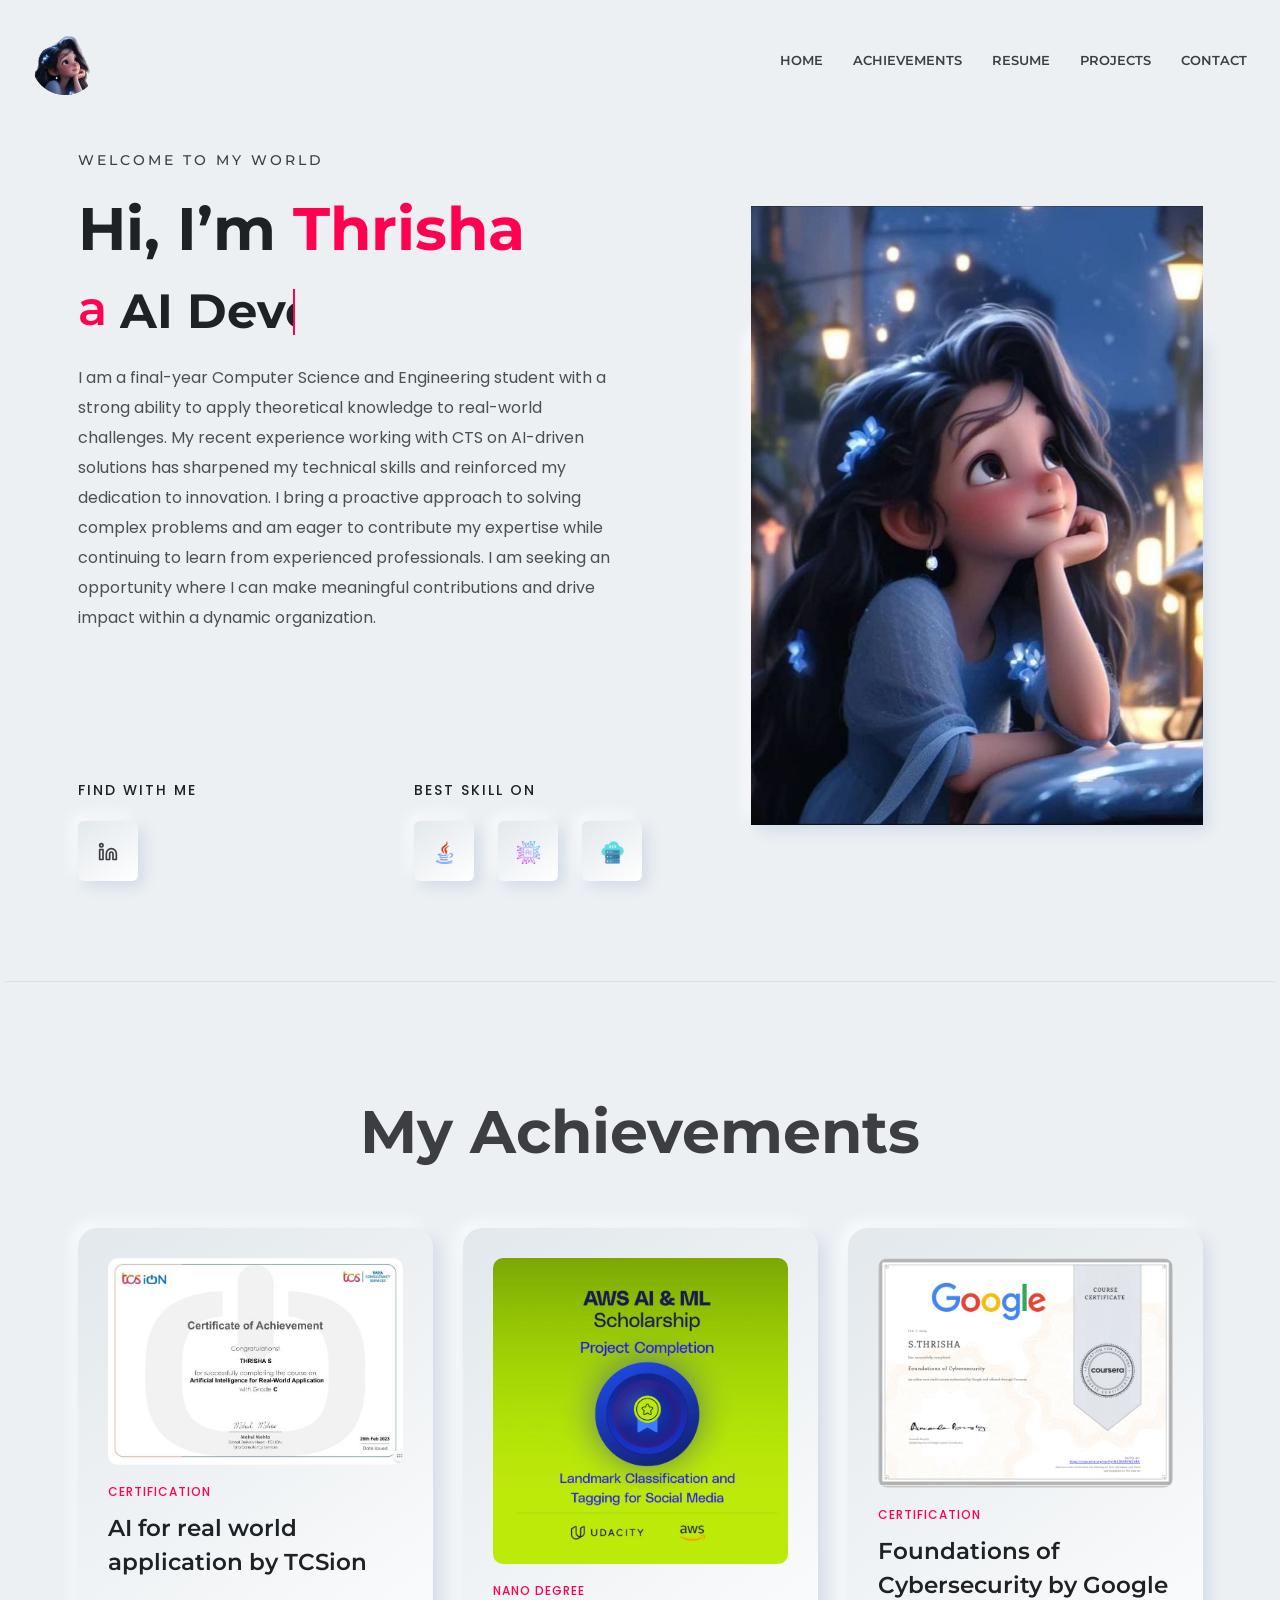
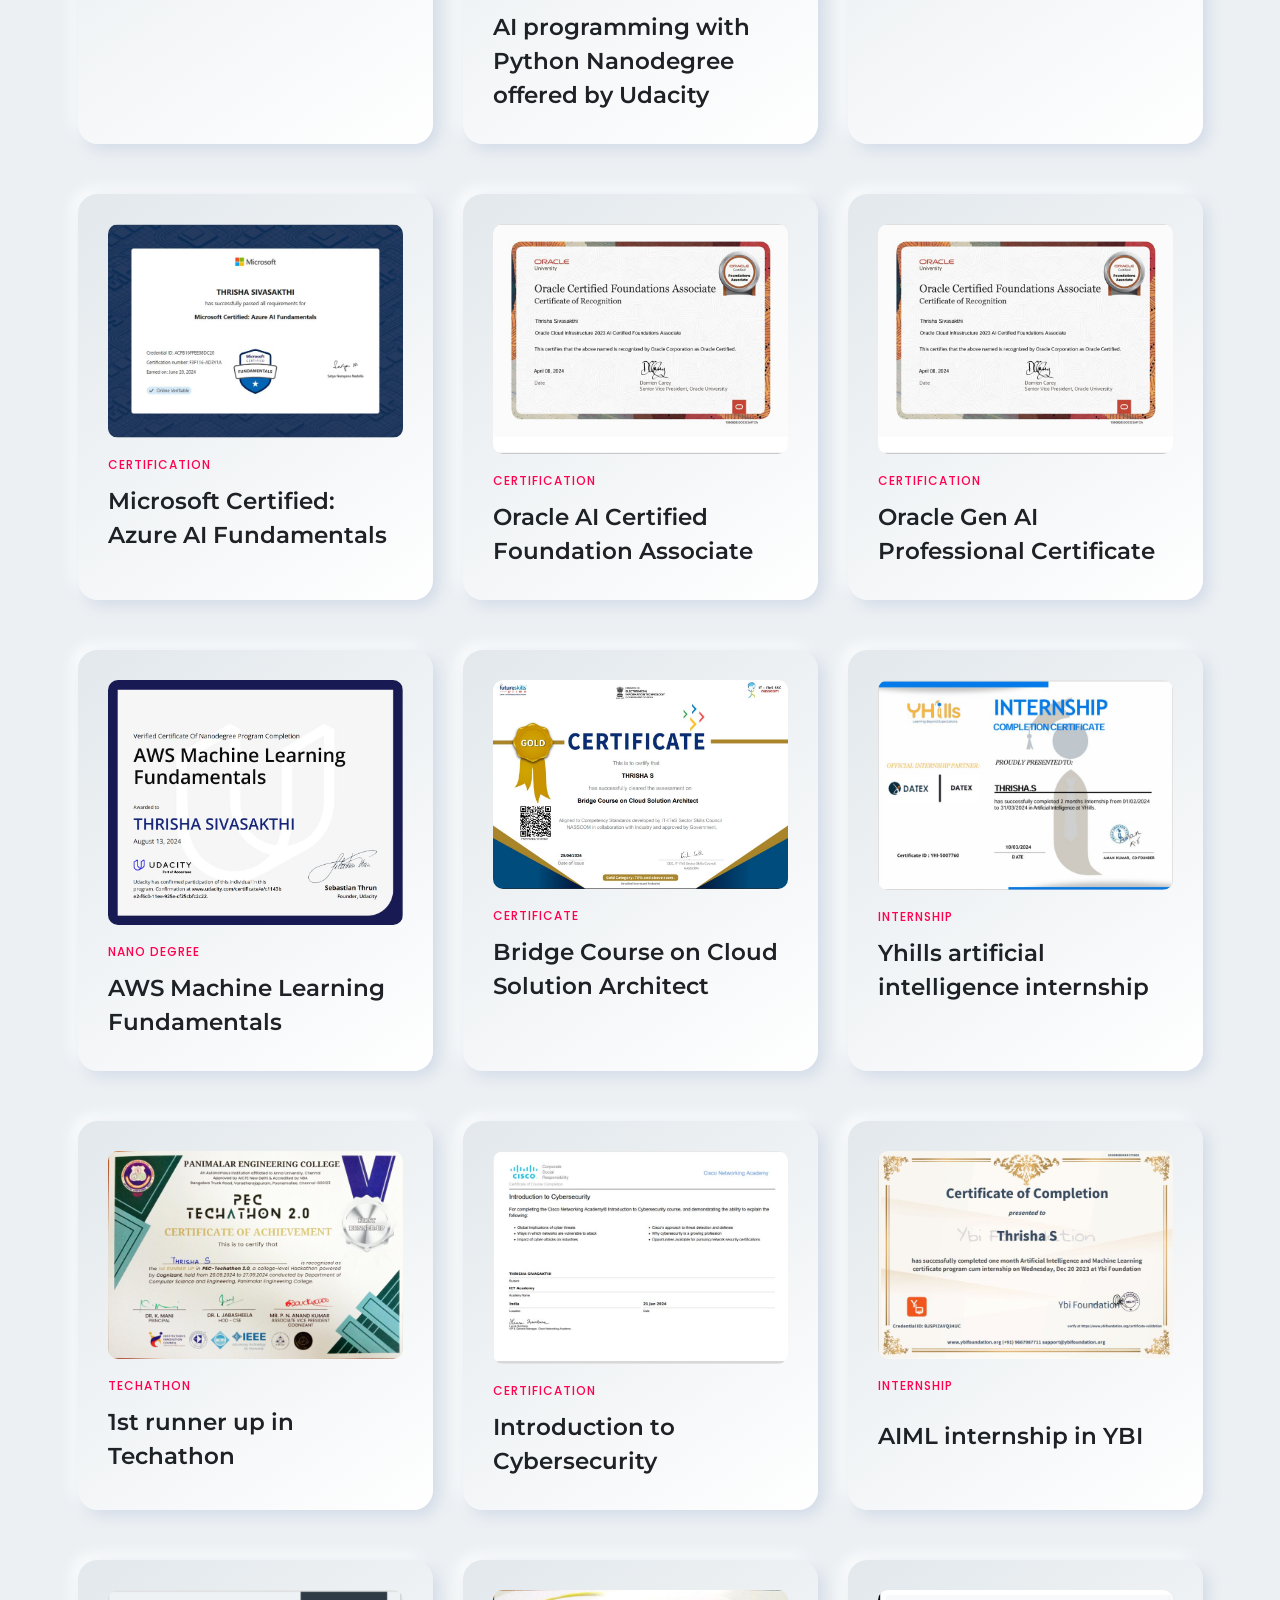
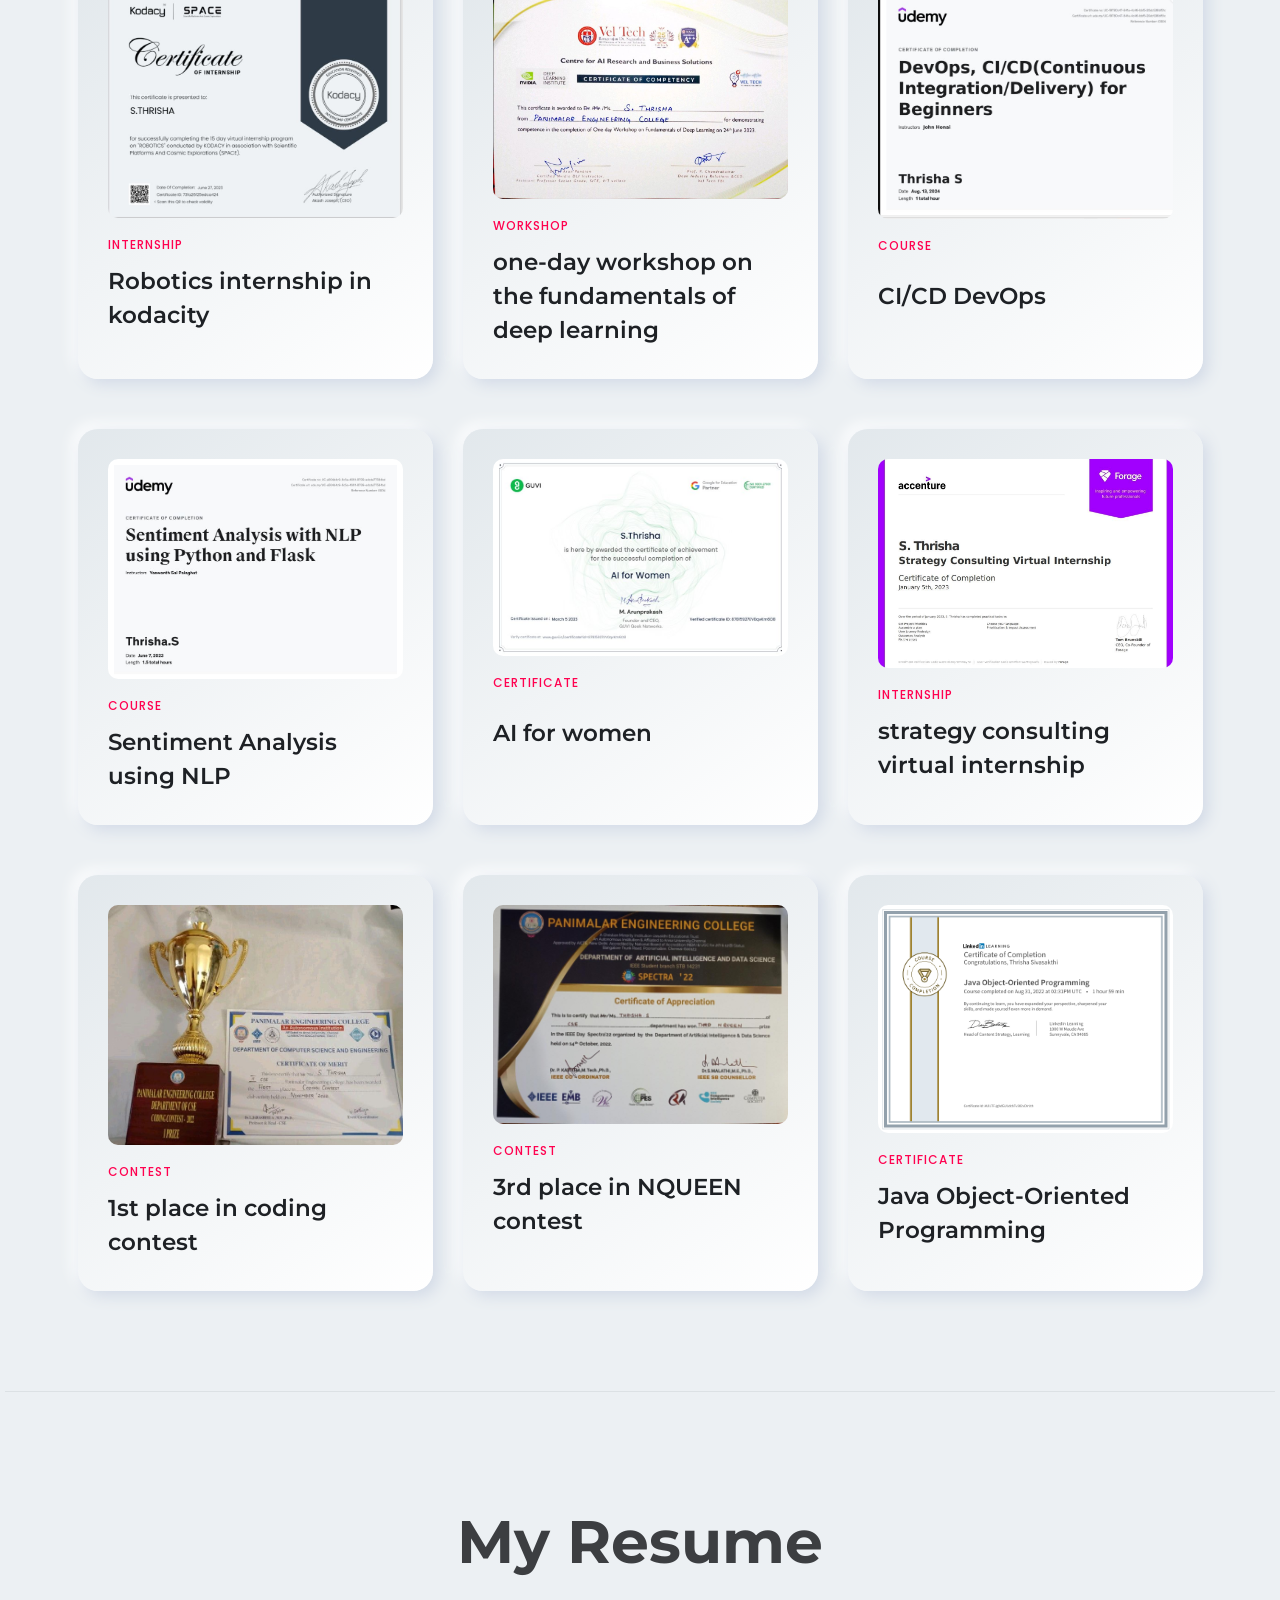
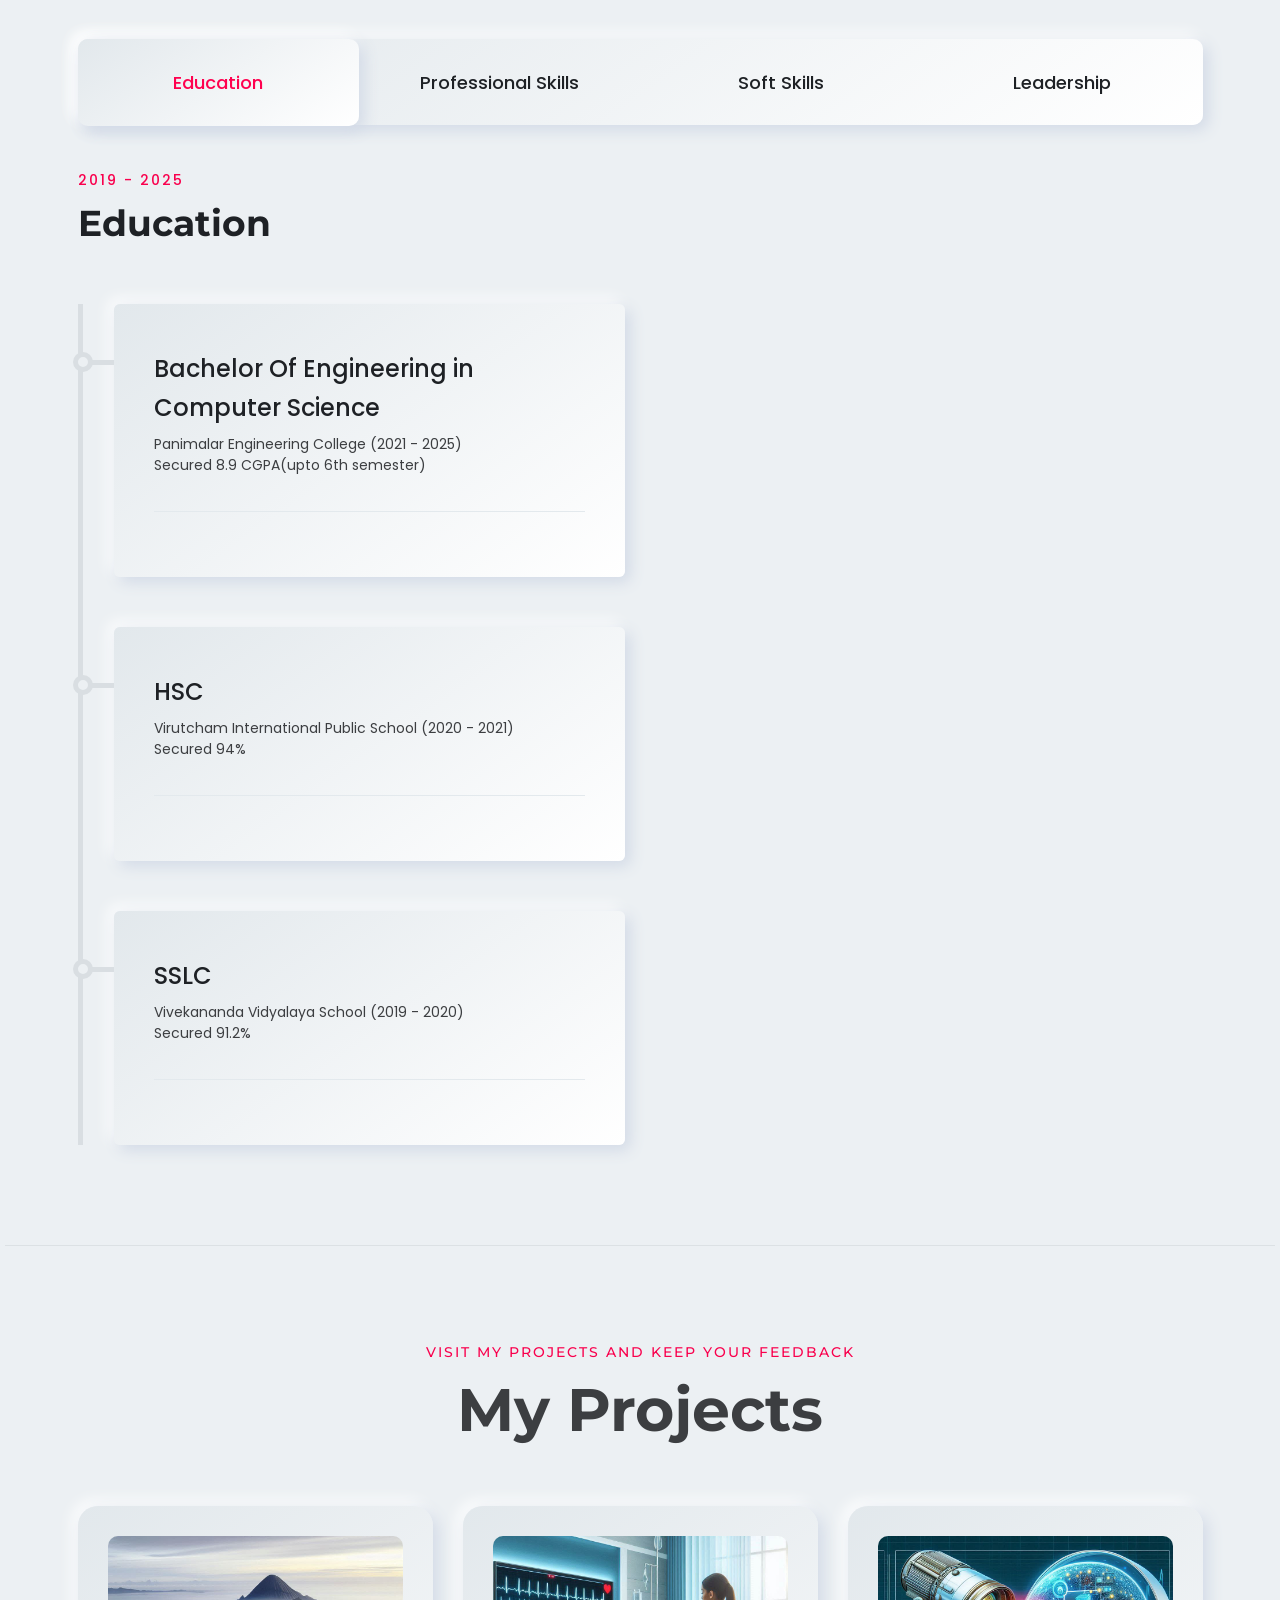
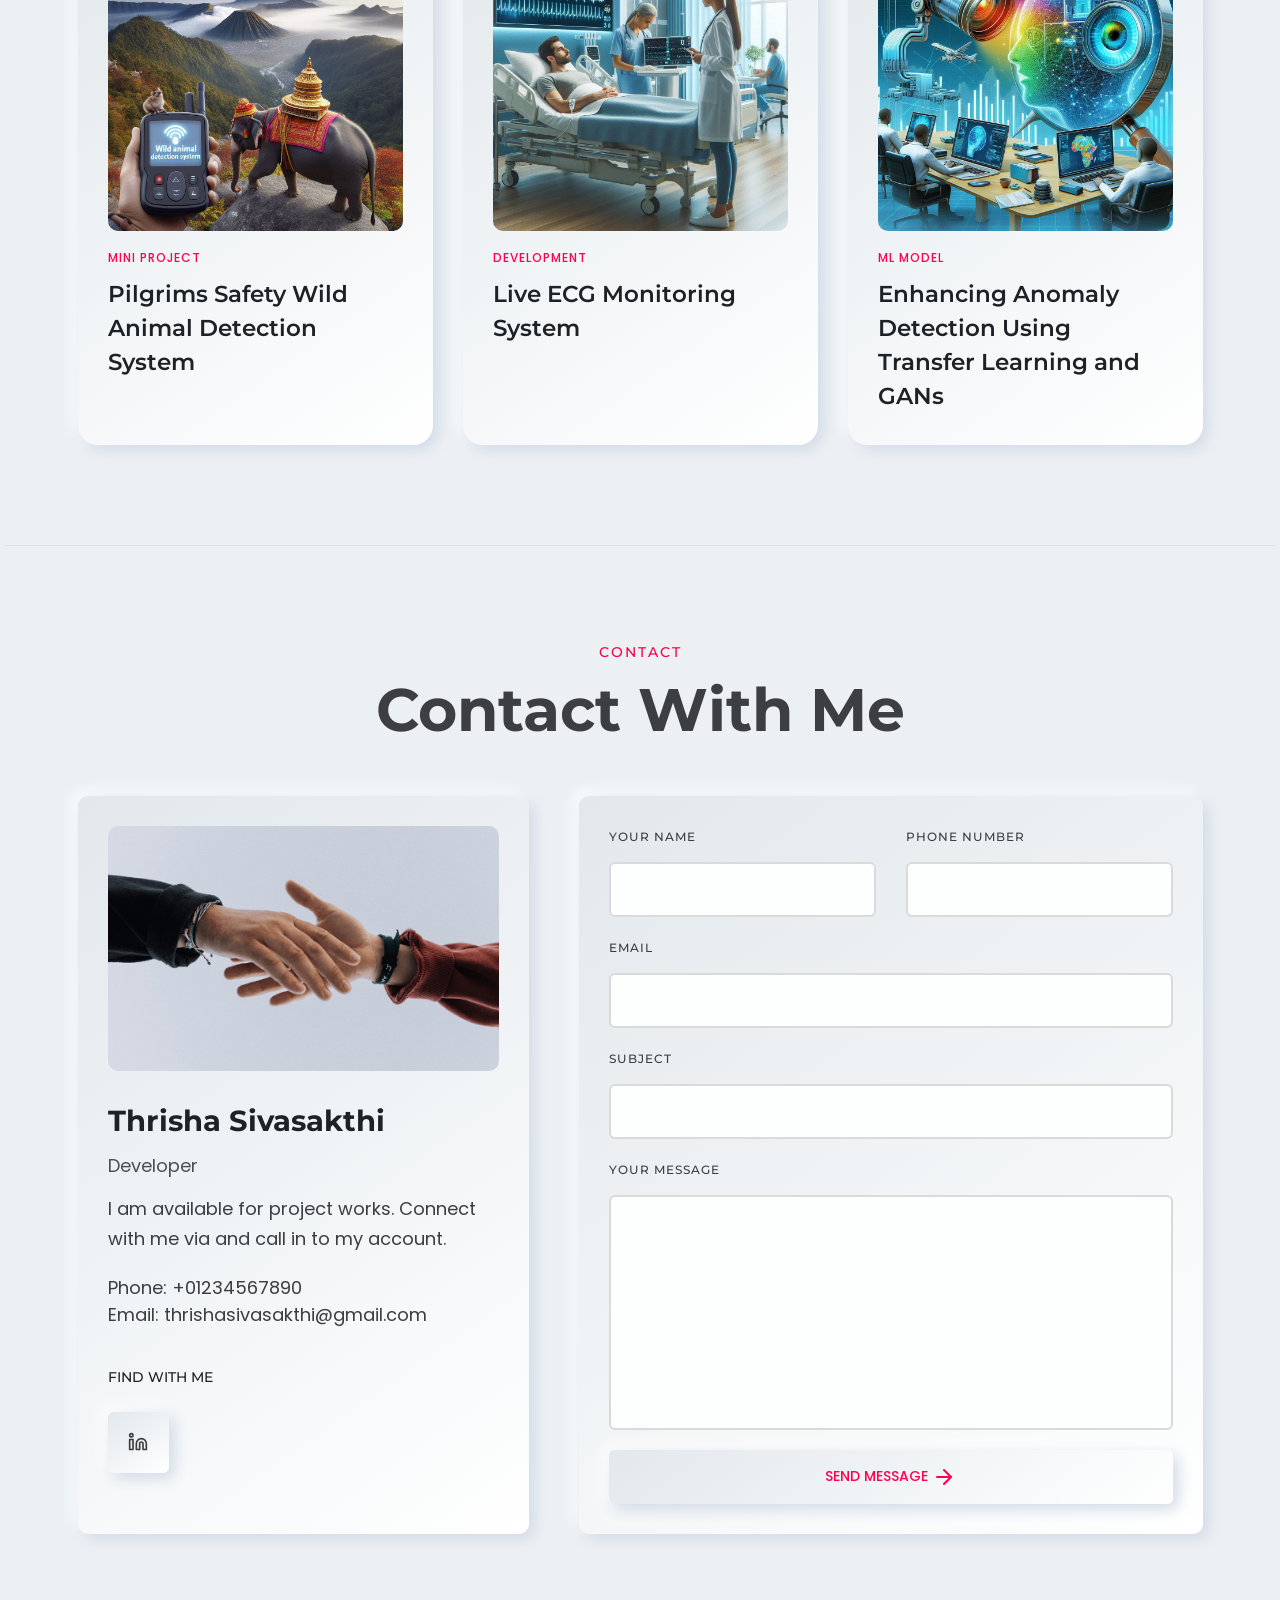
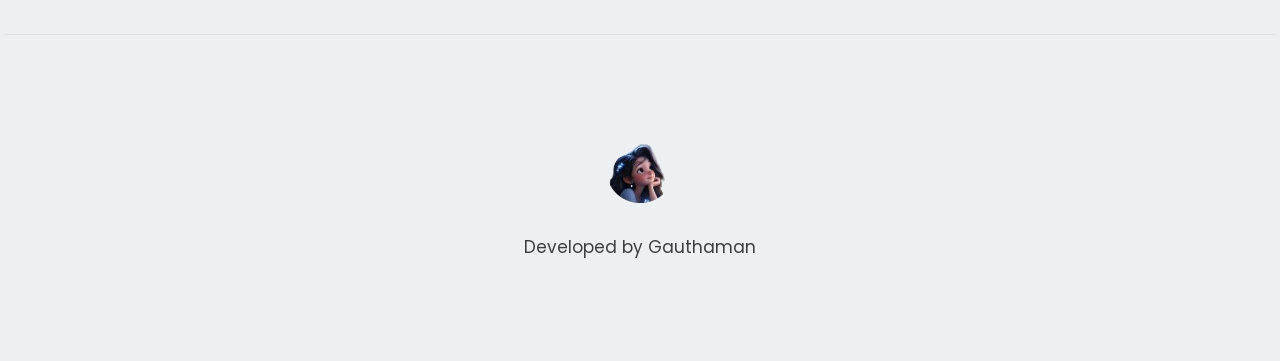
==== commit 61f69fcc: "updated index.html completed hamburger" ====
--- a/index.html
+++ b/index.html
@@ -51,6 +51,21 @@
                         </ul>
                         <!-- End Mainmanu Nav -->
                     </nav>
+                    <!-- Start Header Right  -->
+                    <div class="header-right">
+                        <div class="hamberger-menu d-block d-xl-none">
+                            <i id="menuBtn" class="humberger-menu">
+                                <!-- SVG Icon -->
+                                <svg xmlns="http://www.w3.org/2000/svg" width="24" height="24" viewBox="0 0 24 24" fill="none" stroke="currentColor" stroke-width="2" stroke-linecap="round" stroke-linejoin="round" class="feather feather-align-justify">
+                                    <line x1="21" y1="10" x2="3" y2="10"></line>
+                                    <line x1="21" y1="6" x2="3" y2="6"></line>
+                                    <line x1="21" y1="14" x2="3" y2="14"></line>
+                                    <line x1="21" y1="18" x2="3" y2="18"></line>
+                                </svg>
+                            </i>
+                        </div>
+                    </div>
+                    <!-- End Header Right  -->
                 </div>
             </div>
             <!-- End Header Center -->
@@ -83,7 +98,7 @@
                 <div class="social-share-style-1 mt--40">
                     <span class="title">find with me</span>
                     <ul class="social-share d-flex liststyle">
-                        <li class="facebook"><a href="#"><svg xmlns="http://www.w3.org/2000/svg" width="24" height="24" viewBox="0 0 24 24" fill="none" stroke="currentColor" stroke-width="2" stroke-linecap="round" stroke-linejoin="round" class="feather feather-facebook">
+                        <!-- <li class="facebook"><a href="#"><svg xmlns="http://www.w3.org/2000/svg" width="24" height="24" viewBox="0 0 24 24" fill="none" stroke="currentColor" stroke-width="2" stroke-linecap="round" stroke-linejoin="round" class="feather feather-facebook">
                                     <path d="M18 2h-3a5 5 0 0 0-5 5v3H7v4h3v8h4v-8h3l1-4h-4V7a1 1 0 0 1 1-1h3z"></path>
                                 </svg></a>
                         </li>
@@ -92,8 +107,8 @@
                                     <path d="M16 11.37A4 4 0 1 1 12.63 8 4 4 0 0 1 16 11.37z"></path>
                                     <line x1="17.5" y1="6.5" x2="17.51" y2="6.5"></line>
                                 </svg></a>
-                        </li>
-                        <li class="linkedin"><a href="#"><svg xmlns="http://www.w3.org/2000/svg" width="24" height="24" viewBox="0 0 24 24" fill="none" stroke="currentColor" stroke-width="2" stroke-linecap="round" stroke-linejoin="round" class="feather feather-linkedin">
+                        </li> -->
+                        <li class="linkedin"><a href="https://www.linkedin.com/in/thrisha-sivasakthi-0117a1231/"><svg xmlns="http://www.w3.org/2000/svg" width="24" height="24" viewBox="0 0 24 24" fill="none" stroke="currentColor" stroke-width="2" stroke-linecap="round" stroke-linejoin="round" class="feather feather-linkedin">
                                     <path d="M16 8a6 6 0 0 1 6 6v7h-4v-7a2 2 0 0 0-2-2 2 2 0 0 0-2 2v7h-4v-7a6 6 0 0 1 6-6z"></path>
                                     <rect x="2" y="9" width="4" height="12"></rect>
                                     <circle cx="4" cy="4" r="2"></circle>
--- a/assets/css/style.css
+++ b/assets/css/style.css
@@ -19705,3 +19705,39 @@
   color: var(--color-white) !important;
 }
 /*# sourceMappingURL=../maps/style.css.map */
+
+.hamberger-menu svg {
+  width: 30px; /* Adjust the size as necessary */
+  height: 30px;
+  stroke: #ff0057; /* Use the pink color you see in the image */
+  cursor: pointer;
+}
+
+.hamberger-menu {
+  display: block;
+  text-align: right; /* To align it to the right side */
+}
+
+.hamberger-menu {
+  padding: 10px 20px;
+}
+
+@media (max-width: 1199px) {
+  .hamberger-menu {
+      display: block;
+  }
+
+  #sideNav {
+      display: none; /* Hide the full nav */
+  }
+}
+
+@media (min-width: 1200px) {
+  .hamberger-menu {
+      display: none; /* Hide the hamburger icon on larger screens */
+  }
+
+  #sideNav {
+      display: block;
+  }
+}
